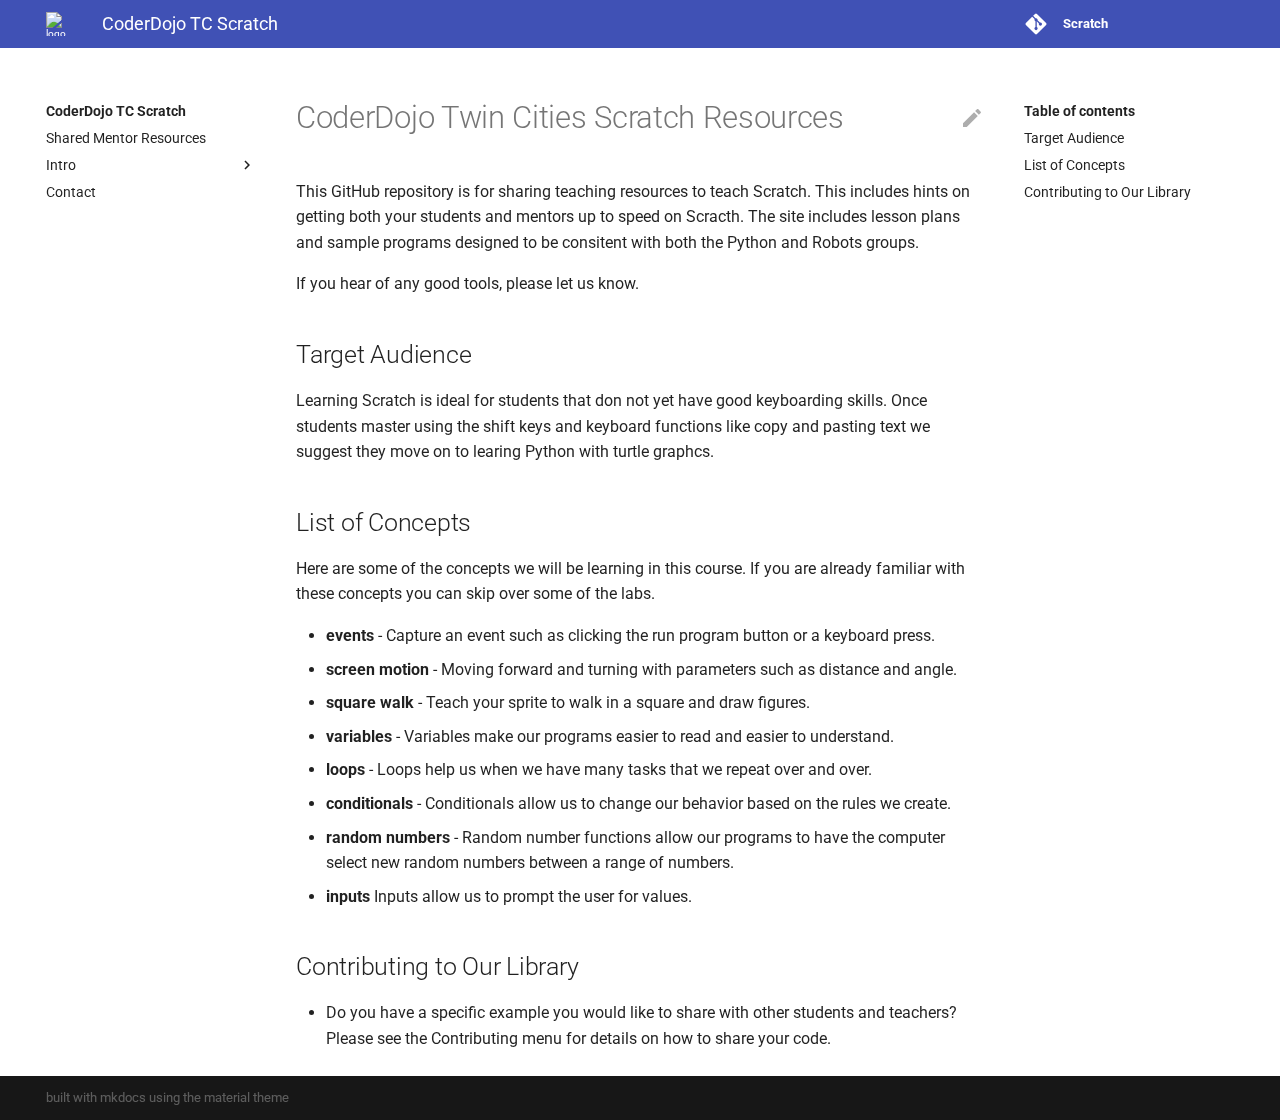
==== index.html @ 01ddb93c "Deployed 937eea7 with MkDocs version: 1.1.2" ====
<!doctype html>
<html lang="en" class="no-js">
  <head>
    
      <meta charset="utf-8">
      <meta name="viewport" content="width=device-width,initial-scale=1">
      
        <meta name="description" content="Resources for teaching Scratch to CoderDojo Twin Cities students.">
      
      
      
        <meta name="author" content="Dan McCreary">
      
      <link rel="shortcut icon" href="img/favicon.png">
      <meta name="generator" content="mkdocs-1.1.2, mkdocs-material-5.4.0">
    
    
      
        <title>CoderDojo TC Scratch</title>
      
    
    
      <link rel="stylesheet" href="assets/stylesheets/main.fe0cca5b.min.css">
      
        <link rel="stylesheet" href="assets/stylesheets/palette.a46bcfb3.min.css">
      
      
        
        
        <meta name="theme-color" content="">
      
    
    
    
      
        <link href="https://fonts.gstatic.com" rel="preconnect" crossorigin>
        <link rel="stylesheet" href="https://fonts.googleapis.com/css?family=Roboto:300,400,400i,700%7CRoboto+Mono&display=fallback">
        <style>body,input{font-family:"Roboto",-apple-system,BlinkMacSystemFont,Helvetica,Arial,sans-serif}code,kbd,pre{font-family:"Roboto Mono",SFMono-Regular,Consolas,Menlo,monospace}</style>
      
    
    
    
      <link rel="stylesheet" href="stylesheets/extra.css">
    
    
      
    
    
  </head>
  
  
    
    
    
    <body dir="ltr" data-md-color-scheme="" data-md-color-primary="#642580" data-md-color-accent="#41bac1">
  
    
    <input class="md-toggle" data-md-toggle="drawer" type="checkbox" id="__drawer" autocomplete="off">
    <input class="md-toggle" data-md-toggle="search" type="checkbox" id="__search" autocomplete="off">
    <label class="md-overlay" for="__drawer"></label>
    <div data-md-component="skip">
      
        
        <a href="#coderdojo-twin-cities-scratch-resources" class="md-skip">
          Skip to content
        </a>
      
    </div>
    <div data-md-component="announce">
      
    </div>
    
      <header class="md-header" data-md-component="header">
  <nav class="md-header-nav md-grid" aria-label="Header">
    <a href="." title="CoderDojo TC Scratch" class="md-header-nav__button md-logo" aria-label="CoderDojo TC Scratch">
      
  <img src="img/coderdojo-logo.png" alt="logo">

    </a>
    <label class="md-header-nav__button md-icon" for="__drawer">
      <svg xmlns="http://www.w3.org/2000/svg" viewBox="0 0 24 24"><path d="M3 6h18v2H3V6m0 5h18v2H3v-2m0 5h18v2H3v-2z"/></svg>
    </label>
    <div class="md-header-nav__title" data-md-component="header-title">
      
        <div class="md-header-nav__ellipsis">
          <span class="md-header-nav__topic md-ellipsis">
            CoderDojo TC Scratch
          </span>
          <span class="md-header-nav__topic md-ellipsis">
            
              CoderDojo Twin Cities Scratch Resources
            
          </span>
        </div>
      
    </div>
    
      <label class="md-header-nav__button md-icon" for="__search">
        <svg xmlns="http://www.w3.org/2000/svg" viewBox="0 0 24 24"><path d="M9.5 3A6.5 6.5 0 0116 9.5c0 1.61-.59 3.09-1.56 4.23l.27.27h.79l5 5-1.5 1.5-5-5v-.79l-.27-.27A6.516 6.516 0 019.5 16 6.5 6.5 0 013 9.5 6.5 6.5 0 019.5 3m0 2C7 5 5 7 5 9.5S7 14 9.5 14 14 12 14 9.5 12 5 9.5 5z"/></svg>
      </label>
      
<div class="md-search" data-md-component="search" role="dialog">
  <label class="md-search__overlay" for="__search"></label>
  <div class="md-search__inner" role="search">
    <form class="md-search__form" name="search">
      <input type="text" class="md-search__input" name="query" aria-label="Search" placeholder="Search" autocapitalize="off" autocorrect="off" autocomplete="off" spellcheck="false" data-md-component="search-query" data-md-state="active">
      <label class="md-search__icon md-icon" for="__search">
        <svg xmlns="http://www.w3.org/2000/svg" viewBox="0 0 24 24"><path d="M9.5 3A6.5 6.5 0 0116 9.5c0 1.61-.59 3.09-1.56 4.23l.27.27h.79l5 5-1.5 1.5-5-5v-.79l-.27-.27A6.516 6.516 0 019.5 16 6.5 6.5 0 013 9.5 6.5 6.5 0 019.5 3m0 2C7 5 5 7 5 9.5S7 14 9.5 14 14 12 14 9.5 12 5 9.5 5z"/></svg>
        <svg xmlns="http://www.w3.org/2000/svg" viewBox="0 0 24 24"><path d="M20 11v2H8l5.5 5.5-1.42 1.42L4.16 12l7.92-7.92L13.5 5.5 8 11h12z"/></svg>
      </label>
      <button type="reset" class="md-search__icon md-icon" aria-label="Clear" data-md-component="search-reset" tabindex="-1">
        <svg xmlns="http://www.w3.org/2000/svg" viewBox="0 0 24 24"><path d="M19 6.41L17.59 5 12 10.59 6.41 5 5 6.41 10.59 12 5 17.59 6.41 19 12 13.41 17.59 19 19 17.59 13.41 12 19 6.41z"/></svg>
      </button>
    </form>
    <div class="md-search__output">
      <div class="md-search__scrollwrap" data-md-scrollfix>
        <div class="md-search-result" data-md-component="search-result">
          <div class="md-search-result__meta">
            Initializing search
          </div>
          <ol class="md-search-result__list"></ol>
        </div>
      </div>
    </div>
  </div>
</div>
    
    
      <div class="md-header-nav__source">
        
<a href="https://github.com/CoderDojoTC/scratch/" title="Go to repository" class="md-source">
  <div class="md-source__icon md-icon">
    
    <svg xmlns="http://www.w3.org/2000/svg" viewBox="0 0 448 512"><path d="M439.55 236.05L244 40.45a28.87 28.87 0 00-40.81 0l-40.66 40.63 51.52 51.52c27.06-9.14 52.68 16.77 43.39 43.68l49.66 49.66c34.23-11.8 61.18 31 35.47 56.69-26.49 26.49-70.21-2.87-56-37.34L240.22 199v121.85c25.3 12.54 22.26 41.85 9.08 55a34.34 34.34 0 01-48.55 0c-17.57-17.6-11.07-46.91 11.25-56v-123c-20.8-8.51-24.6-30.74-18.64-45L142.57 101 8.45 235.14a28.86 28.86 0 000 40.81l195.61 195.6a28.86 28.86 0 0040.8 0l194.69-194.69a28.86 28.86 0 000-40.81z"/></svg>
  </div>
  <div class="md-source__repository">
    Scratch
  </div>
</a>
      </div>
    
  </nav>
</header>
    
    <div class="md-container" data-md-component="container">
      
        
      
      
        
      
      <main class="md-main" data-md-component="main">
        <div class="md-main__inner md-grid">
          
            
              <div class="md-sidebar md-sidebar--primary" data-md-component="navigation">
                <div class="md-sidebar__scrollwrap">
                  <div class="md-sidebar__inner">
                    <nav class="md-nav md-nav--primary" aria-label="Navigation" data-md-level="0">
  <label class="md-nav__title" for="__drawer">
    <a href="." title="CoderDojo TC Scratch" class="md-nav__button md-logo" aria-label="CoderDojo TC Scratch">
      
  <img src="img/coderdojo-logo.png" alt="logo">

    </a>
    CoderDojo TC Scratch
  </label>
  
    <div class="md-nav__source">
      
<a href="https://github.com/CoderDojoTC/scratch/" title="Go to repository" class="md-source">
  <div class="md-source__icon md-icon">
    
    <svg xmlns="http://www.w3.org/2000/svg" viewBox="0 0 448 512"><path d="M439.55 236.05L244 40.45a28.87 28.87 0 00-40.81 0l-40.66 40.63 51.52 51.52c27.06-9.14 52.68 16.77 43.39 43.68l49.66 49.66c34.23-11.8 61.18 31 35.47 56.69-26.49 26.49-70.21-2.87-56-37.34L240.22 199v121.85c25.3 12.54 22.26 41.85 9.08 55a34.34 34.34 0 01-48.55 0c-17.57-17.6-11.07-46.91 11.25-56v-123c-20.8-8.51-24.6-30.74-18.64-45L142.57 101 8.45 235.14a28.86 28.86 0 000 40.81l195.61 195.6a28.86 28.86 0 0040.8 0l194.69-194.69a28.86 28.86 0 000-40.81z"/></svg>
  </div>
  <div class="md-source__repository">
    Scratch
  </div>
</a>
    </div>
  
  <ul class="md-nav__list" data-md-scrollfix>
    
      
      
      


  <li class="md-nav__item">
    <a href="https://coderdojotc.github.io/CoderDojoTC/" title="Shared Mentor Resources" class="md-nav__link">
      Shared Mentor Resources
    </a>
  </li>

    
      
      
      


  <li class="md-nav__item md-nav__item--nested">
    
      <input class="md-nav__toggle md-toggle" data-md-toggle="nav-2" type="checkbox" id="nav-2">
    
    <label class="md-nav__link" for="nav-2">
      Intro
      <span class="md-nav__icon md-icon">
        <svg xmlns="http://www.w3.org/2000/svg" viewBox="0 0 24 24"><path d="M8.59 16.58L13.17 12 8.59 7.41 10 6l6 6-6 6-1.41-1.42z"/></svg>
      </span>
    </label>
    <nav class="md-nav" aria-label="Intro" data-md-level="1">
      <label class="md-nav__title" for="nav-2">
        <span class="md-nav__icon md-icon">
          <svg xmlns="http://www.w3.org/2000/svg" viewBox="0 0 24 24"><path d="M20 11v2H8l5.5 5.5-1.42 1.42L4.16 12l7.92-7.92L13.5 5.5 8 11h12z"/></svg>
        </span>
        Intro
      </label>
      <ul class="md-nav__list" data-md-scrollfix>
        
        
          
          
          


  <li class="md-nav__item">
    <a href="intro/01-getting-started/" title="Getting Started" class="md-nav__link">
      Getting Started
    </a>
  </li>

        
          
          
          


  <li class="md-nav__item">
    <a href="labs/" title="Summary of Labs" class="md-nav__link">
      Summary of Labs
    </a>
  </li>

        
          
          
          


  <li class="md-nav__item">
    <a href="intro/02-list-of-blocks-used-in-intro/" title="Intro Blocks" class="md-nav__link">
      Intro Blocks
    </a>
  </li>

        
          
          
          


  <li class="md-nav__item">
    <a href="intro/03-first-square/" title="Drawing A Square" class="md-nav__link">
      Drawing A Square
    </a>
  </li>

        
          
          
          


  <li class="md-nav__item">
    <a href="intro/04-variables-square/" title="Variables" class="md-nav__link">
      Variables
    </a>
  </li>

        
      </ul>
    </nav>
  </li>

    
      
      
      


  <li class="md-nav__item">
    <a href="contact/" title="Contact" class="md-nav__link">
      Contact
    </a>
  </li>

    
  </ul>
</nav>
                  </div>
                </div>
              </div>
            
            
              <div class="md-sidebar md-sidebar--secondary" data-md-component="toc">
                <div class="md-sidebar__scrollwrap">
                  <div class="md-sidebar__inner">
                    
<nav class="md-nav md-nav--secondary" aria-label="Table of contents">
  
  
    
  
  
    <label class="md-nav__title" for="__toc">
      <span class="md-nav__icon md-icon">
        <svg xmlns="http://www.w3.org/2000/svg" viewBox="0 0 24 24"><path d="M20 11v2H8l5.5 5.5-1.42 1.42L4.16 12l7.92-7.92L13.5 5.5 8 11h12z"/></svg>
      </span>
      Table of contents
    </label>
    <ul class="md-nav__list" data-md-scrollfix>
      
        <li class="md-nav__item">
  <a href="#target-audience" class="md-nav__link">
    Target Audience
  </a>
  
</li>
      
        <li class="md-nav__item">
  <a href="#list-of-concepts" class="md-nav__link">
    List of Concepts
  </a>
  
</li>
      
        <li class="md-nav__item">
  <a href="#contributing-to-our-library" class="md-nav__link">
    Contributing to Our Library
  </a>
  
</li>
      
    </ul>
  
</nav>
                  </div>
                </div>
              </div>
            
          
          <div class="md-content">
            <article class="md-content__inner md-typeset">
              
                
                  <a href="https://github.com/CoderDojoTC/scratch/blob/master/docs/index.md" title="Edit this page" class="md-content__button md-icon">
                    <svg xmlns="http://www.w3.org/2000/svg" viewBox="0 0 24 24"><path d="M20.71 7.04c.39-.39.39-1.04 0-1.41l-2.34-2.34c-.37-.39-1.02-.39-1.41 0l-1.84 1.83 3.75 3.75M3 17.25V21h3.75L17.81 9.93l-3.75-3.75L3 17.25z"/></svg>
                  </a>
                
                
                  
                
                
                <h1 id="coderdojo-twin-cities-scratch-resources">CoderDojo Twin Cities Scratch Resources</h1>
<p>This GitHub repository is for sharing teaching resources to teach Scratch. This includes hints on getting both your students and mentors up to speed on Scracth. The site includes lesson plans and sample programs designed to be consitent with both the Python and Robots groups.</p>
<p>If you hear of any good tools, please let us know.</p>
<h2 id="target-audience">Target Audience</h2>
<p>Learning Scratch is ideal for students that don not yet have good keyboarding skills.  Once students master using the shift keys and keyboard functions like copy and pasting text we suggest they move on to learing Python with turtle graphcs.</p>
<h2 id="list-of-concepts">List of Concepts</h2>
<p>Here are some of the concepts we will be learning in this course.  If you are already familiar with these concepts you can skip over some of the labs.</p>
<ul>
<li><strong>events</strong> - Capture an event such as clicking the run program button or a keyboard press.</li>
<li><strong>screen motion</strong> - Moving forward and turning with parameters such as distance and angle.</li>
<li><strong>square walk</strong> - Teach your sprite to walk in a square and draw figures.</li>
<li><strong>variables</strong> - Variables make our programs easier to read and easier to understand.</li>
<li><strong>loops</strong> - Loops help us when we have many tasks that we repeat over and over.</li>
<li><strong>conditionals</strong> - Conditionals allow us to change our behavior based on the rules we create.</li>
<li><strong>random numbers</strong>  - Random number functions allow our programs to have the computer select new random numbers between a range of numbers.</li>
<li><strong>inputs</strong>  Inputs allow us to prompt the user for values.</li>
</ul>
<h2 id="contributing-to-our-library">Contributing to Our Library</h2>
<ul>
<li>Do you have a specific example you would like to share with other students and teachers?  Please see the Contributing menu for details on how to share your code.</li>
</ul>
                
              
              
                


              
            </article>
          </div>
        </div>
      </main>
      
        
  <footer class="md-footer">
    
    <div class="md-footer-meta md-typeset">
      <div class="md-footer-meta__inner md-grid">
        <div class="md-footer-copyright">
          
            built with mkdocs using the material theme</a>
        </div>
        
      </div>
    </div>
  </footer>
      
    </div>
    
      <script src="assets/javascripts/vendor.d710d30a.min.js"></script>
      <script src="assets/javascripts/bundle.b39636ac.min.js"></script><script id="__lang" type="application/json">{"clipboard.copy": "Copy to clipboard", "clipboard.copied": "Copied to clipboard", "search.config.lang": "en", "search.config.pipeline": "trimmer, stopWordFilter", "search.config.separator": "[\\s\\-]+", "search.result.placeholder": "Type to start searching", "search.result.none": "No matching documents", "search.result.one": "1 matching document", "search.result.other": "# matching documents"}</script>
      
      <script>
        app = initialize({
          base: ".",
          features: [],
          search: Object.assign({
            worker: "assets/javascripts/worker/search.a68abb33.min.js"
          }, typeof search !== "undefined" && search)
        })
      </script>
      
    
  </body>
</html>
---- assets/stylesheets/main.fe0cca5b.min.css ----
html{box-sizing:border-box}*,*::before,*::after{box-sizing:inherit}html{-webkit-text-size-adjust:none;-moz-text-size-adjust:none;-ms-text-size-adjust:none;text-size-adjust:none}body{margin:0}hr{box-sizing:content-box;overflow:visible}a,button,label,input{-webkit-tap-highlight-color:transparent}a{color:inherit;text-decoration:none}small{font-size:80%}sub,sup{position:relative;font-size:80%;line-height:0;vertical-align:baseline}sub{bottom:-0.25em}sup{top:-0.5em}img{border-style:none}table{border-collapse:separate;border-spacing:0}td,th{font-weight:normal;vertical-align:top}button{margin:0;padding:0;font-size:inherit;background:transparent;border:0}input{border:0;outline:0}:root{--md-default-fg-color: hsla(0, 0%, 0%, 0.87);--md-default-fg-color--light: hsla(0, 0%, 0%, 0.54);--md-default-fg-color--lighter: hsla(0, 0%, 0%, 0.32);--md-default-fg-color--lightest: hsla(0, 0%, 0%, 0.07);--md-default-bg-color: hsla(0, 0%, 100%, 1);--md-default-bg-color--light: hsla(0, 0%, 100%, 0.7);--md-default-bg-color--lighter: hsla(0, 0%, 100%, 0.3);--md-default-bg-color--lightest: hsla(0, 0%, 100%, 0.12);--md-primary-fg-color: hsla(231, 48%, 48%, 1);--md-primary-fg-color--light: hsla(230, 44%, 64%, 1);--md-primary-fg-color--dark: hsla(232, 54%, 41%, 1);--md-primary-bg-color: hsla(0, 0%, 100%, 1);--md-primary-bg-color--light: hsla(0, 0%, 100%, 0.7);--md-accent-fg-color: hsla(231, 99%, 66%, 1);--md-accent-fg-color--transparent: hsla(231, 99%, 66%, 0.1);--md-accent-bg-color: hsla(0, 0%, 100%, 1);--md-accent-bg-color--light: hsla(0, 0%, 100%, 0.7)}:root>*{--md-code-bg-color: hsla(0, 0%, 96%, 1);--md-code-fg-color: hsla(200, 18%, 26%, 1);--md-text-color: var(--md-default-fg-color);--md-text-link-color: var(--md-primary-fg-color);--md-admonition-bg-color: var(--md-default-bg-color);--md-admonition-fg-color: var(--md-default-fg-color);--md-footer-bg-color: hsla(0, 0%, 0%, 0.87);--md-footer-bg-color--dark: hsla(0, 0%, 0%, 0.32);--md-footer-fg-color: hsla(0, 0%, 100%, 1);--md-footer-fg-color--light: hsla(0, 0%, 100%, 0.7);--md-footer-fg-color--lighter: hsla(0, 0%, 100%, 0.3)}.md-icon svg{display:block;width:1.2rem;height:1.2rem;margin:0 auto;fill:currentColor}body{-webkit-font-smoothing:antialiased;-moz-osx-font-smoothing:grayscale}body,input{color:var(--md-text-color);font-feature-settings:"kern","liga";font-family:-apple-system,BlinkMacSystemFont,Helvetica,Arial,sans-serif}code,pre,kbd{color:var(--md-text-color);font-feature-settings:"kern";font-family:SFMono-Regular,Consolas,Menlo,monospace}.md-typeset{font-size:.8rem;line-height:1.6;-webkit-print-color-adjust:exact;color-adjust:exact}.md-typeset p,.md-typeset ul,.md-typeset ol,.md-typeset blockquote{margin:1em 0}.md-typeset h1{margin:0 0 2rem;color:var(--md-default-fg-color--light);font-weight:300;font-size:1.5625rem;line-height:1.3;letter-spacing:-0.01em}.md-typeset h2{margin:2rem 0 .8rem;font-weight:300;font-size:1.25rem;line-height:1.4;letter-spacing:-0.01em}.md-typeset h3{margin:1.6rem 0 .8rem;font-weight:400;font-size:1rem;line-height:1.5;letter-spacing:-0.01em}.md-typeset h2+h3{margin-top:.8rem}.md-typeset h4{margin:.8rem 0;font-weight:700;font-size:.8rem;letter-spacing:-0.01em}.md-typeset h5,.md-typeset h6{margin:.8rem 0;color:var(--md-default-fg-color--light);font-weight:700;font-size:.64rem;letter-spacing:-0.01em}.md-typeset h5{text-transform:uppercase}.md-typeset hr{margin:1.5em 0;border-bottom:.05rem dotted var(--md-default-fg-color--lighter)}.md-typeset a{color:var(--md-text-link-color);word-break:break-word}.md-typeset a,.md-typeset a::before{transition:color 125ms}.md-typeset a:focus,.md-typeset a:hover{color:var(--md-accent-fg-color)}.md-typeset code,.md-typeset pre,.md-typeset kbd{color:var(--md-code-fg-color);direction:ltr}@media print{.md-typeset code,.md-typeset pre,.md-typeset kbd{white-space:pre-wrap}}.md-typeset code{padding:0 .2941176471em;font-size:.85em;word-break:break-word;background-color:var(--md-code-bg-color);border-radius:.1rem;-webkit-box-decoration-break:clone;box-decoration-break:clone}.md-typeset h1 code,.md-typeset h2 code,.md-typeset h3 code,.md-typeset h4 code,.md-typeset h5 code,.md-typeset h6 code{margin:initial;padding:initial;background-color:transparent;box-shadow:none}.md-typeset a>code{color:currentColor}.md-typeset pre{position:relative;margin:1em 0;line-height:1.4}.md-typeset pre>code{display:block;margin:0;padding:.525rem 1.1764705882em;overflow:auto;word-break:normal;box-shadow:none;-webkit-box-decoration-break:slice;box-decoration-break:slice;touch-action:auto;scrollbar-width:thin;scrollbar-color:var(--md-default-fg-color--lighter) transparent}.md-typeset pre>code:hover{scrollbar-color:var(--md-accent-fg-color) transparent}.md-typeset pre>code::-webkit-scrollbar{width:.2rem;height:.2rem}.md-typeset pre>code::-webkit-scrollbar-thumb{background-color:var(--md-default-fg-color--lighter)}.md-typeset pre>code::-webkit-scrollbar-thumb:hover{background-color:var(--md-accent-fg-color)}@media screen and (max-width: 44.9375em){.md-typeset>pre{margin:1em -0.8rem}.md-typeset>pre code{border-radius:0}}.md-typeset kbd{display:inline-block;padding:0 .6666666667em;font-size:.75em;line-height:1.5;vertical-align:text-top;word-break:break-word;border-radius:.1rem;box-shadow:0 .1rem 0 .05rem var(--md-default-fg-color--lighter),0 .1rem 0 var(--md-default-fg-color--lighter),inset 0 -0.1rem .2rem var(--md-default-bg-color)}.md-typeset mark{padding:0 .25em;word-break:break-word;background-color:rgba(255,235,59,.5);border-radius:.1rem;-webkit-box-decoration-break:clone;box-decoration-break:clone}.md-typeset abbr{text-decoration:none;border-bottom:.05rem dotted var(--md-default-fg-color--light);cursor:help}.md-typeset small{opacity:.75}.md-typeset sup,.md-typeset sub{margin-left:.078125em}[dir=rtl] .md-typeset sup,[dir=rtl] .md-typeset sub{margin-right:.078125em;margin-left:initial}.md-typeset blockquote{padding-left:.6rem;color:var(--md-default-fg-color--light);border-left:.2rem solid var(--md-default-fg-color--lighter)}[dir=rtl] .md-typeset blockquote{padding-right:.6rem;padding-left:initial;border-right:.2rem solid var(--md-default-fg-color--lighter);border-left:initial}.md-typeset ul{list-style-type:disc}.md-typeset ul,.md-typeset ol{margin-left:.625em;padding:0}[dir=rtl] .md-typeset ul,[dir=rtl] .md-typeset ol{margin-right:.625em;margin-left:initial}.md-typeset ul ol,.md-typeset ol ol{list-style-type:lower-alpha}.md-typeset ul ol ol,.md-typeset ol ol ol{list-style-type:lower-roman}.md-typeset ul li,.md-typeset ol li{margin-bottom:.5em;margin-left:1.25em}[dir=rtl] .md-typeset ul li,[dir=rtl] .md-typeset ol li{margin-right:1.25em;margin-left:initial}.md-typeset ul li p,.md-typeset ul li blockquote,.md-typeset ol li p,.md-typeset ol li blockquote{margin:.5em 0}.md-typeset ul li:last-child,.md-typeset ol li:last-child{margin-bottom:0}.md-typeset ul li ul,.md-typeset ul li ol,.md-typeset ol li ul,.md-typeset ol li ol{margin:.5em 0 .5em .625em}[dir=rtl] .md-typeset ul li ul,[dir=rtl] .md-typeset ul li ol,[dir=rtl] .md-typeset ol li ul,[dir=rtl] .md-typeset ol li ol{margin-right:.625em;margin-left:initial}.md-typeset dd{margin:1em 0 1em 1.875em}[dir=rtl] .md-typeset dd{margin-right:1.875em;margin-left:initial}.md-typeset img,.md-typeset svg{max-width:100%;height:auto}.md-typeset iframe{max-width:100%}.md-typeset table:not([class]){display:inline-block;max-width:100%;overflow:auto;font-size:.64rem;background:var(--md-default-bg-color);border-radius:.1rem;box-shadow:0 .2rem .5rem rgba(0,0,0,.05),0 0 .05rem rgba(0,0,0,.1);touch-action:auto}.md-typeset table:not([class])+*{margin-top:1.5em}.md-typeset table:not([class]) th:not([align]),.md-typeset table:not([class]) td:not([align]){text-align:left}[dir=rtl] .md-typeset table:not([class]) th:not([align]),[dir=rtl] .md-typeset table:not([class]) td:not([align]){text-align:right}.md-typeset table:not([class]) th{min-width:5rem;padding:.6rem .8rem;color:var(--md-default-bg-color);vertical-align:top;background-color:var(--md-default-fg-color--light)}.md-typeset table:not([class]) th a{color:inherit}.md-typeset table:not([class]) td{padding:.6rem .8rem;vertical-align:top;border-top:.05rem solid var(--md-default-fg-color--lightest)}.md-typeset table:not([class]) tr{transition:background-color 125ms}.md-typeset table:not([class]) tr:hover{background-color:rgba(0,0,0,.035);box-shadow:0 .05rem 0 var(--md-default-bg-color) inset}.md-typeset table:not([class]) tr:first-child td{border-top:0}.md-typeset table:not([class]) a{word-break:normal}.md-typeset__scrollwrap{margin:1em -0.8rem;overflow-x:auto;touch-action:auto}.md-typeset__table{display:inline-block;margin-bottom:.5em;padding:0 .8rem}.md-typeset__table table{display:table;width:100%;margin:0;overflow:hidden}html{height:100%;overflow-x:hidden;font-size:125%}@media screen and (min-width: 100em){html{font-size:137.5%}}@media screen and (min-width: 125em){html{font-size:150%}}body{position:relative;display:flex;flex-direction:column;width:100%;min-height:100%;font-size:.5rem;background-color:var(--md-default-bg-color)}@media screen and (max-width: 59.9375em){body[data-md-state=lock]{position:fixed}}@media print{body{display:block}}hr{display:block;height:.05rem;padding:0;border:0}.md-grid{max-width:61rem;margin-right:auto;margin-left:auto}.md-container{display:flex;flex-direction:column;flex-grow:1}@media print{.md-container{display:block}}.md-main{flex-grow:1}.md-main__inner{display:flex;height:100%;margin-top:1.5rem}.md-ellipsis{display:block;overflow:hidden;white-space:nowrap;text-overflow:ellipsis}.md-toggle{display:none}.md-overlay{position:fixed;top:0;z-index:3;width:0;height:0;background-color:rgba(0,0,0,.54);opacity:0;transition:width 0ms 250ms,height 0ms 250ms,opacity 250ms}@media screen and (max-width: 76.1875em){[data-md-toggle=drawer]:checked~.md-overlay{width:100%;height:100%;opacity:1;transition:width 0ms,height 0ms,opacity 250ms}}.md-skip{position:fixed;z-index:-1;margin:.5rem;padding:.3rem .5rem;color:var(--md-default-bg-color);font-size:.64rem;background-color:var(--md-default-fg-color);border-radius:.1rem;transform:translateY(0.4rem);opacity:0}.md-skip:focus{z-index:10;transform:translateY(0);opacity:1;transition:transform 250ms cubic-bezier(0.4, 0, 0.2, 1),opacity 175ms 75ms}@page{margin:25mm}.md-announce{overflow:auto;background-color:var(--md-default-fg-color)}.md-announce__inner{margin:.6rem auto;padding:0 .8rem;color:var(--md-default-bg-color);font-size:.7rem}@media print{.md-announce{display:none}}.md-typeset .md-button{display:inline-block;padding:.625em 2em;color:var(--md-primary-fg-color);font-weight:700;border:.1rem solid currentColor;border-radius:.1rem;transition:color 125ms,background-color 125ms,border-color 125ms}.md-typeset .md-button--primary{color:var(--md-primary-bg-color);background-color:var(--md-primary-fg-color);border-color:var(--md-primary-fg-color)}.md-typeset .md-button:focus,.md-typeset .md-button:hover{color:var(--md-accent-bg-color);background-color:var(--md-accent-fg-color);border-color:var(--md-accent-fg-color)}.md-clipboard{position:absolute;top:.4rem;right:.5em;z-index:1;width:1.5em;height:1.5em;color:var(--md-default-fg-color--lightest);border-radius:.1rem;cursor:pointer;transition:color 125ms}@media print{.md-clipboard{display:none}}.md-clipboard svg{width:1.125em;height:1.125em}pre:hover .md-clipboard{color:var(--md-default-fg-color--light)}pre .md-clipboard:focus,pre .md-clipboard:hover{color:var(--md-accent-fg-color)}.md-content{flex:1;max-width:100%}@media screen and (min-width: 60em)and (max-width: 76.1875em){.md-content{max-width:calc(100% - 12.1rem)}}@media screen and (min-width: 76.25em){.md-content{max-width:calc(100% - 12.1rem * 2)}}.md-content__inner{margin:0 .8rem 1.2rem;padding-top:.6rem}@media screen and (min-width: 76.25em){.md-content__inner{margin-right:1.2rem;margin-left:1.2rem}}.md-content__inner::before{display:block;height:.4rem;content:""}.md-content__inner>:last-child{margin-bottom:0}.md-content__button{float:right;margin:.4rem 0;margin-left:.4rem;padding:0}[dir=rtl] .md-content__button{float:left;margin-right:.4rem;margin-left:initial}[dir=rtl] .md-content__button svg{transform:scaleX(-1)}.md-typeset .md-content__button{color:var(--md-default-fg-color--lighter)}.md-content__button svg{display:inline;vertical-align:top}@media print{.md-content__button{display:none}}.md-dialog{box-shadow:0 2px 2px 0 rgba(0,0,0,.14),0 1px 5px 0 rgba(0,0,0,.12),0 3px 1px -2px rgba(0,0,0,.2);position:fixed;right:.8rem;bottom:.8rem;left:initial;z-index:2;display:block;min-width:11.1rem;padding:.4rem .6rem;color:var(--md-default-bg-color);font-size:.7rem;background:var(--md-default-fg-color);border:none;border-radius:.1rem;transform:translateY(100%);opacity:0;transition:transform 0ms 400ms,opacity 400ms}[dir=rtl] .md-dialog{right:initial;left:.8rem}.md-dialog[data-md-state=open]{transform:translateY(0);opacity:1;transition:transform 400ms cubic-bezier(0.075, 0.85, 0.175, 1),opacity 400ms}@media print{.md-dialog{display:none}}.md-header{position:-webkit-sticky;position:sticky;top:0;right:0;left:0;z-index:2;height:2.4rem;color:var(--md-primary-bg-color);background-color:var(--md-primary-fg-color);box-shadow:0 0 .2rem rgba(0,0,0,0),0 .2rem .4rem rgba(0,0,0,0);transition:color 250ms,background-color 250ms}.no-js .md-header{box-shadow:none;transition:none}.md-header[data-md-state=shadow]{box-shadow:0 0 .2rem rgba(0,0,0,.1),0 .2rem .4rem rgba(0,0,0,.2);transition:color 250ms,background-color 250ms,box-shadow 250ms}@media print{.md-header{display:none}}.md-header-nav{display:flex;padding:0 .2rem}.md-header-nav__button{position:relative;z-index:1;display:block;margin:.2rem;padding:.4rem;cursor:pointer;transition:opacity 250ms}[dir=rtl] .md-header-nav__button svg{transform:scaleX(-1)}.md-header-nav__button:focus,.md-header-nav__button:hover{opacity:.7}.md-header-nav__button.md-logo{margin:.2rem;padding:.4rem}.md-header-nav__button.md-logo img,.md-header-nav__button.md-logo svg{display:block;width:1.2rem;height:1.2rem;fill:currentColor}.no-js .md-header-nav__button[for=__search]{display:none}@media screen and (min-width: 60em){.md-header-nav__button[for=__search]{display:none}}@media screen and (max-width: 76.1875em){.md-header-nav__button.md-logo{display:none}}@media screen and (min-width: 76.25em){.md-header-nav__button[for=__drawer]{display:none}}.md-header-nav__topic{position:absolute;width:100%;transition:transform 400ms cubic-bezier(0.1, 0.7, 0.1, 1),opacity 150ms}.md-header-nav__topic+.md-header-nav__topic{z-index:-1;transform:translateX(1.25rem);opacity:0;transition:transform 400ms cubic-bezier(1, 0.7, 0.1, 0.1),opacity 150ms;pointer-events:none}[dir=rtl] .md-header-nav__topic+.md-header-nav__topic{transform:translateX(-1.25rem)}.no-js .md-header-nav__topic{position:initial}.no-js .md-header-nav__topic+.md-header-nav__topic{display:none}.md-header-nav__title{flex-grow:1;padding:0 1rem;font-size:.9rem;line-height:2.4rem}.md-header-nav__title[data-md-state=active] .md-header-nav__topic{z-index:-1;transform:translateX(-1.25rem);opacity:0;transition:transform 400ms cubic-bezier(1, 0.7, 0.1, 0.1),opacity 150ms;pointer-events:none}[dir=rtl] .md-header-nav__title[data-md-state=active] .md-header-nav__topic{transform:translateX(1.25rem)}.md-header-nav__title[data-md-state=active] .md-header-nav__topic+.md-header-nav__topic{z-index:0;transform:translateX(0);opacity:1;transition:transform 400ms cubic-bezier(0.1, 0.7, 0.1, 1),opacity 150ms;pointer-events:initial}.md-header-nav__title>.md-header-nav__ellipsis{position:relative;width:100%;height:100%}.md-header-nav__source{display:none}@media screen and (min-width: 60em){.md-header-nav__source{display:block;width:11.7rem;max-width:11.7rem;margin-left:1rem}[dir=rtl] .md-header-nav__source{margin-right:1rem;margin-left:initial}}@media screen and (min-width: 76.25em){.md-header-nav__source{margin-left:1.4rem}[dir=rtl] .md-header-nav__source{margin-right:1.4rem}}.md-hero{overflow:hidden;color:var(--md-primary-bg-color);font-size:1rem;background-color:var(--md-primary-fg-color);transition:background 250ms}.md-hero__inner{margin-top:1rem;padding:.8rem .8rem .4rem;transition:transform 400ms cubic-bezier(0.1, 0.7, 0.1, 1),opacity 250ms;transition-delay:100ms}@media screen and (max-width: 76.1875em){.md-hero__inner{margin-top:2.4rem;margin-bottom:1.2rem}}[data-md-state=hidden] .md-hero__inner{transform:translateY(0.625rem);opacity:0;transition:transform 0ms 400ms,opacity 100ms 0ms;pointer-events:none}.md-hero--expand .md-hero__inner{margin-bottom:1.2rem}.md-footer{color:var(--md-footer-fg-color);background-color:var(--md-footer-bg-color)}@media print{.md-footer{display:none}}.md-footer-nav__inner{padding:.2rem;overflow:auto}.md-footer-nav__link{display:flex;padding-top:1.4rem;padding-bottom:.4rem;transition:opacity 250ms}@media screen and (min-width: 45em){.md-footer-nav__link{width:50%}}.md-footer-nav__link:focus,.md-footer-nav__link:hover{opacity:.7}.md-footer-nav__link--prev{float:left;width:25%}[dir=rtl] .md-footer-nav__link--prev{float:right}[dir=rtl] .md-footer-nav__link--prev svg{transform:scaleX(-1)}@media screen and (max-width: 44.9375em){.md-footer-nav__link--prev .md-footer-nav__title{display:none}}.md-footer-nav__link--next{float:right;width:75%;text-align:right}[dir=rtl] .md-footer-nav__link--next{float:left;text-align:left}[dir=rtl] .md-footer-nav__link--next svg{transform:scaleX(-1)}.md-footer-nav__title{position:relative;flex-grow:1;max-width:calc(100% - 2.4rem);padding:0 1rem;font-size:.9rem;line-height:2.4rem}.md-footer-nav__button{margin:.2rem;padding:.4rem}.md-footer-nav__direction{position:absolute;right:0;left:0;margin-top:-1rem;padding:0 1rem;font-size:.64rem;opacity:.7}.md-footer-meta{background-color:var(--md-footer-bg-color--dark)}.md-footer-meta__inner{display:flex;flex-wrap:wrap;justify-content:space-between;padding:.2rem}html .md-footer-meta.md-typeset a{color:var(--md-footer-fg-color--light)}html .md-footer-meta.md-typeset a:focus,html .md-footer-meta.md-typeset a:hover{color:var(--md-footer-fg-color)}.md-footer-copyright{width:100%;margin:auto .6rem;padding:.4rem 0;color:var(--md-footer-fg-color--lighter);font-size:.64rem}@media screen and (min-width: 45em){.md-footer-copyright{width:auto}}.md-footer-copyright__highlight{color:var(--md-footer-fg-color--light)}.md-footer-social{margin:0 .4rem;padding:.2rem 0 .6rem}@media screen and (min-width: 45em){.md-footer-social{padding:.6rem 0}}.md-footer-social__link{display:inline-block;width:1.6rem;height:1.6rem;text-align:center}.md-footer-social__link::before{line-height:1.9}.md-footer-social__link svg{max-height:.8rem;vertical-align:-25%;fill:currentColor}.md-nav{font-size:.7rem;line-height:1.3}.md-nav__title{display:block;padding:0 .6rem;overflow:hidden;font-weight:700;text-overflow:ellipsis}.md-nav__title .md-nav__button{display:none}.md-nav__title .md-nav__button img{width:100%;height:auto}.md-nav__title .md-nav__button.md-logo img,.md-nav__title .md-nav__button.md-logo svg{display:block;width:2.4rem;height:2.4rem}.md-nav__title .md-nav__button.md-logo svg{fill:currentColor}.md-nav__list{margin:0;padding:0;list-style:none}.md-nav__item{padding:0 .6rem}.md-nav__item:last-child{padding-bottom:.6rem}.md-nav__item .md-nav__item{padding-right:0}[dir=rtl] .md-nav__item .md-nav__item{padding-right:.6rem;padding-left:0}.md-nav__item .md-nav__item:last-child{padding-bottom:0}.md-nav__link{display:block;margin-top:.625em;overflow:hidden;text-overflow:ellipsis;cursor:pointer;transition:color 125ms;scroll-snap-align:start}html .md-nav__link[for=__toc]{display:none}html .md-nav__link[for=__toc]~.md-nav{display:none}.md-nav__link[data-md-state=blur]{color:var(--md-default-fg-color--lighter)}.md-nav__item .md-nav__link--active{color:var(--md-text-link-color)}.md-nav__item--nested>.md-nav__link{color:inherit}.md-nav__link:focus,.md-nav__link:hover{color:var(--md-accent-fg-color)}.md-nav__source{display:none}@media screen and (max-width: 76.1875em){.md-nav{background-color:var(--md-default-bg-color)}.md-nav--primary,.md-nav--primary .md-nav{position:absolute;top:0;right:0;left:0;z-index:1;display:flex;flex-direction:column;height:100%}.md-nav--primary .md-nav__title,.md-nav--primary .md-nav__item{font-size:.8rem;line-height:1.5}.md-nav--primary .md-nav__title{position:relative;height:5.6rem;padding:3rem .8rem .2rem;color:var(--md-default-fg-color--light);font-weight:400;line-height:2.4rem;white-space:nowrap;background-color:var(--md-default-fg-color--lightest);cursor:pointer}.md-nav--primary .md-nav__title .md-nav__icon{position:absolute;top:.4rem;left:.4rem;display:block;width:1.2rem;height:1.2rem;margin:.2rem}[dir=rtl] .md-nav--primary .md-nav__title .md-nav__icon{right:.4rem;left:initial}.md-nav--primary .md-nav__title~.md-nav__list{overflow-y:auto;background-color:var(--md-default-bg-color);box-shadow:inset 0 .05rem 0 var(--md-default-fg-color--lightest);-webkit-scroll-snap-type:y mandatory;-ms-scroll-snap-type:y mandatory;scroll-snap-type:y mandatory;touch-action:pan-y}.md-nav--primary .md-nav__title~.md-nav__list>.md-nav__item:first-child{border-top:0}.md-nav--primary .md-nav__title[for=__drawer]{position:relative;color:var(--md-primary-bg-color);background-color:var(--md-primary-fg-color)}.md-nav--primary .md-nav__title[for=__drawer] .md-nav__button{position:absolute;top:.2rem;left:.2rem;display:block;margin:.2rem;padding:.4rem;font-size:2.4rem}html [dir=rtl] .md-nav--primary .md-nav__title[for=__drawer] .md-nav__button{right:.2rem;left:initial}.md-nav--primary .md-nav__list{flex:1}.md-nav--primary .md-nav__item{padding:0;border-top:.05rem solid var(--md-default-fg-color--lightest)}[dir=rtl] .md-nav--primary .md-nav__item{padding:0}.md-nav--primary .md-nav__item--nested>.md-nav__link{padding-right:2.4rem}[dir=rtl] .md-nav--primary .md-nav__item--nested>.md-nav__link{padding-right:.8rem;padding-left:2.4rem}.md-nav--primary .md-nav__item--active>.md-nav__link{color:var(--md-text-link-color)}.md-nav--primary .md-nav__item--active>.md-nav__link:focus,.md-nav--primary .md-nav__item--active>.md-nav__link:hover{color:var(--md-accent-fg-color)}.md-nav--primary .md-nav__link{position:relative;margin-top:0;padding:.6rem .8rem}.md-nav--primary .md-nav__link .md-nav__icon{position:absolute;top:50%;right:.6rem;margin-top:-0.6rem;color:inherit;font-size:1.2rem}[dir=rtl] .md-nav--primary .md-nav__link .md-nav__icon{right:initial;left:.6rem}[dir=rtl] .md-nav--primary .md-nav__icon svg{transform:scale(-1)}.md-nav--primary .md-nav--secondary .md-nav__link{position:static}.md-nav--primary .md-nav--secondary .md-nav{position:static;background-color:transparent}.md-nav--primary .md-nav--secondary .md-nav .md-nav__link{padding-left:1.4rem}[dir=rtl] .md-nav--primary .md-nav--secondary .md-nav .md-nav__link{padding-right:1.4rem;padding-left:initial}.md-nav--primary .md-nav--secondary .md-nav .md-nav .md-nav__link{padding-left:2rem}[dir=rtl] .md-nav--primary .md-nav--secondary .md-nav .md-nav .md-nav__link{padding-right:2rem;padding-left:initial}.md-nav--primary .md-nav--secondary .md-nav .md-nav .md-nav .md-nav__link{padding-left:2.6rem}[dir=rtl] .md-nav--primary .md-nav--secondary .md-nav .md-nav .md-nav .md-nav__link{padding-right:2.6rem;padding-left:initial}.md-nav--primary .md-nav--secondary .md-nav .md-nav .md-nav .md-nav .md-nav__link{padding-left:3.2rem}[dir=rtl] .md-nav--primary .md-nav--secondary .md-nav .md-nav .md-nav .md-nav .md-nav__link{padding-right:3.2rem;padding-left:initial}.md-nav__toggle~.md-nav{display:flex;transform:translateX(100%);opacity:0;transition:transform 250ms cubic-bezier(0.8, 0, 0.6, 1),opacity 125ms 50ms}[dir=rtl] .md-nav__toggle~.md-nav{transform:translateX(-100%)}.md-nav__toggle:checked~.md-nav{transform:translateX(0);opacity:1;transition:transform 250ms cubic-bezier(0.4, 0, 0.2, 1),opacity 125ms 125ms}.md-nav__toggle:checked~.md-nav>.md-nav__list{-webkit-backface-visibility:hidden;backface-visibility:hidden}}@media screen and (max-width: 59.9375em){html .md-nav__link[for=__toc]{display:block;padding-right:2.4rem}html .md-nav__link[for=__toc]+.md-nav__link{display:none}html .md-nav__link[for=__toc]~.md-nav{display:flex}html [dir=rtl] .md-nav__link{padding-right:.8rem;padding-left:2.4rem}.md-nav__source{display:block;padding:0 .2rem;color:var(--md-primary-bg-color);background-color:var(--md-primary-fg-color--dark)}}@media screen and (min-width: 60em){.md-nav--secondary .md-nav__title[for=__toc]{scroll-snap-align:start}.md-nav--secondary .md-nav__title .md-nav__icon{display:none}}@media screen and (min-width: 76.25em){.md-nav{transition:max-height 250ms cubic-bezier(0.86, 0, 0.07, 1)}.md-nav--primary .md-nav__title[for=__drawer]{scroll-snap-align:start}.md-nav--primary .md-nav__title .md-nav__icon{display:none}.md-nav__toggle~.md-nav{display:none}.md-nav__toggle:checked~.md-nav{display:block}.md-nav__item--nested>.md-nav>.md-nav__title{display:none}.md-nav__icon{float:right;height:.9rem;transition:transform 250ms}[dir=rtl] .md-nav__icon{float:left;transform:rotate(180deg)}.md-nav__icon svg{display:inline-block;width:.9rem;height:.9rem;vertical-align:-0.1rem}.md-nav__item--nested .md-nav__toggle:checked~.md-nav__link .md-nav__icon{transform:rotate(90deg)}}.md-search{position:relative}.no-js .md-search{display:none}@media screen and (min-width: 60em){.md-search{padding:.2rem 0}}.md-search__overlay{z-index:1;opacity:0}@media screen and (max-width: 59.9375em){.md-search__overlay{position:absolute;top:.2rem;left:-2.2rem;width:2rem;height:2rem;overflow:hidden;background-color:var(--md-default-bg-color);border-radius:1rem;transform-origin:center;transition:transform 300ms 100ms,opacity 200ms 200ms;pointer-events:none}[dir=rtl] .md-search__overlay{right:-2.2rem;left:initial}[data-md-toggle=search]:checked~.md-header .md-search__overlay{opacity:1;transition:transform 400ms,opacity 100ms}}@media screen and (max-width: 29.9375em){[data-md-toggle=search]:checked~.md-header .md-search__overlay{transform:scale(45)}}@media screen and (min-width: 30em)and (max-width: 44.9375em){[data-md-toggle=search]:checked~.md-header .md-search__overlay{transform:scale(60)}}@media screen and (min-width: 45em)and (max-width: 59.9375em){[data-md-toggle=search]:checked~.md-header .md-search__overlay{transform:scale(75)}}@media screen and (min-width: 60em){.md-search__overlay{position:fixed;top:0;left:0;width:0;height:0;background-color:rgba(0,0,0,.54);cursor:pointer;transition:width 0ms 250ms,height 0ms 250ms,opacity 250ms}[dir=rtl] .md-search__overlay{right:0;left:initial}[data-md-toggle=search]:checked~.md-header .md-search__overlay{width:100%;height:100%;opacity:1;transition:width 0ms,height 0ms,opacity 250ms}}.md-search__inner{-webkit-backface-visibility:hidden;backface-visibility:hidden}@media screen and (max-width: 59.9375em){.md-search__inner{position:fixed;top:0;left:100%;z-index:2;width:100%;height:100%;transform:translateX(5%);opacity:0;transition:right 0ms 300ms,left 0ms 300ms,transform 150ms 150ms cubic-bezier(0.4, 0, 0.2, 1),opacity 150ms 150ms}[data-md-toggle=search]:checked~.md-header .md-search__inner{left:0;transform:translateX(0);opacity:1;transition:right 0ms 0ms,left 0ms 0ms,transform 150ms 150ms cubic-bezier(0.1, 0.7, 0.1, 1),opacity 150ms 150ms}[dir=rtl] [data-md-toggle=search]:checked~.md-header .md-search__inner{right:0;left:initial}html [dir=rtl] .md-search__inner{right:100%;left:initial;transform:translateX(-5%)}}@media screen and (min-width: 60em){.md-search__inner{position:relative;float:right;width:11.7rem;padding:.1rem 0;transition:width 250ms cubic-bezier(0.1, 0.7, 0.1, 1)}[dir=rtl] .md-search__inner{float:left}}@media screen and (min-width: 60em)and (max-width: 76.1875em){[data-md-toggle=search]:checked~.md-header .md-search__inner{width:23.4rem}}@media screen and (min-width: 76.25em){[data-md-toggle=search]:checked~.md-header .md-search__inner{width:34.4rem}}.md-search__form{position:relative}@media screen and (min-width: 60em){.md-search__form{border-radius:.1rem}}.md-search__input{position:relative;z-index:2;padding:0 2.2rem 0 3.6rem;text-overflow:ellipsis;background-color:var(--md-default-bg-color);transition:color 250ms,background-color 250ms}[dir=rtl] .md-search__input{padding:0 3.6rem 0 2.2rem}.md-search__input::-webkit-input-placeholder{-webkit-transition:color 250ms;transition:color 250ms}.md-search__input::-moz-placeholder{-moz-transition:color 250ms;transition:color 250ms}.md-search__input::-ms-input-placeholder{-ms-transition:color 250ms;transition:color 250ms}.md-search__input::placeholder{transition:color 250ms}.md-search__input::-webkit-input-placeholder{color:var(--md-default-fg-color--light)}.md-search__input::-moz-placeholder{color:var(--md-default-fg-color--light)}.md-search__input::-ms-input-placeholder{color:var(--md-default-fg-color--light)}.md-search__input~.md-search__icon,.md-search__input::placeholder{color:var(--md-default-fg-color--light)}.md-search__input::-ms-clear{display:none}@media screen and (max-width: 59.9375em){.md-search__input{width:100%;height:2.4rem;font-size:.9rem}}@media screen and (min-width: 60em){.md-search__input{width:100%;height:1.8rem;padding-left:2.2rem;color:inherit;font-size:.8rem;background-color:rgba(0,0,0,.26);border-radius:.1rem}[dir=rtl] .md-search__input{padding-right:2.2rem}.md-search__input+.md-search__icon{color:var(--md-primary-bg-color)}.md-search__input::-webkit-input-placeholder{color:var(--md-primary-bg-color--light)}.md-search__input::-moz-placeholder{color:var(--md-primary-bg-color--light)}.md-search__input::-ms-input-placeholder{color:var(--md-primary-bg-color--light)}.md-search__input::placeholder{color:var(--md-primary-bg-color--light)}.md-search__input:hover{background-color:rgba(255,255,255,.12)}[data-md-toggle=search]:checked~.md-header .md-search__input{color:var(--md-default-fg-color);text-overflow:clip;background-color:var(--md-default-bg-color);border-radius:.1rem .1rem 0 0}[data-md-toggle=search]:checked~.md-header .md-search__input::-webkit-input-placeholder{color:var(--md-default-fg-color--light)}[data-md-toggle=search]:checked~.md-header .md-search__input::-moz-placeholder{color:var(--md-default-fg-color--light)}[data-md-toggle=search]:checked~.md-header .md-search__input::-ms-input-placeholder{color:var(--md-default-fg-color--light)}[data-md-toggle=search]:checked~.md-header .md-search__input+.md-search__icon,[data-md-toggle=search]:checked~.md-header .md-search__input::placeholder{color:var(--md-default-fg-color--light)}}.md-search__icon{position:absolute;z-index:2;width:1.2rem;height:1.2rem;cursor:pointer;transition:color 250ms,opacity 250ms}.md-search__icon:hover{opacity:.7}.md-search__icon[for=__search]{top:.3rem;left:.5rem}[dir=rtl] .md-search__icon[for=__search]{right:.5rem;left:initial}[dir=rtl] .md-search__icon[for=__search] svg{transform:scaleX(-1)}@media screen and (max-width: 59.9375em){.md-search__icon[for=__search]{top:.6rem;left:.8rem}[dir=rtl] .md-search__icon[for=__search]{right:.8rem;left:initial}.md-search__icon[for=__search] svg:first-child{display:none}}@media screen and (min-width: 60em){.md-search__icon[for=__search]{pointer-events:none}.md-search__icon[for=__search] svg:last-child{display:none}}.md-search__icon[type=reset]{top:.3rem;right:.5rem;transform:scale(0.75);opacity:0;transition:transform 150ms cubic-bezier(0.1, 0.7, 0.1, 1),opacity 150ms;pointer-events:none}[dir=rtl] .md-search__icon[type=reset]{right:initial;left:.5rem}@media screen and (max-width: 59.9375em){.md-search__icon[type=reset]{top:.6rem;right:.8rem}[dir=rtl] .md-search__icon[type=reset]{right:initial;left:.8rem}}[data-md-toggle=search]:checked~.md-header .md-search__input:not(:-moz-placeholder-shown)~.md-search__icon[type=reset]{transform:scale(1);opacity:1;pointer-events:initial}[data-md-toggle=search]:checked~.md-header .md-search__input:not(:placeholder-shown)~.md-search__icon[type=reset]{transform:scale(1);opacity:1;pointer-events:initial}[data-md-toggle=search]:checked~.md-header .md-search__input:not(:-moz-placeholder-shown)~.md-search__icon[type=reset]:hover{opacity:.7}[data-md-toggle=search]:checked~.md-header .md-search__input:not(:placeholder-shown)~.md-search__icon[type=reset]:hover{opacity:.7}.md-search__output{position:absolute;z-index:1;width:100%;overflow:hidden;border-radius:0 0 .1rem .1rem}@media screen and (max-width: 59.9375em){.md-search__output{top:2.4rem;bottom:0}}@media screen and (min-width: 60em){.md-search__output{top:1.9rem;opacity:0;transition:opacity 400ms}[data-md-toggle=search]:checked~.md-header .md-search__output{box-shadow:0 6px 10px 0 rgba(0,0,0,.14),0 1px 18px 0 rgba(0,0,0,.12),0 3px 5px -1px rgba(0,0,0,.4);opacity:1}}.md-search__scrollwrap{height:100%;overflow-y:auto;background-color:var(--md-default-bg-color);-webkit-backface-visibility:hidden;backface-visibility:hidden;-webkit-scroll-snap-type:y mandatory;-ms-scroll-snap-type:y mandatory;scroll-snap-type:y mandatory;touch-action:pan-y}@media(-webkit-max-device-pixel-ratio: 1), (max-resolution: 1dppx){.md-search__scrollwrap{transform:translateZ(0)}}@media screen and (min-width: 60em)and (max-width: 76.1875em){.md-search__scrollwrap{width:23.4rem}}@media screen and (min-width: 76.25em){.md-search__scrollwrap{width:34.4rem}}@media screen and (min-width: 60em){.md-search__scrollwrap{max-height:0;scrollbar-width:thin;scrollbar-color:var(--md-default-fg-color--lighter) transparent}[data-md-toggle=search]:checked~.md-header .md-search__scrollwrap{max-height:75vh}.md-search__scrollwrap:hover{scrollbar-color:var(--md-accent-fg-color) transparent}.md-search__scrollwrap::-webkit-scrollbar{width:.2rem;height:.2rem}.md-search__scrollwrap::-webkit-scrollbar-thumb{background-color:var(--md-default-fg-color--lighter)}.md-search__scrollwrap::-webkit-scrollbar-thumb:hover{background-color:var(--md-accent-fg-color)}}.md-search-result{color:var(--md-default-fg-color);word-break:break-word}.md-search-result__meta{padding:0 .8rem;color:var(--md-default-fg-color--light);font-size:.64rem;line-height:1.8rem;background-color:var(--md-default-fg-color--lightest);scroll-snap-align:start}@media screen and (min-width: 60em){.md-search-result__meta{padding-left:2.2rem}[dir=rtl] .md-search-result__meta{padding-right:2.2rem;padding-left:initial}}.md-search-result__list{margin:0;padding:0;list-style:none}.md-search-result__item{box-shadow:0 -0.05rem 0 var(--md-default-fg-color--lightest)}.md-search-result__item:first-child{box-shadow:none}.md-search-result__link{display:block;outline:0;transition:background 250ms;scroll-snap-align:start}.md-search-result__link:focus,.md-search-result__link:hover{background-color:var(--md-accent-fg-color--transparent)}.md-search-result__link:focus .md-search-result__article::before,.md-search-result__link:hover .md-search-result__article::before{opacity:.7}.md-search-result__link:last-child .md-search-result__teaser{margin-bottom:.6rem}.md-search-result__article{position:relative;padding:0 .8rem;overflow:hidden}@media screen and (min-width: 60em){.md-search-result__article{padding-left:2.2rem}[dir=rtl] .md-search-result__article{padding-right:2.2rem;padding-left:.8rem}}.md-search-result__article--document .md-search-result__title{margin:.55rem 0;font-weight:400;font-size:.8rem;line-height:1.4}.md-search-result__icon{position:absolute;left:0;margin:.1rem;padding:.4rem;color:var(--md-default-fg-color--light)}[dir=rtl] .md-search-result__icon{right:0;left:initial}[dir=rtl] .md-search-result__icon svg{transform:scaleX(-1)}@media screen and (max-width: 59.9375em){.md-search-result__icon{display:none}}.md-search-result__title{margin:.5em 0;font-weight:700;font-size:.64rem;line-height:1.4}.md-search-result__teaser{display:-webkit-box;max-height:1.65rem;margin:.5em 0;overflow:hidden;color:var(--md-default-fg-color--light);font-size:.64rem;line-height:1.4;text-overflow:ellipsis;-webkit-box-orient:vertical;-webkit-line-clamp:2}@media screen and (max-width: 44.9375em){.md-search-result__teaser{max-height:2.5rem;-webkit-line-clamp:3}}@media screen and (min-width: 60em)and (max-width: 76.1875em){.md-search-result__teaser{max-height:2.5rem;-webkit-line-clamp:3}}.md-search-result em{font-weight:700;font-style:normal;text-decoration:underline}@-webkit-keyframes md-sidebar__scrollwrap--hack{0%,99%{-webkit-scroll-snap-type:none;scroll-snap-type:none}100%{-webkit-scroll-snap-type:y mandatory;scroll-snap-type:y mandatory}}@keyframes md-sidebar__scrollwrap--hack{0%,99%{-webkit-scroll-snap-type:none;-ms-scroll-snap-type:none;scroll-snap-type:none}100%{-webkit-scroll-snap-type:y mandatory;-ms-scroll-snap-type:y mandatory;scroll-snap-type:y mandatory}}.md-sidebar{position:-webkit-sticky;position:sticky;top:2.4rem;align-self:flex-start;width:12.1rem;padding:1.2rem 0;overflow:hidden}@media print{.md-sidebar{display:none}}@media screen and (max-width: 76.1875em){.md-sidebar--primary{position:fixed;top:0;left:-12.1rem;z-index:3;width:12.1rem;height:100%;background-color:var(--md-default-bg-color);transform:translateX(0);transition:transform 250ms cubic-bezier(0.4, 0, 0.2, 1),box-shadow 250ms}[dir=rtl] .md-sidebar--primary{right:-12.1rem;left:initial}[data-md-toggle=drawer]:checked~.md-container .md-sidebar--primary{box-shadow:0 8px 10px 1px rgba(0,0,0,.14),0 3px 14px 2px rgba(0,0,0,.12),0 5px 5px -3px rgba(0,0,0,.4);transform:translateX(12.1rem)}[dir=rtl] [data-md-toggle=drawer]:checked~.md-container .md-sidebar--primary{transform:translateX(-12.1rem)}.md-sidebar--primary .md-sidebar__scrollwrap{overflow:hidden}}.md-sidebar--secondary{display:none;order:2}@media screen and (min-width: 60em){.md-sidebar--secondary{display:block}.md-sidebar--secondary .md-sidebar__scrollwrap{touch-action:pan-y}}.md-sidebar__scrollwrap{max-height:100%;margin:0 .2rem;overflow-y:auto;-webkit-backface-visibility:hidden;backface-visibility:hidden;scrollbar-width:thin;scrollbar-color:var(--md-default-fg-color--lighter) transparent}.js .md-sidebar__scrollwrap{-webkit-animation:md-sidebar__scrollwrap--hack 400ms forwards;animation:md-sidebar__scrollwrap--hack 400ms forwards}@media screen and (max-width: 76.1875em){.md-sidebar--primary .md-sidebar__scrollwrap{position:absolute;top:0;right:0;bottom:0;left:0;margin:0;-webkit-scroll-snap-type:none;-ms-scroll-snap-type:none;scroll-snap-type:none}}.md-sidebar__scrollwrap:hover{scrollbar-color:var(--md-accent-fg-color) transparent}.md-sidebar__scrollwrap::-webkit-scrollbar{width:.2rem;height:.2rem}.md-sidebar__scrollwrap::-webkit-scrollbar-thumb{background-color:var(--md-default-fg-color--lighter)}.md-sidebar__scrollwrap::-webkit-scrollbar-thumb:hover{background-color:var(--md-accent-fg-color)}@-webkit-keyframes md-source__facts--done{0%{height:0}100%{height:.65rem}}@keyframes md-source__facts--done{0%{height:0}100%{height:.65rem}}@-webkit-keyframes md-source__fact--done{0%{transform:translateY(100%);opacity:0}50%{opacity:0}100%{transform:translateY(0%);opacity:1}}@keyframes md-source__fact--done{0%{transform:translateY(100%);opacity:0}50%{opacity:0}100%{transform:translateY(0%);opacity:1}}.md-source{display:block;font-size:.65rem;line-height:1.2;white-space:nowrap;-webkit-backface-visibility:hidden;backface-visibility:hidden;transition:opacity 250ms}.md-source:hover{opacity:.7}.md-source__icon{display:inline-block;width:2.4rem;height:2.4rem;vertical-align:middle}.md-source__icon svg{margin-top:.6rem;margin-left:.6rem}[dir=rtl] .md-source__icon svg{margin-right:.6rem;margin-left:initial}.md-source__icon+.md-source__repository{margin-left:-2rem;padding-left:2rem}[dir=rtl] .md-source__icon+.md-source__repository{margin-right:-2rem;margin-left:initial;padding-right:2rem;padding-left:initial}.md-source__repository{display:inline-block;max-width:calc(100% - 1.2rem);margin-left:.6rem;overflow:hidden;font-weight:700;text-overflow:ellipsis;vertical-align:middle}.md-source__facts{margin:0;padding:0;overflow:hidden;font-weight:700;font-size:.55rem;list-style-type:none;opacity:.75}[data-md-state=done] .md-source__facts{-webkit-animation:md-source__facts--done 250ms ease-in;animation:md-source__facts--done 250ms ease-in}.md-source__fact{float:left}[dir=rtl] .md-source__fact{float:right}[data-md-state=done] .md-source__fact{-webkit-animation:md-source__fact--done 400ms ease-out;animation:md-source__fact--done 400ms ease-out}.md-source__fact::before{margin:0 .1rem;content:"·"}.md-source__fact:first-child::before{display:none}.md-tabs{width:100%;overflow:auto;color:var(--md-primary-bg-color);background-color:var(--md-primary-fg-color);transition:background 250ms}.no-js .md-tabs{transition:none}@media screen and (max-width: 76.1875em){.md-tabs{display:none}}@media print{.md-tabs{display:none}}.md-tabs__list{margin:0;margin-left:.2rem;padding:0;white-space:nowrap;list-style:none;contain:content}[dir=rtl] .md-tabs__list{margin-right:.2rem;margin-left:initial}.md-tabs__item{display:inline-block;height:2.4rem;padding-right:.6rem;padding-left:.6rem}.md-tabs__link{display:block;margin-top:.8rem;font-size:.7rem;opacity:.7;transition:transform 400ms cubic-bezier(0.1, 0.7, 0.1, 1),opacity 250ms}.no-js .md-tabs__link{transition:none}.md-tabs__link--active,.md-tabs__link:hover{color:inherit;opacity:1}.md-tabs__item:nth-child(2) .md-tabs__link{transition-delay:20ms}.md-tabs__item:nth-child(3) .md-tabs__link{transition-delay:40ms}.md-tabs__item:nth-child(4) .md-tabs__link{transition-delay:60ms}.md-tabs__item:nth-child(5) .md-tabs__link{transition-delay:80ms}.md-tabs__item:nth-child(6) .md-tabs__link{transition-delay:100ms}.md-tabs__item:nth-child(7) .md-tabs__link{transition-delay:120ms}.md-tabs__item:nth-child(8) .md-tabs__link{transition-delay:140ms}.md-tabs__item:nth-child(9) .md-tabs__link{transition-delay:160ms}.md-tabs__item:nth-child(10) .md-tabs__link{transition-delay:180ms}.md-tabs__item:nth-child(11) .md-tabs__link{transition-delay:200ms}.md-tabs__item:nth-child(12) .md-tabs__link{transition-delay:220ms}.md-tabs__item:nth-child(13) .md-tabs__link{transition-delay:240ms}.md-tabs__item:nth-child(14) .md-tabs__link{transition-delay:260ms}.md-tabs__item:nth-child(15) .md-tabs__link{transition-delay:280ms}.md-tabs__item:nth-child(16) .md-tabs__link{transition-delay:300ms}.md-tabs[data-md-state=hidden]{pointer-events:none}.md-tabs[data-md-state=hidden] .md-tabs__link{transform:translateY(50%);opacity:0;transition:color 250ms,transform 0ms 400ms,opacity 100ms}@media screen and (min-width: 76.25em){.md-tabs~.md-main .md-nav--primary>.md-nav__list>.md-nav__item--nested{display:none}.md-tabs--active~.md-main .md-nav--primary .md-nav__title{display:block;padding:0 .6rem;pointer-events:none;scroll-snap-align:start}.md-tabs--active~.md-main .md-nav--primary .md-nav__title[for=__drawer]{display:none}.md-tabs--active~.md-main .md-nav--primary>.md-nav__list>.md-nav__item{display:none}.md-tabs--active~.md-main .md-nav--primary>.md-nav__list>.md-nav__item--active{display:block;padding:0}.md-tabs--active~.md-main .md-nav--primary>.md-nav__list>.md-nav__item--active>.md-nav__link{display:none}.md-tabs--active~.md-main .md-nav[data-md-level="1"]{display:block}.md-tabs--active~.md-main .md-nav[data-md-level="1"]>.md-nav__list>.md-nav__item{padding:0 .6rem}.md-tabs--active~.md-main .md-nav[data-md-level="1"] .md-nav .md-nav__title{display:none}}:root{--md-admonition-icon--note: url('data:image/svg+xml;charset=utf-8,<svg xmlns="http://www.w3.org/2000/svg" viewBox="0 0 24 24"><path d="M20.71 7.04c.39-.39.39-1.04 0-1.41l-2.34-2.34c-.37-.39-1.02-.39-1.41 0l-1.84 1.83 3.75 3.75M3 17.25V21h3.75L17.81 9.93l-3.75-3.75L3 17.25z"/></svg>');--md-admonition-icon--abstract: url('data:image/svg+xml;charset=utf-8,<svg xmlns="http://www.w3.org/2000/svg" viewBox="0 0 24 24"><path d="M4 5h16v2H4V5m0 4h16v2H4V9m0 4h16v2H4v-2m0 4h10v2H4v-2z"/></svg>');--md-admonition-icon--info: url('data:image/svg+xml;charset=utf-8,<svg xmlns="http://www.w3.org/2000/svg" viewBox="0 0 24 24"><path d="M13 9h-2V7h2m0 10h-2v-6h2m-1-9A10 10 0 002 12a10 10 0 0010 10 10 10 0 0010-10A10 10 0 0012 2z"/></svg>');--md-admonition-icon--tip: url('data:image/svg+xml;charset=utf-8,<svg xmlns="http://www.w3.org/2000/svg" viewBox="0 0 24 24"><path d="M17.55 11.2c-.23-.3-.5-.56-.76-.82-.65-.6-1.4-1.03-2.03-1.66C13.3 7.26 13 4.85 13.91 3c-.91.23-1.75.75-2.45 1.32-2.54 2.08-3.54 5.75-2.34 8.9.04.1.08.2.08.33 0 .22-.15.42-.35.5-.22.1-.46.04-.64-.12a.83.83 0 01-.15-.17c-1.1-1.43-1.28-3.48-.53-5.12C5.89 10 5 12.3 5.14 14.47c.04.5.1 1 .27 1.5.14.6.4 1.2.72 1.73 1.04 1.73 2.87 2.97 4.84 3.22 2.1.27 4.35-.12 5.96-1.6 1.8-1.66 2.45-4.32 1.5-6.6l-.13-.26c-.2-.46-.47-.87-.8-1.25l.05-.01m-3.1 6.3c-.28.24-.73.5-1.08.6-1.1.4-2.2-.16-2.87-.82 1.19-.28 1.89-1.16 2.09-2.05.17-.8-.14-1.46-.27-2.23-.12-.74-.1-1.37.18-2.06.17.38.37.76.6 1.06.76 1 1.95 1.44 2.2 2.8.04.14.06.28.06.43.03.82-.32 1.72-.92 2.27h.01z"/></svg>');--md-admonition-icon--success: url('data:image/svg+xml;charset=utf-8,<svg xmlns="http://www.w3.org/2000/svg" viewBox="0 0 24 24"><path d="M12 2C6.5 2 2 6.5 2 12s4.5 10 10 10 10-4.5 10-10S17.5 2 12 2m-2 15l-5-5 1.41-1.41L10 14.17l7.59-7.59L19 8l-9 9z"/></svg>');--md-admonition-icon--question: url('data:image/svg+xml;charset=utf-8,<svg xmlns="http://www.w3.org/2000/svg" viewBox="0 0 24 24"><path d="M15.07 11.25l-.9.92C13.45 12.89 13 13.5 13 15h-2v-.5c0-1.11.45-2.11 1.17-2.83l1.24-1.26c.37-.36.59-.86.59-1.41a2 2 0 00-2-2 2 2 0 00-2 2H8a4 4 0 014-4 4 4 0 014 4 3.2 3.2 0 01-.93 2.25M13 19h-2v-2h2M12 2A10 10 0 002 12a10 10 0 0010 10 10 10 0 0010-10c0-5.53-4.5-10-10-10z"/></svg>');--md-admonition-icon--warning: url('data:image/svg+xml;charset=utf-8,<svg xmlns="http://www.w3.org/2000/svg" viewBox="0 0 24 24"><path d="M13 14h-2v-4h2m0 8h-2v-2h2M1 21h22L12 2 1 21z"/></svg>');--md-admonition-icon--failure: url('data:image/svg+xml;charset=utf-8,<svg xmlns="http://www.w3.org/2000/svg" viewBox="0 0 24 24"><path d="M12 2c5.53 0 10 4.47 10 10s-4.47 10-10 10S2 17.53 2 12 6.47 2 12 2m3.59 5L12 10.59 8.41 7 7 8.41 10.59 12 7 15.59 8.41 17 12 13.41 15.59 17 17 15.59 13.41 12 17 8.41 15.59 7z"/></svg>');--md-admonition-icon--danger: url('data:image/svg+xml;charset=utf-8,<svg xmlns="http://www.w3.org/2000/svg" viewBox="0 0 24 24"><path d="M11.5 20l4.86-9.73H13V4l-5 9.73h3.5V20M12 2c2.75 0 5.1 1 7.05 2.95C21 6.9 22 9.25 22 12s-1 5.1-2.95 7.05C17.1 21 14.75 22 12 22s-5.1-1-7.05-2.95C3 17.1 2 14.75 2 12s1-5.1 2.95-7.05C6.9 3 9.25 2 12 2z"/></svg>');--md-admonition-icon--bug: url('data:image/svg+xml;charset=utf-8,<svg xmlns="http://www.w3.org/2000/svg" viewBox="0 0 24 24"><path d="M14 12h-4v-2h4m0 6h-4v-2h4m6-6h-2.81a5.985 5.985 0 00-1.82-1.96L17 4.41 15.59 3l-2.17 2.17a6.002 6.002 0 00-2.83 0L8.41 3 7 4.41l1.62 1.63C7.88 6.55 7.26 7.22 6.81 8H4v2h2.09c-.05.33-.09.66-.09 1v1H4v2h2v1c0 .34.04.67.09 1H4v2h2.81c1.04 1.79 2.97 3 5.19 3s4.15-1.21 5.19-3H20v-2h-2.09c.05-.33.09-.66.09-1v-1h2v-2h-2v-1c0-.34-.04-.67-.09-1H20V8z"/></svg>');--md-admonition-icon--example: url('data:image/svg+xml;charset=utf-8,<svg xmlns="http://www.w3.org/2000/svg" viewBox="0 0 24 24"><path d="M7 13v-2h14v2H7m0 6v-2h14v2H7M7 7V5h14v2H7M3 8V5H2V4h2v4H3m-1 9v-1h3v4H2v-1h2v-.5H3v-1h1V17H2m2.25-7a.75.75 0 01.75.75c0 .2-.08.39-.21.52L3.12 13H5v1H2v-.92L4 11H2v-1h2.25z"/></svg>');--md-admonition-icon--quote: url('data:image/svg+xml;charset=utf-8,<svg xmlns="http://www.w3.org/2000/svg" viewBox="0 0 24 24"><path d="M14 17h3l2-4V7h-6v6h3M6 17h3l2-4V7H5v6h3l-2 4z"/></svg>')}.md-typeset .admonition,.md-typeset details{margin:1.5625em 0;padding:0 .6rem;overflow:hidden;color:var(--md-admonition-fg-color);font-size:.64rem;page-break-inside:avoid;background-color:var(--md-admonition-bg-color);border-left:.2rem solid #448aff;border-radius:.1rem;box-shadow:0 .2rem .5rem rgba(0,0,0,.05),0 0 .05rem rgba(0,0,0,.1)}[dir=rtl] .md-typeset .admonition,[dir=rtl] .md-typeset details{border-right:.2rem solid #448aff;border-left:none}@media print{.md-typeset .admonition,.md-typeset details{box-shadow:none}}html .md-typeset .admonition>:last-child,html .md-typeset details>:last-child{margin-bottom:.6rem}.md-typeset .admonition .admonition,.md-typeset details .admonition,.md-typeset .admonition details,.md-typeset details details{margin:1em 0}.md-typeset .admonition .md-typeset__scrollwrap,.md-typeset details .md-typeset__scrollwrap{margin:1em -0.6rem}.md-typeset .admonition .md-typeset__table,.md-typeset details .md-typeset__table{padding:0 .6rem}.md-typeset .admonition-title,.md-typeset summary{position:relative;margin:0 -0.6rem;padding:.4rem .6rem .4rem 2rem;font-weight:700;background-color:rgba(68,138,255,.1)}[dir=rtl] .md-typeset .admonition-title,[dir=rtl] .md-typeset summary{padding:.4rem 2rem .4rem .6rem}html .md-typeset .admonition-title:last-child,html .md-typeset summary:last-child{margin-bottom:0}.md-typeset .admonition-title::before,.md-typeset summary::before{position:absolute;left:.6rem;width:1rem;height:1rem;background-color:#448aff;-webkit-mask-image:var(--md-admonition-icon--note);mask-image:var(--md-admonition-icon--note);content:""}[dir=rtl] .md-typeset .admonition-title::before,[dir=rtl] .md-typeset summary::before{right:.6rem;left:initial}.md-typeset .admonition-title code,.md-typeset summary code{margin:initial;padding:initial;color:currentColor;background-color:transparent;border-radius:initial;box-shadow:none}.md-typeset .admonition.note,.md-typeset details.note{border-color:#448aff}.md-typeset .note>.admonition-title,.md-typeset .note>summary{background-color:rgba(68,138,255,.1)}.md-typeset .note>.admonition-title::before,.md-typeset .note>summary::before{background-color:#448aff;-webkit-mask-image:var(--md-admonition-icon--note);mask-image:var(--md-admonition-icon--note)}.md-typeset .admonition.abstract,.md-typeset details.abstract,.md-typeset .admonition.tldr,.md-typeset details.tldr,.md-typeset .admonition.summary,.md-typeset details.summary{border-color:#00b0ff}.md-typeset .abstract>.admonition-title,.md-typeset .abstract>summary,.md-typeset .tldr>.admonition-title,.md-typeset .tldr>summary,.md-typeset .summary>.admonition-title,.md-typeset .summary>summary{background-color:rgba(0,176,255,.1)}.md-typeset .abstract>.admonition-title::before,.md-typeset .abstract>summary::before,.md-typeset .tldr>.admonition-title::before,.md-typeset .tldr>summary::before,.md-typeset .summary>.admonition-title::before,.md-typeset .summary>summary::before{background-color:#00b0ff;-webkit-mask-image:var(--md-admonition-icon--abstract);mask-image:var(--md-admonition-icon--abstract)}.md-typeset .admonition.info,.md-typeset details.info,.md-typeset .admonition.todo,.md-typeset details.todo{border-color:#00b8d4}.md-typeset .info>.admonition-title,.md-typeset .info>summary,.md-typeset .todo>.admonition-title,.md-typeset .todo>summary{background-color:rgba(0,184,212,.1)}.md-typeset .info>.admonition-title::before,.md-typeset .info>summary::before,.md-typeset .todo>.admonition-title::before,.md-typeset .todo>summary::before{background-color:#00b8d4;-webkit-mask-image:var(--md-admonition-icon--info);mask-image:var(--md-admonition-icon--info)}.md-typeset .admonition.tip,.md-typeset details.tip,.md-typeset .admonition.important,.md-typeset details.important,.md-typeset .admonition.hint,.md-typeset details.hint{border-color:#00bfa5}.md-typeset .tip>.admonition-title,.md-typeset .tip>summary,.md-typeset .important>.admonition-title,.md-typeset .important>summary,.md-typeset .hint>.admonition-title,.md-typeset .hint>summary{background-color:rgba(0,191,165,.1)}.md-typeset .tip>.admonition-title::before,.md-typeset .tip>summary::before,.md-typeset .important>.admonition-title::before,.md-typeset .important>summary::before,.md-typeset .hint>.admonition-title::before,.md-typeset .hint>summary::before{background-color:#00bfa5;-webkit-mask-image:var(--md-admonition-icon--tip);mask-image:var(--md-admonition-icon--tip)}.md-typeset .admonition.success,.md-typeset details.success,.md-typeset .admonition.done,.md-typeset details.done,.md-typeset .admonition.check,.md-typeset details.check{border-color:#00c853}.md-typeset .success>.admonition-title,.md-typeset .success>summary,.md-typeset .done>.admonition-title,.md-typeset .done>summary,.md-typeset .check>.admonition-title,.md-typeset .check>summary{background-color:rgba(0,200,83,.1)}.md-typeset .success>.admonition-title::before,.md-typeset .success>summary::before,.md-typeset .done>.admonition-title::before,.md-typeset .done>summary::before,.md-typeset .check>.admonition-title::before,.md-typeset .check>summary::before{background-color:#00c853;-webkit-mask-image:var(--md-admonition-icon--success);mask-image:var(--md-admonition-icon--success)}.md-typeset .admonition.question,.md-typeset details.question,.md-typeset .admonition.faq,.md-typeset details.faq,.md-typeset .admonition.help,.md-typeset details.help{border-color:#64dd17}.md-typeset .question>.admonition-title,.md-typeset .question>summary,.md-typeset .faq>.admonition-title,.md-typeset .faq>summary,.md-typeset .help>.admonition-title,.md-typeset .help>summary{background-color:rgba(100,221,23,.1)}.md-typeset .question>.admonition-title::before,.md-typeset .question>summary::before,.md-typeset .faq>.admonition-title::before,.md-typeset .faq>summary::before,.md-typeset .help>.admonition-title::before,.md-typeset .help>summary::before{background-color:#64dd17;-webkit-mask-image:var(--md-admonition-icon--question);mask-image:var(--md-admonition-icon--question)}.md-typeset .admonition.warning,.md-typeset details.warning,.md-typeset .admonition.attention,.md-typeset details.attention,.md-typeset .admonition.caution,.md-typeset details.caution{border-color:#ff9100}.md-typeset .warning>.admonition-title,.md-typeset .warning>summary,.md-typeset .attention>.admonition-title,.md-typeset .attention>summary,.md-typeset .caution>.admonition-title,.md-typeset .caution>summary{background-color:rgba(255,145,0,.1)}.md-typeset .warning>.admonition-title::before,.md-typeset .warning>summary::before,.md-typeset .attention>.admonition-title::before,.md-typeset .attention>summary::before,.md-typeset .caution>.admonition-title::before,.md-typeset .caution>summary::before{background-color:#ff9100;-webkit-mask-image:var(--md-admonition-icon--warning);mask-image:var(--md-admonition-icon--warning)}.md-typeset .admonition.failure,.md-typeset details.failure,.md-typeset .admonition.missing,.md-typeset details.missing,.md-typeset .admonition.fail,.md-typeset details.fail{border-color:#ff5252}.md-typeset .failure>.admonition-title,.md-typeset .failure>summary,.md-typeset .missing>.admonition-title,.md-typeset .missing>summary,.md-typeset .fail>.admonition-title,.md-typeset .fail>summary{background-color:rgba(255,82,82,.1)}.md-typeset .failure>.admonition-title::before,.md-typeset .failure>summary::before,.md-typeset .missing>.admonition-title::before,.md-typeset .missing>summary::before,.md-typeset .fail>.admonition-title::before,.md-typeset .fail>summary::before{background-color:#ff5252;-webkit-mask-image:var(--md-admonition-icon--failure);mask-image:var(--md-admonition-icon--failure)}.md-typeset .admonition.danger,.md-typeset details.danger,.md-typeset .admonition.error,.md-typeset details.error{border-color:#ff1744}.md-typeset .danger>.admonition-title,.md-typeset .danger>summary,.md-typeset .error>.admonition-title,.md-typeset .error>summary{background-color:rgba(255,23,68,.1)}.md-typeset .danger>.admonition-title::before,.md-typeset .danger>summary::before,.md-typeset .error>.admonition-title::before,.md-typeset .error>summary::before{background-color:#ff1744;-webkit-mask-image:var(--md-admonition-icon--danger);mask-image:var(--md-admonition-icon--danger)}.md-typeset .admonition.bug,.md-typeset details.bug{border-color:#f50057}.md-typeset .bug>.admonition-title,.md-typeset .bug>summary{background-color:rgba(245,0,87,.1)}.md-typeset .bug>.admonition-title::before,.md-typeset .bug>summary::before{background-color:#f50057;-webkit-mask-image:var(--md-admonition-icon--bug);mask-image:var(--md-admonition-icon--bug)}.md-typeset .admonition.example,.md-typeset details.example{border-color:#651fff}.md-typeset .example>.admonition-title,.md-typeset .example>summary{background-color:rgba(101,31,255,.1)}.md-typeset .example>.admonition-title::before,.md-typeset .example>summary::before{background-color:#651fff;-webkit-mask-image:var(--md-admonition-icon--example);mask-image:var(--md-admonition-icon--example)}.md-typeset .admonition.quote,.md-typeset details.quote,.md-typeset .admonition.cite,.md-typeset details.cite{border-color:#9e9e9e}.md-typeset .quote>.admonition-title,.md-typeset .quote>summary,.md-typeset .cite>.admonition-title,.md-typeset .cite>summary{background-color:rgba(158,158,158,.1)}.md-typeset .quote>.admonition-title::before,.md-typeset .quote>summary::before,.md-typeset .cite>.admonition-title::before,.md-typeset .cite>summary::before{background-color:#9e9e9e;-webkit-mask-image:var(--md-admonition-icon--quote);mask-image:var(--md-admonition-icon--quote)}.codehilite .o,.highlight .o{color:inherit}.codehilite .ow,.highlight .ow{color:inherit}.codehilite .ge,.highlight .ge{color:#000}.codehilite .gr,.highlight .gr{color:#a00}.codehilite .gh,.highlight .gh{color:#999}.codehilite .go,.highlight .go{color:#888}.codehilite .gp,.highlight .gp{color:#555}.codehilite .gs,.highlight .gs{color:inherit}.codehilite .gu,.highlight .gu{color:#aaa}.codehilite .gt,.highlight .gt{color:#a00}.codehilite .gd,.highlight .gd{background-color:#fdd}.codehilite .gi,.highlight .gi{background-color:#dfd}.codehilite .k,.highlight .k{color:#3b78e7}.codehilite .kc,.highlight .kc{color:#a71d5d}.codehilite .kd,.highlight .kd{color:#3b78e7}.codehilite .kn,.highlight .kn{color:#3b78e7}.codehilite .kp,.highlight .kp{color:#a71d5d}.codehilite .kr,.highlight .kr{color:#3e61a2}.codehilite .kt,.highlight .kt{color:#3e61a2}.codehilite .c,.highlight .c{color:#999}.codehilite .cm,.highlight .cm{color:#999}.codehilite .cp,.highlight .cp{color:#666}.codehilite .c1,.highlight .c1{color:#999}.codehilite .ch,.highlight .ch{color:#999}.codehilite .cs,.highlight .cs{color:#999}.codehilite .na,.highlight .na{color:#c2185b}.codehilite .nb,.highlight .nb{color:#c2185b}.codehilite .bp,.highlight .bp{color:#3e61a2}.codehilite .nc,.highlight .nc{color:#c2185b}.codehilite .no,.highlight .no{color:#3e61a2}.codehilite .nd,.highlight .nd{color:#666}.codehilite .ni,.highlight .ni{color:#666}.codehilite .ne,.highlight .ne{color:#c2185b}.codehilite .nf,.highlight .nf{color:#c2185b}.codehilite .nl,.highlight .nl{color:#3b5179}.codehilite .nn,.highlight .nn{color:#ec407a}.codehilite .nt,.highlight .nt{color:#3b78e7}.codehilite .nv,.highlight .nv{color:#3e61a2}.codehilite .vc,.highlight .vc{color:#3e61a2}.codehilite .vg,.highlight .vg{color:#3e61a2}.codehilite .vi,.highlight .vi{color:#3e61a2}.codehilite .nx,.highlight .nx{color:#ec407a}.codehilite .m,.highlight .m{color:#e74c3c}.codehilite .mf,.highlight .mf{color:#e74c3c}.codehilite .mh,.highlight .mh{color:#e74c3c}.codehilite .mi,.highlight .mi{color:#e74c3c}.codehilite .il,.highlight .il{color:#e74c3c}.codehilite .mo,.highlight .mo{color:#e74c3c}.codehilite .s,.highlight .s{color:#0d904f}.codehilite .sb,.highlight .sb{color:#0d904f}.codehilite .sc,.highlight .sc{color:#0d904f}.codehilite .sd,.highlight .sd{color:#999}.codehilite .s2,.highlight .s2{color:#0d904f}.codehilite .se,.highlight .se{color:#183691}.codehilite .sh,.highlight .sh{color:#183691}.codehilite .si,.highlight .si{color:#183691}.codehilite .sx,.highlight .sx{color:#183691}.codehilite .sr,.highlight .sr{color:#009926}.codehilite .s1,.highlight .s1{color:#0d904f}.codehilite .ss,.highlight .ss{color:#0d904f}.codehilite .err,.highlight .err{color:#a61717}.codehilite .w,.highlight .w{color:transparent}.codehilite .hll,.highlight .hll{display:block;margin:0 -1.1764705882em;padding:0 1.1764705882em;background-color:rgba(255,235,59,.5)}.codehilitetable,.highlighttable{display:block;overflow:hidden}.codehilitetable tbody,.highlighttable tbody,.codehilitetable td,.highlighttable td{display:block;padding:0}.codehilitetable tr,.highlighttable tr{display:flex}.codehilitetable pre,.highlighttable pre{margin:0}.codehilitetable .linenos,.highlighttable .linenos{padding:.525rem 1.1764705882em;padding-right:0;font-size:.85em;background-color:var(--md-code-bg-color);-webkit-user-select:none;-moz-user-select:none;-ms-user-select:none;user-select:none}.codehilitetable .linenodiv,.highlighttable .linenodiv{padding-right:.5882352941em;box-shadow:inset -0.05rem 0 var(--md-default-fg-color--lightest)}.codehilitetable .linenodiv pre,.highlighttable .linenodiv pre{color:var(--md-default-fg-color--lighter);text-align:right}.codehilitetable .code,.highlighttable .code{flex:1;overflow:hidden}.md-typeset .codehilitetable,.md-typeset .highlighttable{margin:1em 0;direction:ltr;border-radius:.1rem}.md-typeset .codehilitetable code,.md-typeset .highlighttable code{border-radius:0}@media screen and (max-width: 44.9375em){.md-typeset>.codehilite,.md-typeset>.highlight{margin:1em -0.8rem}.md-typeset>.codehilite .hll,.md-typeset>.highlight .hll{margin:0 -0.8rem;padding:0 .8rem}.md-typeset>.codehilite code,.md-typeset>.highlight code{border-radius:0}.md-typeset>.codehilitetable,.md-typeset>.highlighttable{margin:1em -0.8rem;border-radius:0}.md-typeset>.codehilitetable .hll,.md-typeset>.highlighttable .hll{margin:0 -0.8rem;padding:0 .8rem}}:root{--md-footnotes-icon: url('data:image/svg+xml;charset=utf-8,<svg xmlns="http://www.w3.org/2000/svg" viewBox="0 0 24 24"><path d="M19 7v4H5.83l3.58-3.59L8 6l-6 6 6 6 1.41-1.42L5.83 13H21V7h-2z"/></svg>')}.md-typeset [id^="fnref:"]{display:inline-block}.md-typeset [id^="fnref:"]:target{margin-top:-3.8rem;padding-top:3.8rem;pointer-events:none}.md-typeset [id^="fn:"]::before{display:none;height:0;content:""}.md-typeset [id^="fn:"]:target::before{display:block;margin-top:-3.5rem;padding-top:3.5rem;pointer-events:none}.md-typeset .footnote{color:var(--md-default-fg-color--light);font-size:.64rem}.md-typeset .footnote ol{margin-left:0}.md-typeset .footnote li{transition:color 125ms}.md-typeset .footnote li:target{color:var(--md-default-fg-color)}.md-typeset .footnote li :first-child{margin-top:0}.md-typeset .footnote li:hover .footnote-backref,.md-typeset .footnote li:target .footnote-backref{transform:translateX(0);opacity:1}.md-typeset .footnote li:hover .footnote-backref:hover{color:var(--md-accent-fg-color)}.md-typeset .footnote-ref{display:inline-block;pointer-events:initial}.md-typeset .footnote-backref{display:inline-block;color:var(--md-text-link-color);font-size:0;vertical-align:text-bottom;transform:translateX(0.25rem);opacity:0;transition:color 250ms,transform 250ms 250ms,opacity 125ms 250ms}[dir=rtl] .md-typeset .footnote-backref{transform:translateX(-0.25rem)}.md-typeset .footnote-backref::before{display:inline-block;width:.8rem;height:.8rem;background-color:currentColor;-webkit-mask-image:var(--md-footnotes-icon);mask-image:var(--md-footnotes-icon);content:""}[dir=rtl] .md-typeset .footnote-backref::before svg{transform:scaleX(-1)}@media print{.md-typeset .footnote-backref{color:var(--md-text-link-color);transform:translateX(0);opacity:1}}.md-typeset .headerlink{display:inline-block;margin-left:.5rem;visibility:hidden;opacity:0;transition:color 250ms,visibility 0ms 500ms,opacity 125ms}[dir=rtl] .md-typeset .headerlink{margin-right:.5rem;margin-left:initial}html body .md-typeset .headerlink{color:var(--md-default-fg-color--lighter)}@media print{.md-typeset .headerlink{display:none}}.md-typeset :hover>.headerlink,.md-typeset :target>.headerlink,.md-typeset .headerlink:focus{visibility:visible;opacity:1;transition:color 250ms,visibility 0ms,opacity 125ms}.md-typeset :target>.headerlink,.md-typeset .headerlink:focus,.md-typeset .headerlink:hover{color:var(--md-accent-fg-color)}.md-typeset :target{scroll-margin-top:3.6rem}.md-typeset h3[id]:target,.md-typeset h2[id]:target,.md-typeset h1[id]:target{scroll-margin-top:initial}.md-typeset h3[id]::before,.md-typeset h2[id]::before,.md-typeset h1[id]::before{display:block;margin-top:-0.4rem;padding-top:.4rem;content:""}.md-typeset h3[id]:target::before,.md-typeset h2[id]:target::before,.md-typeset h1[id]:target::before{margin-top:-3.4rem;padding-top:3.4rem}.md-typeset h4[id]:target{scroll-margin-top:initial}.md-typeset h4[id]::before{display:block;margin-top:-0.45rem;padding-top:.45rem;content:""}.md-typeset h4[id]:target::before{margin-top:-3.45rem;padding-top:3.45rem}.md-typeset h6[id]:target,.md-typeset h5[id]:target{scroll-margin-top:initial}.md-typeset h6[id]::before,.md-typeset h5[id]::before{display:block;margin-top:-0.6rem;padding-top:.6rem;content:""}.md-typeset h6[id]:target::before,.md-typeset h5[id]:target::before{margin-top:-3.6rem;padding-top:3.6rem}.md-typeset .MJXc-display{margin:.75em 0;padding:.75em 0;overflow:auto;touch-action:auto}@media screen and (max-width: 44.9375em){.md-typeset>p>.MJXc-display{margin:.75em -0.8rem;padding:.25em .8rem}}.md-typeset .MathJax_CHTML{outline:0}.md-typeset del.critic,.md-typeset ins.critic,.md-typeset .critic.comment{padding:0 .25em;border-radius:.1rem;-webkit-box-decoration-break:clone;box-decoration-break:clone}.md-typeset del.critic{background-color:#fdd}.md-typeset ins.critic{background-color:#dfd}.md-typeset .critic.comment{color:#999}.md-typeset .critic.comment::before{content:"/* "}.md-typeset .critic.comment::after{content:" */"}.md-typeset .critic.block{display:block;margin:1em 0;padding-right:.8rem;padding-left:.8rem;overflow:auto;box-shadow:none}.md-typeset .critic.block :first-child{margin-top:.5em}.md-typeset .critic.block :last-child{margin-bottom:.5em}:root{--md-details-icon: url('data:image/svg+xml;charset=utf-8,<svg xmlns="http://www.w3.org/2000/svg" viewBox="0 0 24 24"><path d="M8.59 16.58L13.17 12 8.59 7.41 10 6l6 6-6 6-1.41-1.42z"/></svg>')}.md-typeset details{display:block;padding-top:0;overflow:visible}.md-typeset details[open]>summary::after{transform:rotate(90deg)}.md-typeset details:not([open]){padding-bottom:0}.md-typeset details:not([open])>summary{border-bottom-right-radius:.1rem}.md-typeset details::after{display:table;content:""}.md-typeset summary{display:block;min-height:1rem;padding:.4rem 1.8rem .4rem 2rem;border-top-right-radius:.1rem;cursor:pointer}[dir=rtl] .md-typeset summary{padding:.4rem 2rem .4rem 1.8rem}.md-typeset summary::-webkit-details-marker{display:none}.md-typeset summary::after{position:absolute;top:.4rem;right:.4rem;width:1rem;height:1rem;background-color:currentColor;-webkit-mask-image:var(--md-details-icon);mask-image:var(--md-details-icon);transform:rotate(0deg);transition:transform 250ms;content:""}[dir=rtl] .md-typeset summary::after{right:initial;left:.4rem;transform:rotate(180deg)}.md-typeset img.emojione,.md-typeset img.twemoji,.md-typeset img.gemoji{width:1.125em;vertical-align:-15%}.md-typeset span.twemoji{display:inline-block;height:1.125em;vertical-align:text-top}.md-typeset span.twemoji svg{width:1.125em;fill:currentColor}.highlight [data-linenos]::before{position:-webkit-sticky;position:sticky;left:-1.1764705882em;float:left;margin-right:1.1764705882em;margin-left:-1.1764705882em;padding-left:1.1764705882em;color:var(--md-default-fg-color--lighter);background-color:var(--md-code-bg-color);box-shadow:inset -0.05rem 0 var(--md-default-fg-color--lightest);content:attr(data-linenos);-webkit-user-select:none;-moz-user-select:none;-ms-user-select:none;user-select:none}.md-typeset .tabbed-content{display:none;order:99;width:100%;box-shadow:0 -0.05rem var(--md-default-fg-color--lightest)}.md-typeset .tabbed-content>.codehilite:only-child pre,.md-typeset .tabbed-content>.codehilitetable:only-child,.md-typeset .tabbed-content>.highlight:only-child pre,.md-typeset .tabbed-content>.highlighttable:only-child{margin:0}.md-typeset .tabbed-content>.codehilite:only-child pre>code,.md-typeset .tabbed-content>.codehilitetable:only-child>code,.md-typeset .tabbed-content>.highlight:only-child pre>code,.md-typeset .tabbed-content>.highlighttable:only-child>code{border-top-left-radius:0;border-top-right-radius:0}.md-typeset .tabbed-content>.tabbed-set{margin:0}.md-typeset .tabbed-set{position:relative;display:flex;flex-wrap:wrap;margin:1em 0;border-radius:.1rem}.md-typeset .tabbed-set>input{display:none}.md-typeset .tabbed-set>input:checked+label{color:var(--md-accent-fg-color);border-color:var(--md-accent-fg-color)}.md-typeset .tabbed-set>input:checked+label+.tabbed-content{display:block}.md-typeset .tabbed-set>label{z-index:1;width:auto;padding:.6rem 1.25em .5rem;color:var(--md-default-fg-color--light);font-weight:700;font-size:.64rem;border-bottom:.1rem solid transparent;cursor:pointer;transition:color 250ms}html .md-typeset .tabbed-set>label:hover{color:var(--md-accent-fg-color)}:root{--md-tasklist-icon: url('data:image/svg+xml;charset=utf-8,<svg xmlns="http://www.w3.org/2000/svg" viewBox="0 0 24 24"><path d="M12 2A10 10 0 002 12a10 10 0 0010 10 10 10 0 0010-10A10 10 0 0012 2z"/></svg>');--md-tasklist-icon--checked: url('data:image/svg+xml;charset=utf-8,<svg xmlns="http://www.w3.org/2000/svg" viewBox="0 0 24 24"><path d="M12 2C6.5 2 2 6.5 2 12s4.5 10 10 10 10-4.5 10-10S17.5 2 12 2m-2 15l-5-5 1.41-1.41L10 14.17l7.59-7.59L19 8l-9 9z"/></svg>')}.md-typeset .task-list-item{position:relative;list-style-type:none}.md-typeset .task-list-item [type=checkbox]{position:absolute;top:.45em;left:-2em}[dir=rtl] .md-typeset .task-list-item [type=checkbox]{right:-2em;left:initial}.md-typeset .task-list-control .task-list-indicator::before{position:absolute;top:.15em;left:-1.5em;width:1.25em;height:1.25em;background-color:var(--md-default-fg-color--lightest);-webkit-mask-image:var(--md-tasklist-icon);mask-image:var(--md-tasklist-icon);content:""}[dir=rtl] .md-typeset .task-list-control .task-list-indicator::before{right:-1.5em;left:initial}.md-typeset .task-list-control [type=checkbox]:checked+.task-list-indicator::before{background-color:#00e676;-webkit-mask-image:var(--md-tasklist-icon--checked);mask-image:var(--md-tasklist-icon--checked)}.md-typeset .task-list-control [type=checkbox]{z-index:-1;opacity:0}

/*# sourceMappingURL=main.fe0cca5b.min.css.map*/
---- assets/stylesheets/palette.a46bcfb3.min.css ----
[data-md-color-accent=red]{--md-accent-fg-color: hsla(348, 100%, 55%, 1);--md-accent-fg-color--transparent: hsla(348, 100%, 55%, 0.1);--md-accent-bg-color: hsla(0, 0%, 100%, 1);--md-accent-bg-color--light: hsla(0, 0%, 100%, 0.7)}[data-md-color-accent=pink]{--md-accent-fg-color: hsla(339, 100%, 48%, 1);--md-accent-fg-color--transparent: hsla(339, 100%, 48%, 0.1);--md-accent-bg-color: hsla(0, 0%, 100%, 1);--md-accent-bg-color--light: hsla(0, 0%, 100%, 0.7)}[data-md-color-accent=purple]{--md-accent-fg-color: hsla(291, 96%, 62%, 1);--md-accent-fg-color--transparent: hsla(291, 96%, 62%, 0.1);--md-accent-bg-color: hsla(0, 0%, 100%, 1);--md-accent-bg-color--light: hsla(0, 0%, 100%, 0.7)}[data-md-color-accent=deep-purple]{--md-accent-fg-color: hsla(256, 100%, 65%, 1);--md-accent-fg-color--transparent: hsla(256, 100%, 65%, 0.1);--md-accent-bg-color: hsla(0, 0%, 100%, 1);--md-accent-bg-color--light: hsla(0, 0%, 100%, 0.7)}[data-md-color-accent=indigo]{--md-accent-fg-color: hsla(231, 99%, 66%, 1);--md-accent-fg-color--transparent: hsla(231, 99%, 66%, 0.1);--md-accent-bg-color: hsla(0, 0%, 100%, 1);--md-accent-bg-color--light: hsla(0, 0%, 100%, 0.7)}[data-md-color-accent=blue]{--md-accent-fg-color: hsla(218, 100%, 63%, 1);--md-accent-fg-color--transparent: hsla(218, 100%, 63%, 0.1);--md-accent-bg-color: hsla(0, 0%, 100%, 1);--md-accent-bg-color--light: hsla(0, 0%, 100%, 0.7)}[data-md-color-accent=light-blue]{--md-accent-fg-color: hsla(203, 100%, 46%, 1);--md-accent-fg-color--transparent: hsla(203, 100%, 46%, 0.1);--md-accent-bg-color: hsla(0, 0%, 100%, 1);--md-accent-bg-color--light: hsla(0, 0%, 100%, 0.7)}[data-md-color-accent=cyan]{--md-accent-fg-color: hsla(188, 100%, 42%, 1);--md-accent-fg-color--transparent: hsla(188, 100%, 42%, 0.1);--md-accent-bg-color: hsla(0, 0%, 100%, 1);--md-accent-bg-color--light: hsla(0, 0%, 100%, 0.7)}[data-md-color-accent=teal]{--md-accent-fg-color: hsla(172, 100%, 37%, 1);--md-accent-fg-color--transparent: hsla(172, 100%, 37%, 0.1);--md-accent-bg-color: hsla(0, 0%, 100%, 1);--md-accent-bg-color--light: hsla(0, 0%, 100%, 0.7)}[data-md-color-accent=green]{--md-accent-fg-color: hsla(145, 100%, 39%, 1);--md-accent-fg-color--transparent: hsla(145, 100%, 39%, 0.1);--md-accent-bg-color: hsla(0, 0%, 100%, 1);--md-accent-bg-color--light: hsla(0, 0%, 100%, 0.7)}[data-md-color-accent=light-green]{--md-accent-fg-color: hsla(97, 81%, 48%, 1);--md-accent-fg-color--transparent: hsla(97, 81%, 48%, 0.1);--md-accent-bg-color: hsla(0, 0%, 100%, 1);--md-accent-bg-color--light: hsla(0, 0%, 100%, 0.7)}[data-md-color-accent=lime]{--md-accent-fg-color: hsla(75, 100%, 46%, 1);--md-accent-fg-color--transparent: hsla(75, 100%, 46%, 0.1);--md-accent-bg-color: hsla(0, 0%, 0%, 0.87);--md-accent-bg-color--light: hsla(0, 0%, 0%, 0.54)}[data-md-color-accent=yellow]{--md-accent-fg-color: hsla(50, 100%, 50%, 1);--md-accent-fg-color--transparent: hsla(50, 100%, 50%, 0.1);--md-accent-bg-color: hsla(0, 0%, 0%, 0.87);--md-accent-bg-color--light: hsla(0, 0%, 0%, 0.54)}[data-md-color-accent=amber]{--md-accent-fg-color: hsla(40, 100%, 50%, 1);--md-accent-fg-color--transparent: hsla(40, 100%, 50%, 0.1);--md-accent-bg-color: hsla(0, 0%, 0%, 0.87);--md-accent-bg-color--light: hsla(0, 0%, 0%, 0.54)}[data-md-color-accent=orange]{--md-accent-fg-color: hsla(34, 100%, 50%, 1);--md-accent-fg-color--transparent: hsla(34, 100%, 50%, 0.1);--md-accent-bg-color: hsla(0, 0%, 0%, 0.87);--md-accent-bg-color--light: hsla(0, 0%, 0%, 0.54)}[data-md-color-accent=deep-orange]{--md-accent-fg-color: hsla(14, 100%, 63%, 1);--md-accent-fg-color--transparent: hsla(14, 100%, 63%, 0.1);--md-accent-bg-color: hsla(0, 0%, 100%, 1);--md-accent-bg-color--light: hsla(0, 0%, 100%, 0.7)}[data-md-color-primary=red]{--md-primary-fg-color: hsla(1, 83%, 63%, 1);--md-primary-fg-color--light: hsla(0, 69%, 67%, 1);--md-primary-fg-color--dark: hsla(1, 77%, 55%, 1);--md-primary-bg-color: hsla(0, 0%, 100%, 1);--md-primary-bg-color--light: hsla(0, 0%, 100%, 0.7)}[data-md-color-primary=pink]{--md-primary-fg-color: hsla(340, 82%, 52%, 1);--md-primary-fg-color--light: hsla(340, 82%, 59%, 1);--md-primary-fg-color--dark: hsla(336, 78%, 43%, 1);--md-primary-bg-color: hsla(0, 0%, 100%, 1);--md-primary-bg-color--light: hsla(0, 0%, 100%, 0.7)}[data-md-color-primary=purple]{--md-primary-fg-color: hsla(291, 47%, 51%, 1);--md-primary-fg-color--light: hsla(291, 47%, 60%, 1);--md-primary-fg-color--dark: hsla(287, 65%, 40%, 1);--md-primary-bg-color: hsla(0, 0%, 100%, 1);--md-primary-bg-color--light: hsla(0, 0%, 100%, 0.7)}[data-md-color-primary=deep-purple]{--md-primary-fg-color: hsla(262, 47%, 55%, 1);--md-primary-fg-color--light: hsla(262, 47%, 63%, 1);--md-primary-fg-color--dark: hsla(262, 52%, 47%, 1);--md-primary-bg-color: hsla(0, 0%, 100%, 1);--md-primary-bg-color--light: hsla(0, 0%, 100%, 0.7)}[data-md-color-primary=indigo]{--md-primary-fg-color: hsla(231, 48%, 48%, 1);--md-primary-fg-color--light: hsla(231, 44%, 56%, 1);--md-primary-fg-color--dark: hsla(232, 54%, 41%, 1);--md-primary-bg-color: hsla(0, 0%, 100%, 1);--md-primary-bg-color--light: hsla(0, 0%, 100%, 0.7)}[data-md-color-primary=blue]{--md-primary-fg-color: hsla(207, 90%, 54%, 1);--md-primary-fg-color--light: hsla(207, 90%, 61%, 1);--md-primary-fg-color--dark: hsla(210, 79%, 46%, 1);--md-primary-bg-color: hsla(0, 0%, 100%, 1);--md-primary-bg-color--light: hsla(0, 0%, 100%, 0.7)}[data-md-color-primary=light-blue]{--md-primary-fg-color: hsla(199, 98%, 48%, 1);--md-primary-fg-color--light: hsla(199, 92%, 56%, 1);--md-primary-fg-color--dark: hsla(201, 98%, 41%, 1);--md-primary-bg-color: hsla(0, 0%, 100%, 1);--md-primary-bg-color--light: hsla(0, 0%, 100%, 0.7)}[data-md-color-primary=cyan]{--md-primary-fg-color: hsla(187, 100%, 42%, 1);--md-primary-fg-color--light: hsla(187, 71%, 50%, 1);--md-primary-fg-color--dark: hsla(186, 100%, 33%, 1);--md-primary-bg-color: hsla(0, 0%, 100%, 1);--md-primary-bg-color--light: hsla(0, 0%, 100%, 0.7)}[data-md-color-primary=teal]{--md-primary-fg-color: hsla(174, 100%, 29%, 1);--md-primary-fg-color--light: hsla(174, 63%, 40%, 1);--md-primary-fg-color--dark: hsla(173, 100%, 24%, 1);--md-primary-bg-color: hsla(0, 0%, 100%, 1);--md-primary-bg-color--light: hsla(0, 0%, 100%, 0.7)}[data-md-color-primary=green]{--md-primary-fg-color: hsla(122, 39%, 49%, 1);--md-primary-fg-color--light: hsla(123, 38%, 57%, 1);--md-primary-fg-color--dark: hsla(123, 43%, 39%, 1);--md-primary-bg-color: hsla(0, 0%, 100%, 1);--md-primary-bg-color--light: hsla(0, 0%, 100%, 0.7)}[data-md-color-primary=light-green]{--md-primary-fg-color: hsla(88, 50%, 53%, 1);--md-primary-fg-color--light: hsla(88, 50%, 60%, 1);--md-primary-fg-color--dark: hsla(92, 48%, 42%, 1);--md-primary-bg-color: hsla(0, 0%, 100%, 1);--md-primary-bg-color--light: hsla(0, 0%, 100%, 0.7)}[data-md-color-primary=lime]{--md-primary-fg-color: hsla(66, 70%, 54%, 1);--md-primary-fg-color--light: hsla(66, 70%, 61%, 1);--md-primary-fg-color--dark: hsla(62, 61%, 44%, 1);--md-primary-bg-color: hsla(0, 0%, 0%, 0.87);--md-primary-bg-color--light: hsla(0, 0%, 0%, 0.54)}[data-md-color-primary=yellow]{--md-primary-fg-color: hsla(54, 100%, 62%, 1);--md-primary-fg-color--light: hsla(54, 100%, 67%, 1);--md-primary-fg-color--dark: hsla(43, 96%, 58%, 1);--md-primary-bg-color: hsla(0, 0%, 0%, 0.87);--md-primary-bg-color--light: hsla(0, 0%, 0%, 0.54)}[data-md-color-primary=amber]{--md-primary-fg-color: hsla(45, 100%, 51%, 1);--md-primary-fg-color--light: hsla(45, 100%, 58%, 1);--md-primary-fg-color--dark: hsla(38, 100%, 50%, 1);--md-primary-bg-color: hsla(0, 0%, 0%, 0.87);--md-primary-bg-color--light: hsla(0, 0%, 0%, 0.54)}[data-md-color-primary=orange]{--md-primary-fg-color: hsla(36, 100%, 57%, 1);--md-primary-fg-color--light: hsla(36, 100%, 57%, 1);--md-primary-fg-color--dark: hsla(33, 100%, 49%, 1);--md-primary-bg-color: hsla(0, 0%, 0%, 0.87);--md-primary-bg-color--light: hsla(0, 0%, 0%, 0.54)}[data-md-color-primary=deep-orange]{--md-primary-fg-color: hsla(14, 100%, 63%, 1);--md-primary-fg-color--light: hsla(14, 100%, 70%, 1);--md-primary-fg-color--dark: hsla(14, 91%, 54%, 1);--md-primary-bg-color: hsla(0, 0%, 100%, 1);--md-primary-bg-color--light: hsla(0, 0%, 100%, 0.7)}[data-md-color-primary=brown]{--md-primary-fg-color: hsla(16, 25%, 38%, 1);--md-primary-fg-color--light: hsla(16, 18%, 47%, 1);--md-primary-fg-color--dark: hsla(14, 26%, 29%, 1);--md-primary-bg-color: hsla(0, 0%, 100%, 1);--md-primary-bg-color--light: hsla(0, 0%, 100%, 0.7)}[data-md-color-primary=grey]{--md-primary-fg-color: hsla(0, 0%, 46%, 1);--md-primary-fg-color--light: hsla(0, 0%, 62%, 1);--md-primary-fg-color--dark: hsla(0, 0%, 38%, 1);--md-primary-bg-color: hsla(0, 0%, 100%, 1);--md-primary-bg-color--light: hsla(0, 0%, 100%, 0.7)}[data-md-color-primary=blue-grey]{--md-primary-fg-color: hsla(199, 18%, 40%, 1);--md-primary-fg-color--light: hsla(200, 18%, 46%, 1);--md-primary-fg-color--dark: hsla(199, 18%, 33%, 1);--md-primary-bg-color: hsla(0, 0%, 100%, 1);--md-primary-bg-color--light: hsla(0, 0%, 100%, 0.7)}[data-md-color-primary=white]{--md-primary-fg-color: hsla(0, 0%, 100%, 1);--md-primary-fg-color--light: hsla(0, 0%, 100%, 0.7);--md-primary-fg-color--dark: hsla(0, 0%, 0%, 0.07);--md-primary-bg-color: hsla(0, 0%, 0%, 0.87);--md-primary-bg-color--light: hsla(0, 0%, 0%, 0.54);--md-text-link-color: hsla(231, 48%, 48%, 1)}[data-md-color-primary=white] .md-hero--expand{border-bottom:.05rem solid rgba(0,0,0,.07)}@media screen and (max-width: 76.1875em){[data-md-color-primary=white] .md-hero{border-bottom:.05rem solid rgba(0,0,0,.07)}}@media screen and (min-width: 60em){[data-md-color-primary=white] .md-search__input{background-color:rgba(0,0,0,.07)}[data-md-color-primary=white] .md-search__input+.md-search__icon{color:rgba(0,0,0,.87)}[data-md-color-primary=white] .md-search__input::-webkit-input-placeholder{color:rgba(0,0,0,.54)}[data-md-color-primary=white] .md-search__input::-moz-placeholder{color:rgba(0,0,0,.54)}[data-md-color-primary=white] .md-search__input::-ms-input-placeholder{color:rgba(0,0,0,.54)}[data-md-color-primary=white] .md-search__input::placeholder{color:rgba(0,0,0,.54)}[data-md-color-primary=white] .md-search__input:hover{background-color:rgba(0,0,0,.32)}}@media screen and (min-width: 76.25em){[data-md-color-primary=white] .md-tabs{border-bottom:.05rem solid rgba(0,0,0,.07)}}[data-md-color-primary=black]{--md-primary-fg-color: hsla(0, 0%, 0%, 1);--md-primary-fg-color--light: hsla(0, 0%, 0%, 0.54);--md-primary-fg-color--dark: hsla(0, 0%, 0%, 1);--md-primary-bg-color: hsla(0, 0%, 100%, 1);--md-primary-bg-color--light: hsla(0, 0%, 100%, 0.7);--md-text-link-color: hsla(231, 48%, 48%, 1)}[data-md-color-primary=black] .md-header{background-color:#000}[data-md-color-primary=black] .md-hero{background-color:#000}@media screen and (max-width: 59.9375em){[data-md-color-primary=black] .md-nav__source{background-color:rgba(0,0,0,.87)}}@media screen and (min-width: 60em){[data-md-color-primary=black] .md-search__input{background-color:rgba(255,255,255,.12)}[data-md-color-primary=black] .md-search__input:hover{background-color:rgba(255,255,255,.3)}}@media screen and (max-width: 76.1875em){html [data-md-color-primary=black] .md-nav--primary .md-nav__title[for=__drawer]{background-color:#000}}@media screen and (min-width: 76.25em){[data-md-color-primary=black] .md-tabs{background-color:#000}}[data-md-color-scheme=slate]{--md-default-fg-color: hsla(0, 0%, 100%, 1);--md-default-fg-color--light: hsla(0, 0%, 100%, 0.87);--md-default-fg-color--lighter: hsla(0, 0%, 100%, 0.32);--md-default-fg-color--lightest: hsla(0, 0%, 100%, 0.12);--md-default-bg-color: hsla(232, 15%, 21%, 1);--md-default-bg-color--light: hsla(232, 15%, 21%, 0.54);--md-default-bg-color--lighter: hsla(232, 15%, 21%, 0.26);--md-default-bg-color--lightest: hsla(232, 15%, 21%, 0.07);--md-code-bg-color: hsla(232, 15%, 18%, 1);--md-code-fg-color: hsla(60, 30%, 96%, 1);--md-text-color: var(--md-default-fg-color--light);--md-text-link-color: var(--md-primary-fg-color);--md-admonition-bg-color: hsla(0, 0%, 100%, 0.025);--md-admonition-fg-color: var(--md-default-fg-color);--md-footer-bg-color: hsla(232, 15%, 12%, 0.87);--md-footer-bg-color--dark: hsla(232, 15%, 10%, 1)}

/*# sourceMappingURL=palette.a46bcfb3.min.css.map*/
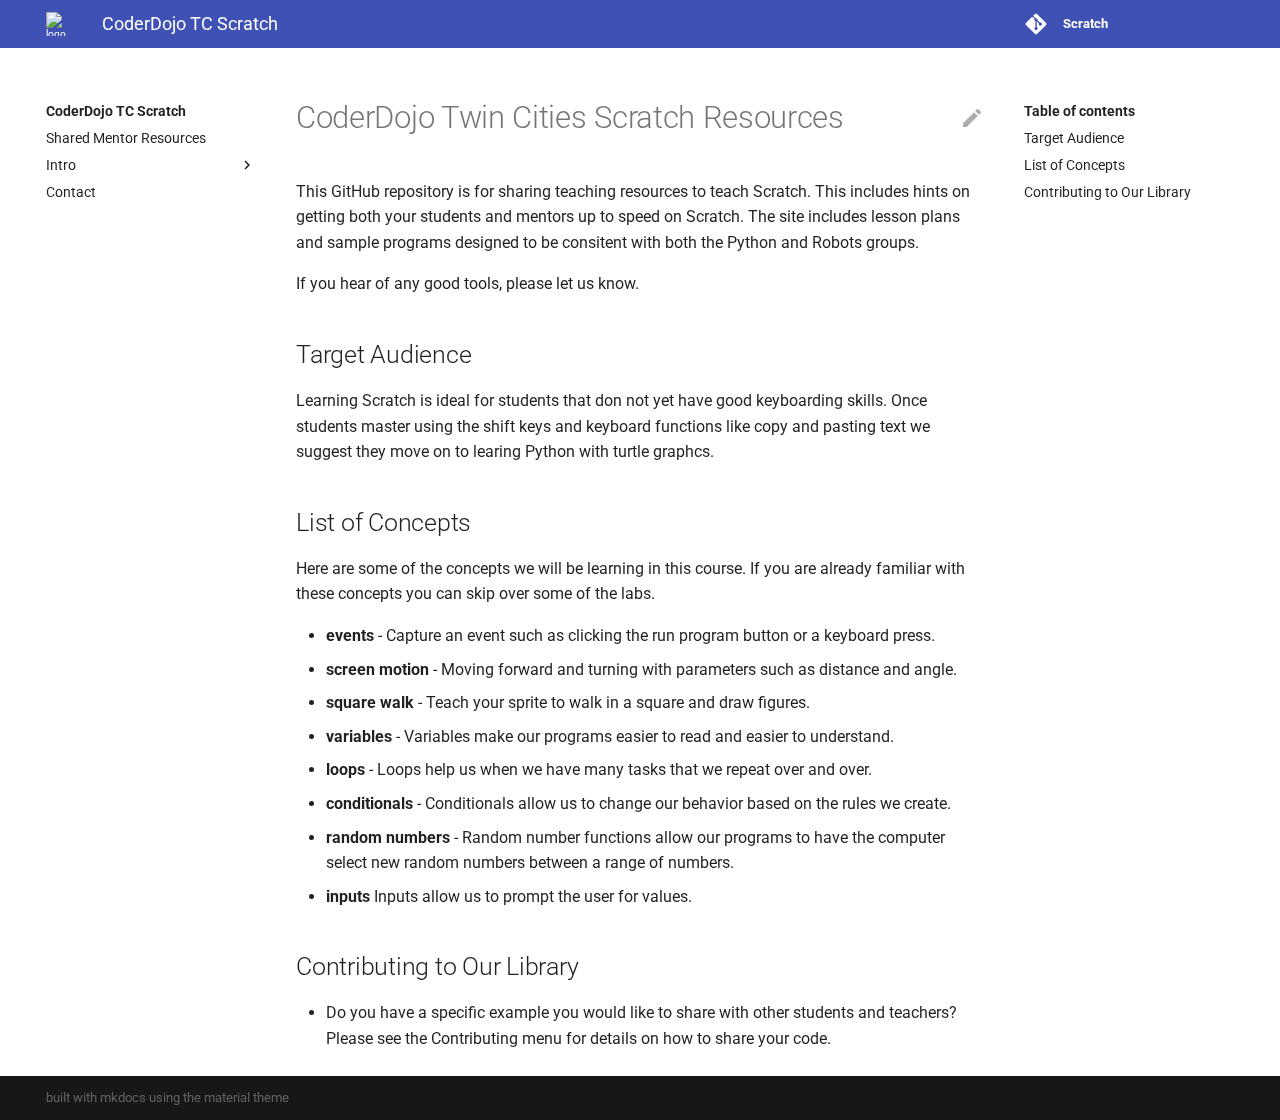
==== commit 7bc54da3: "Deployed f67ff14 with MkDocs version: 1.1.2" ====
--- a/index.html
+++ b/index.html
@@ -281,6 +281,42 @@
   </li>
 
         
+          
+          
+          
+
+
+  <li class="md-nav__item">
+    <a href="intro/05-loops/" title="Loops" class="md-nav__link">
+      Loops
+    </a>
+  </li>
+
+        
+          
+          
+          
+
+
+  <li class="md-nav__item">
+    <a href="intro/06-functions/" title="Functions" class="md-nav__link">
+      Functions
+    </a>
+  </li>
+
+        
+          
+          
+          
+
+
+  <li class="md-nav__item">
+    <a href="intro/07-functions-with-parameters/" title="Functions With Parameters" class="md-nav__link">
+      Functions With Parameters
+    </a>
+  </li>
+
+        
       </ul>
     </nav>
   </li>
@@ -365,7 +401,7 @@
                 
                 
                 <h1 id="coderdojo-twin-cities-scratch-resources">CoderDojo Twin Cities Scratch Resources</h1>
-<p>This GitHub repository is for sharing teaching resources to teach Scratch. This includes hints on getting both your students and mentors up to speed on Scracth. The site includes lesson plans and sample programs designed to be consitent with both the Python and Robots groups.</p>
+<p>This GitHub repository is for sharing teaching resources to teach Scratch. This includes hints on getting both your students and mentors up to speed on Scratch. The site includes lesson plans and sample programs designed to be consitent with both the Python and Robots groups.</p>
 <p>If you hear of any good tools, please let us know.</p>
 <h2 id="target-audience">Target Audience</h2>
 <p>Learning Scratch is ideal for students that don not yet have good keyboarding skills.  Once students master using the shift keys and keyboard functions like copy and pasting text we suggest they move on to learing Python with turtle graphcs.</p>
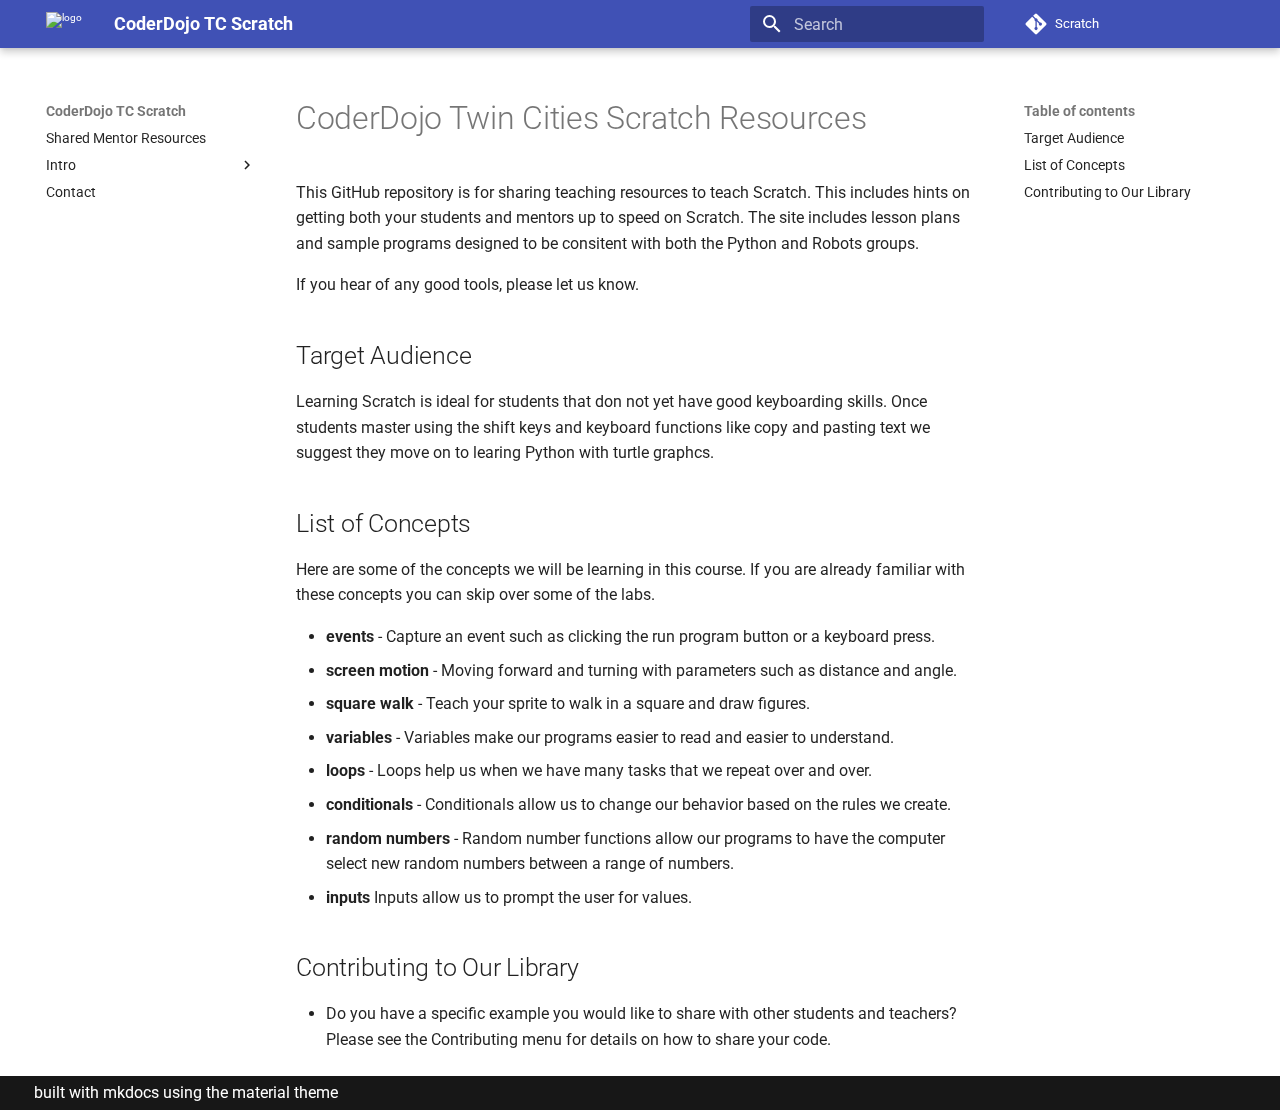
==== commit 486d0b72: "Deployed 76bc0ff with MkDocs version: 1.5.3" ====
--- a/index.html
+++ b/index.html
@@ -1,5 +1,3 @@
-
-
 
 <!doctype html>
 <html lang="en" class="no-js">
@@ -11,11 +9,14 @@
         <meta name="description" content="Resources for teaching Scratch to CoderDojo Twin Cities students.">
       
       
-      
         <meta name="author" content="Dan McCreary">
       
-      <link rel="shortcut icon" href="img/favicon.png">
-      <meta name="generator" content="mkdocs-1.1.2, mkdocs-material-5.4.0">
+      
+      
+      
+      
+      <link rel="icon" href="img/favicon.png">
+      <meta name="generator" content="mkdocs-1.5.3, mkdocs-material-9.5.2">
     
     
       
@@ -23,30 +24,35 @@
       
     
     
-      <link rel="stylesheet" href="assets/stylesheets/main.fe0cca5b.min.css">
-      
-        <link rel="stylesheet" href="assets/stylesheets/palette.a46bcfb3.min.css">
-      
-      
-        
-        
-        <meta name="theme-color" content="">
-      
-    
-    
-    
-      
-        <link href="https://fonts.gstatic.com" rel="preconnect" crossorigin>
-        <link rel="stylesheet" href="https://fonts.googleapis.com/css?family=Roboto:300,400,400i,700%7CRoboto+Mono&display=fallback">
-        <style>body,input{font-family:"Roboto",-apple-system,BlinkMacSystemFont,Helvetica,Arial,sans-serif}code,kbd,pre{font-family:"Roboto Mono",SFMono-Regular,Consolas,Menlo,monospace}</style>
-      
-    
+      <link rel="stylesheet" href="assets/stylesheets/main.50c56a3b.min.css">
+      
+        
+        <link rel="stylesheet" href="assets/stylesheets/palette.06af60db.min.css">
+      
+      
+
+
+    
+    
+      
+    
+    
+      
+        
+        
+        <link rel="preconnect" href="https://fonts.gstatic.com" crossorigin>
+        <link rel="stylesheet" href="https://fonts.googleapis.com/css?family=Roboto:300,300i,400,400i,700,700i%7CRoboto+Mono:400,400i,700,700i&display=fallback">
+        <style>:root{--md-text-font:"Roboto";--md-code-font:"Roboto Mono"}</style>
+      
     
     
       <link rel="stylesheet" href="stylesheets/extra.css">
     
-    
-      
+    <script>__md_scope=new URL(".",location),__md_hash=e=>[...e].reduce((e,_)=>(e<<5)-e+_.charCodeAt(0),0),__md_get=(e,_=localStorage,t=__md_scope)=>JSON.parse(_.getItem(t.pathname+"."+e)),__md_set=(e,_,t=localStorage,a=__md_scope)=>{try{t.setItem(a.pathname+"."+e,JSON.stringify(_))}catch(e){}}</script>
+    
+      
+
+    
     
     
   </head>
@@ -55,7 +61,9 @@
     
     
     
-    <body dir="ltr" data-md-color-scheme="" data-md-color-primary="#642580" data-md-color-accent="#41bac1">
+    
+    
+    <body dir="ltr" data-md-color-scheme="default" data-md-color-primary="#642580" data-md-color-accent="#41BAC1">
   
     
     <input class="md-toggle" data-md-toggle="drawer" type="checkbox" id="__drawer" autocomplete="off">
@@ -73,47 +81,67 @@
       
     </div>
     
-      <header class="md-header" data-md-component="header">
-  <nav class="md-header-nav md-grid" aria-label="Header">
-    <a href="." title="CoderDojo TC Scratch" class="md-header-nav__button md-logo" aria-label="CoderDojo TC Scratch">
+    
+      
+
+  
+
+<header class="md-header md-header--shadow" data-md-component="header">
+  <nav class="md-header__inner md-grid" aria-label="Header">
+    <a href="." title="CoderDojo TC Scratch" class="md-header__button md-logo" aria-label="CoderDojo TC Scratch" data-md-component="logo">
       
   <img src="img/coderdojo-logo.png" alt="logo">
 
     </a>
-    <label class="md-header-nav__button md-icon" for="__drawer">
-      <svg xmlns="http://www.w3.org/2000/svg" viewBox="0 0 24 24"><path d="M3 6h18v2H3V6m0 5h18v2H3v-2m0 5h18v2H3v-2z"/></svg>
+    <label class="md-header__button md-icon" for="__drawer">
+      
+      <svg xmlns="http://www.w3.org/2000/svg" viewBox="0 0 24 24"><path d="M3 6h18v2H3V6m0 5h18v2H3v-2m0 5h18v2H3v-2Z"/></svg>
     </label>
-    <div class="md-header-nav__title" data-md-component="header-title">
-      
-        <div class="md-header-nav__ellipsis">
-          <span class="md-header-nav__topic md-ellipsis">
+    <div class="md-header__title" data-md-component="header-title">
+      <div class="md-header__ellipsis">
+        <div class="md-header__topic">
+          <span class="md-ellipsis">
             CoderDojo TC Scratch
           </span>
-          <span class="md-header-nav__topic md-ellipsis">
+        </div>
+        <div class="md-header__topic" data-md-component="header-topic">
+          <span class="md-ellipsis">
             
               CoderDojo Twin Cities Scratch Resources
             
           </span>
         </div>
-      
-    </div>
-    
-      <label class="md-header-nav__button md-icon" for="__search">
-        <svg xmlns="http://www.w3.org/2000/svg" viewBox="0 0 24 24"><path d="M9.5 3A6.5 6.5 0 0116 9.5c0 1.61-.59 3.09-1.56 4.23l.27.27h.79l5 5-1.5 1.5-5-5v-.79l-.27-.27A6.516 6.516 0 019.5 16 6.5 6.5 0 013 9.5 6.5 6.5 0 019.5 3m0 2C7 5 5 7 5 9.5S7 14 9.5 14 14 12 14 9.5 12 5 9.5 5z"/></svg>
+      </div>
+    </div>
+    
+      
+    
+    
+    
+    
+      <label class="md-header__button md-icon" for="__search">
+        
+        <svg xmlns="http://www.w3.org/2000/svg" viewBox="0 0 24 24"><path d="M9.5 3A6.5 6.5 0 0 1 16 9.5c0 1.61-.59 3.09-1.56 4.23l.27.27h.79l5 5-1.5 1.5-5-5v-.79l-.27-.27A6.516 6.516 0 0 1 9.5 16 6.5 6.5 0 0 1 3 9.5 6.5 6.5 0 0 1 9.5 3m0 2C7 5 5 7 5 9.5S7 14 9.5 14 14 12 14 9.5 12 5 9.5 5Z"/></svg>
       </label>
-      
-<div class="md-search" data-md-component="search" role="dialog">
+      <div class="md-search" data-md-component="search" role="dialog">
   <label class="md-search__overlay" for="__search"></label>
   <div class="md-search__inner" role="search">
     <form class="md-search__form" name="search">
-      <input type="text" class="md-search__input" name="query" aria-label="Search" placeholder="Search" autocapitalize="off" autocorrect="off" autocomplete="off" spellcheck="false" data-md-component="search-query" data-md-state="active">
+      <input type="text" class="md-search__input" name="query" aria-label="Search" placeholder="Search" autocapitalize="off" autocorrect="off" autocomplete="off" spellcheck="false" data-md-component="search-query" required>
       <label class="md-search__icon md-icon" for="__search">
-        <svg xmlns="http://www.w3.org/2000/svg" viewBox="0 0 24 24"><path d="M9.5 3A6.5 6.5 0 0116 9.5c0 1.61-.59 3.09-1.56 4.23l.27.27h.79l5 5-1.5 1.5-5-5v-.79l-.27-.27A6.516 6.516 0 019.5 16 6.5 6.5 0 013 9.5 6.5 6.5 0 019.5 3m0 2C7 5 5 7 5 9.5S7 14 9.5 14 14 12 14 9.5 12 5 9.5 5z"/></svg>
-        <svg xmlns="http://www.w3.org/2000/svg" viewBox="0 0 24 24"><path d="M20 11v2H8l5.5 5.5-1.42 1.42L4.16 12l7.92-7.92L13.5 5.5 8 11h12z"/></svg>
+        
+        <svg xmlns="http://www.w3.org/2000/svg" viewBox="0 0 24 24"><path d="M9.5 3A6.5 6.5 0 0 1 16 9.5c0 1.61-.59 3.09-1.56 4.23l.27.27h.79l5 5-1.5 1.5-5-5v-.79l-.27-.27A6.516 6.516 0 0 1 9.5 16 6.5 6.5 0 0 1 3 9.5 6.5 6.5 0 0 1 9.5 3m0 2C7 5 5 7 5 9.5S7 14 9.5 14 14 12 14 9.5 12 5 9.5 5Z"/></svg>
+        
+        <svg xmlns="http://www.w3.org/2000/svg" viewBox="0 0 24 24"><path d="M20 11v2H8l5.5 5.5-1.42 1.42L4.16 12l7.92-7.92L13.5 5.5 8 11h12Z"/></svg>
       </label>
-      <button type="reset" class="md-search__icon md-icon" aria-label="Clear" data-md-component="search-reset" tabindex="-1">
-        <svg xmlns="http://www.w3.org/2000/svg" viewBox="0 0 24 24"><path d="M19 6.41L17.59 5 12 10.59 6.41 5 5 6.41 10.59 12 5 17.59 6.41 19 12 13.41 17.59 19 19 17.59 13.41 12 19 6.41z"/></svg>
-      </button>
+      <nav class="md-search__options" aria-label="Search">
+        
+        <button type="reset" class="md-search__icon md-icon" title="Clear" aria-label="Clear" tabindex="-1">
+          
+          <svg xmlns="http://www.w3.org/2000/svg" viewBox="0 0 24 24"><path d="M19 6.41 17.59 5 12 10.59 6.41 5 5 6.41 10.59 12 5 17.59 6.41 19 12 13.41 17.59 19 19 17.59 13.41 12 19 6.41Z"/></svg>
+        </button>
+      </nav>
+      
     </form>
     <div class="md-search__output">
       <div class="md-search__scrollwrap" data-md-scrollfix>
@@ -121,7 +149,7 @@
           <div class="md-search-result__meta">
             Initializing search
           </div>
-          <ol class="md-search-result__list"></ol>
+          <ol class="md-search-result__list" role="presentation"></ol>
         </div>
       </div>
     </div>
@@ -129,12 +157,11 @@
 </div>
     
     
-      <div class="md-header-nav__source">
-        
-<a href="https://github.com/CoderDojoTC/scratch/" title="Go to repository" class="md-source">
+      <div class="md-header__source">
+        <a href="https://github.com/CoderDojoTC/scratch" title="Go to repository" class="md-source" data-md-component="source">
   <div class="md-source__icon md-icon">
     
-    <svg xmlns="http://www.w3.org/2000/svg" viewBox="0 0 448 512"><path d="M439.55 236.05L244 40.45a28.87 28.87 0 00-40.81 0l-40.66 40.63 51.52 51.52c27.06-9.14 52.68 16.77 43.39 43.68l49.66 49.66c34.23-11.8 61.18 31 35.47 56.69-26.49 26.49-70.21-2.87-56-37.34L240.22 199v121.85c25.3 12.54 22.26 41.85 9.08 55a34.34 34.34 0 01-48.55 0c-17.57-17.6-11.07-46.91 11.25-56v-123c-20.8-8.51-24.6-30.74-18.64-45L142.57 101 8.45 235.14a28.86 28.86 0 000 40.81l195.61 195.6a28.86 28.86 0 0040.8 0l194.69-194.69a28.86 28.86 0 000-40.81z"/></svg>
+    <svg xmlns="http://www.w3.org/2000/svg" viewBox="0 0 448 512"><!--! Font Awesome Free 6.5.1 by @fontawesome - https://fontawesome.com License - https://fontawesome.com/license/free (Icons: CC BY 4.0, Fonts: SIL OFL 1.1, Code: MIT License) Copyright 2023 Fonticons, Inc.--><path d="M439.55 236.05 244 40.45a28.87 28.87 0 0 0-40.81 0l-40.66 40.63 51.52 51.52c27.06-9.14 52.68 16.77 43.39 43.68l49.66 49.66c34.23-11.8 61.18 31 35.47 56.69-26.49 26.49-70.21-2.87-56-37.34L240.22 199v121.85c25.3 12.54 22.26 41.85 9.08 55a34.34 34.34 0 0 1-48.55 0c-17.57-17.6-11.07-46.91 11.25-56v-123c-20.8-8.51-24.6-30.74-18.64-45L142.57 101 8.45 235.14a28.86 28.86 0 0 0 0 40.81l195.61 195.6a28.86 28.86 0 0 0 40.8 0l194.69-194.69a28.86 28.86 0 0 0 0-40.81z"/></svg>
   </div>
   <div class="md-source__repository">
     Scratch
@@ -143,25 +170,31 @@
       </div>
     
   </nav>
+  
 </header>
     
     <div class="md-container" data-md-component="container">
       
-        
-      
-      
+      
+        
+          
         
       
       <main class="md-main" data-md-component="main">
         <div class="md-main__inner md-grid">
           
             
-              <div class="md-sidebar md-sidebar--primary" data-md-component="navigation">
+              
+              <div class="md-sidebar md-sidebar--primary" data-md-component="sidebar" data-md-type="navigation" >
                 <div class="md-sidebar__scrollwrap">
                   <div class="md-sidebar__inner">
-                    <nav class="md-nav md-nav--primary" aria-label="Navigation" data-md-level="0">
+                    
+
+
+
+<nav class="md-nav md-nav--primary" aria-label="Navigation" data-md-level="0">
   <label class="md-nav__title" for="__drawer">
-    <a href="." title="CoderDojo TC Scratch" class="md-nav__button md-logo" aria-label="CoderDojo TC Scratch">
+    <a href="." title="CoderDojo TC Scratch" class="md-nav__button md-logo" aria-label="CoderDojo TC Scratch" data-md-component="logo">
       
   <img src="img/coderdojo-logo.png" alt="logo">
 
@@ -170,11 +203,10 @@
   </label>
   
     <div class="md-nav__source">
-      
-<a href="https://github.com/CoderDojoTC/scratch/" title="Go to repository" class="md-source">
+      <a href="https://github.com/CoderDojoTC/scratch" title="Go to repository" class="md-source" data-md-component="source">
   <div class="md-source__icon md-icon">
     
-    <svg xmlns="http://www.w3.org/2000/svg" viewBox="0 0 448 512"><path d="M439.55 236.05L244 40.45a28.87 28.87 0 00-40.81 0l-40.66 40.63 51.52 51.52c27.06-9.14 52.68 16.77 43.39 43.68l49.66 49.66c34.23-11.8 61.18 31 35.47 56.69-26.49 26.49-70.21-2.87-56-37.34L240.22 199v121.85c25.3 12.54 22.26 41.85 9.08 55a34.34 34.34 0 01-48.55 0c-17.57-17.6-11.07-46.91 11.25-56v-123c-20.8-8.51-24.6-30.74-18.64-45L142.57 101 8.45 235.14a28.86 28.86 0 000 40.81l195.61 195.6a28.86 28.86 0 0040.8 0l194.69-194.69a28.86 28.86 0 000-40.81z"/></svg>
+    <svg xmlns="http://www.w3.org/2000/svg" viewBox="0 0 448 512"><!--! Font Awesome Free 6.5.1 by @fontawesome - https://fontawesome.com License - https://fontawesome.com/license/free (Icons: CC BY 4.0, Fonts: SIL OFL 1.1, Code: MIT License) Copyright 2023 Fonticons, Inc.--><path d="M439.55 236.05 244 40.45a28.87 28.87 0 0 0-40.81 0l-40.66 40.63 51.52 51.52c27.06-9.14 52.68 16.77 43.39 43.68l49.66 49.66c34.23-11.8 61.18 31 35.47 56.69-26.49 26.49-70.21-2.87-56-37.34L240.22 199v121.85c25.3 12.54 22.26 41.85 9.08 55a34.34 34.34 0 0 1-48.55 0c-17.57-17.6-11.07-46.91 11.25-56v-123c-20.8-8.51-24.6-30.74-18.64-45L142.57 101 8.45 235.14a28.86 28.86 0 0 0 0 40.81l195.61 195.6a28.86 28.86 0 0 0 40.8 0l194.69-194.69a28.86 28.86 0 0 0 0-40.81z"/></svg>
   </div>
   <div class="md-source__repository">
     Scratch
@@ -186,152 +218,254 @@
     
       
       
-      
-
-
-  <li class="md-nav__item">
-    <a href="https://coderdojotc.github.io/CoderDojoTC/" title="Shared Mentor Resources" class="md-nav__link">
-      Shared Mentor Resources
-    </a>
-  </li>
-
-    
-      
-      
-      
-
-
-  <li class="md-nav__item md-nav__item--nested">
-    
-      <input class="md-nav__toggle md-toggle" data-md-toggle="nav-2" type="checkbox" id="nav-2">
-    
-    <label class="md-nav__link" for="nav-2">
-      Intro
-      <span class="md-nav__icon md-icon">
-        <svg xmlns="http://www.w3.org/2000/svg" viewBox="0 0 24 24"><path d="M8.59 16.58L13.17 12 8.59 7.41 10 6l6 6-6 6-1.41-1.42z"/></svg>
-      </span>
-    </label>
-    <nav class="md-nav" aria-label="Intro" data-md-level="1">
-      <label class="md-nav__title" for="nav-2">
-        <span class="md-nav__icon md-icon">
-          <svg xmlns="http://www.w3.org/2000/svg" viewBox="0 0 24 24"><path d="M20 11v2H8l5.5 5.5-1.42 1.42L4.16 12l7.92-7.92L13.5 5.5 8 11h12z"/></svg>
-        </span>
-        Intro
-      </label>
-      <ul class="md-nav__list" data-md-scrollfix>
-        
-        
-          
-          
-          
-
-
-  <li class="md-nav__item">
-    <a href="intro/01-getting-started/" title="Getting Started" class="md-nav__link">
-      Getting Started
-    </a>
-  </li>
-
-        
-          
-          
-          
-
-
-  <li class="md-nav__item">
-    <a href="labs/" title="Summary of Labs" class="md-nav__link">
-      Summary of Labs
-    </a>
-  </li>
-
-        
-          
-          
-          
-
-
-  <li class="md-nav__item">
-    <a href="intro/02-list-of-blocks-used-in-intro/" title="Intro Blocks" class="md-nav__link">
-      Intro Blocks
-    </a>
-  </li>
-
-        
-          
-          
-          
-
-
-  <li class="md-nav__item">
-    <a href="intro/03-first-square/" title="Drawing A Square" class="md-nav__link">
-      Drawing A Square
-    </a>
-  </li>
-
-        
-          
-          
-          
-
-
-  <li class="md-nav__item">
-    <a href="intro/04-variables-square/" title="Variables" class="md-nav__link">
-      Variables
-    </a>
-  </li>
-
-        
-          
-          
-          
-
-
-  <li class="md-nav__item">
-    <a href="intro/05-loops/" title="Loops" class="md-nav__link">
-      Loops
-    </a>
-  </li>
-
-        
-          
-          
-          
-
-
-  <li class="md-nav__item">
-    <a href="intro/06-functions/" title="Functions" class="md-nav__link">
-      Functions
-    </a>
-  </li>
-
-        
-          
-          
-          
-
-
-  <li class="md-nav__item">
-    <a href="intro/07-functions-with-parameters/" title="Functions With Parameters" class="md-nav__link">
-      Functions With Parameters
-    </a>
-  </li>
-
-        
-      </ul>
-    </nav>
-  </li>
-
-    
-      
-      
-      
-
-
-  <li class="md-nav__item">
-    <a href="contact/" title="Contact" class="md-nav__link">
-      Contact
-    </a>
-  </li>
+  
+  
+  
+  
+    <li class="md-nav__item">
+      <a href="https://coderdojotc.github.io/CoderDojoTC/" class="md-nav__link">
+        
+  
+  <span class="md-ellipsis">
+    Shared Mentor Resources
+  </span>
+  
+
+      </a>
+    </li>
+  
+
+    
+      
+      
+  
+  
+  
+  
+    
+    
+    
+    
+    
+    <li class="md-nav__item md-nav__item--nested">
+      
+        
+        
+        
+        <input class="md-nav__toggle md-toggle " type="checkbox" id="__nav_2" >
+        
+          
+          <label class="md-nav__link" for="__nav_2" id="__nav_2_label" tabindex="0">
+            
+  
+  <span class="md-ellipsis">
+    Intro
+  </span>
+  
+
+            <span class="md-nav__icon md-icon"></span>
+          </label>
+        
+        <nav class="md-nav" data-md-level="1" aria-labelledby="__nav_2_label" aria-expanded="false">
+          <label class="md-nav__title" for="__nav_2">
+            <span class="md-nav__icon md-icon"></span>
+            Intro
+          </label>
+          <ul class="md-nav__list" data-md-scrollfix>
+            
+              
+                
+  
+  
+  
+  
+    <li class="md-nav__item">
+      <a href="intro/01-getting-started/" class="md-nav__link">
+        
+  
+  <span class="md-ellipsis">
+    Getting Started
+  </span>
+  
+
+      </a>
+    </li>
+  
+
+              
+            
+              
+                
+  
+  
+  
+  
+    <li class="md-nav__item">
+      <a href="labs/" class="md-nav__link">
+        
+  
+  <span class="md-ellipsis">
+    Summary of Labs
+  </span>
+  
+
+      </a>
+    </li>
+  
+
+              
+            
+              
+                
+  
+  
+  
+  
+    <li class="md-nav__item">
+      <a href="intro/02-list-of-blocks-used-in-intro/" class="md-nav__link">
+        
+  
+  <span class="md-ellipsis">
+    Adding the Pen Extension
+  </span>
+  
+
+      </a>
+    </li>
+  
+
+              
+            
+              
+                
+  
+  
+  
+  
+    <li class="md-nav__item">
+      <a href="intro/03-first-square/" class="md-nav__link">
+        
+  
+  <span class="md-ellipsis">
+    Drawing A Square
+  </span>
+  
+
+      </a>
+    </li>
+  
+
+              
+            
+              
+                
+  
+  
+  
+  
+    <li class="md-nav__item">
+      <a href="intro/04-variables-square/" class="md-nav__link">
+        
+  
+  <span class="md-ellipsis">
+    Variables
+  </span>
+  
+
+      </a>
+    </li>
+  
+
+              
+            
+              
+                
+  
+  
+  
+  
+    <li class="md-nav__item">
+      <a href="intro/05-loops/" class="md-nav__link">
+        
+  
+  <span class="md-ellipsis">
+    Loops
+  </span>
+  
+
+      </a>
+    </li>
+  
+
+              
+            
+              
+                
+  
+  
+  
+  
+    <li class="md-nav__item">
+      <a href="intro/06-functions/" class="md-nav__link">
+        
+  
+  <span class="md-ellipsis">
+    Functions
+  </span>
+  
+
+      </a>
+    </li>
+  
+
+              
+            
+              
+                
+  
+  
+  
+  
+    <li class="md-nav__item">
+      <a href="intro/07-functions-with-parameters/" class="md-nav__link">
+        
+  
+  <span class="md-ellipsis">
+    Functions With Parameters
+  </span>
+  
+
+      </a>
+    </li>
+  
+
+              
+            
+          </ul>
+        </nav>
+      
+    </li>
+  
+
+    
+      
+      
+  
+  
+  
+  
+    <li class="md-nav__item">
+      <a href="contact/" class="md-nav__link">
+        
+  
+  <span class="md-ellipsis">
+    Contact
+  </span>
+  
+
+      </a>
+    </li>
+  
 
     
   </ul>
@@ -341,41 +475,48 @@
               </div>
             
             
-              <div class="md-sidebar md-sidebar--secondary" data-md-component="toc">
+              
+              <div class="md-sidebar md-sidebar--secondary" data-md-component="sidebar" data-md-type="toc" >
                 <div class="md-sidebar__scrollwrap">
                   <div class="md-sidebar__inner">
                     
+
 <nav class="md-nav md-nav--secondary" aria-label="Table of contents">
   
   
+  
     
   
   
     <label class="md-nav__title" for="__toc">
-      <span class="md-nav__icon md-icon">
-        <svg xmlns="http://www.w3.org/2000/svg" viewBox="0 0 24 24"><path d="M20 11v2H8l5.5 5.5-1.42 1.42L4.16 12l7.92-7.92L13.5 5.5 8 11h12z"/></svg>
-      </span>
+      <span class="md-nav__icon md-icon"></span>
       Table of contents
     </label>
-    <ul class="md-nav__list" data-md-scrollfix>
+    <ul class="md-nav__list" data-md-component="toc" data-md-scrollfix>
       
         <li class="md-nav__item">
   <a href="#target-audience" class="md-nav__link">
-    Target Audience
+    <span class="md-ellipsis">
+      Target Audience
+    </span>
   </a>
   
 </li>
       
         <li class="md-nav__item">
   <a href="#list-of-concepts" class="md-nav__link">
-    List of Concepts
+    <span class="md-ellipsis">
+      List of Concepts
+    </span>
   </a>
   
 </li>
       
         <li class="md-nav__item">
   <a href="#contributing-to-our-library" class="md-nav__link">
-    Contributing to Our Library
+    <span class="md-ellipsis">
+      Contributing to Our Library
+    </span>
   </a>
   
 </li>
@@ -388,19 +529,17 @@
               </div>
             
           
-          <div class="md-content">
-            <article class="md-content__inner md-typeset">
-              
-                
-                  <a href="https://github.com/CoderDojoTC/scratch/blob/master/docs/index.md" title="Edit this page" class="md-content__button md-icon">
-                    <svg xmlns="http://www.w3.org/2000/svg" viewBox="0 0 24 24"><path d="M20.71 7.04c.39-.39.39-1.04 0-1.41l-2.34-2.34c-.37-.39-1.02-.39-1.41 0l-1.84 1.83 3.75 3.75M3 17.25V21h3.75L17.81 9.93l-3.75-3.75L3 17.25z"/></svg>
-                  </a>
-                
+          
+            <div class="md-content" data-md-component="content">
+              <article class="md-content__inner md-typeset">
                 
                   
-                
-                
-                <h1 id="coderdojo-twin-cities-scratch-resources">CoderDojo Twin Cities Scratch Resources</h1>
+
+  
+  
+
+
+<h1 id="coderdojo-twin-cities-scratch-resources">CoderDojo Twin Cities Scratch Resources</h1>
 <p>This GitHub repository is for sharing teaching resources to teach Scratch. This includes hints on getting both your students and mentors up to speed on Scratch. The site includes lesson plans and sample programs designed to be consitent with both the Python and Robots groups.</p>
 <p>If you hear of any good tools, please let us know.</p>
 <h2 id="target-audience">Target Audience</h2>
@@ -421,16 +560,26 @@
 <ul>
 <li>Do you have a specific example you would like to share with other students and teachers?  Please see the Contributing menu for details on how to share your code.</li>
 </ul>
-                
-              
-              
-                
-
-
-              
-            </article>
-          </div>
+
+
+
+
+
+
+
+
+
+
+
+
+                
+              </article>
+            </div>
+          
+          
+<script>var target=document.getElementById(location.hash.slice(1));target&&target.name&&(target.checked=target.name.startsWith("__tabbed_"))</script>
         </div>
+        
       </main>
       
         
@@ -442,25 +591,23 @@
           
             built with mkdocs using the material theme</a>
         </div>
-        
+        <div class="md-social">
+  
+</div>
       </div>
     </div>
   </footer>
       
     </div>
-    
-      <script src="assets/javascripts/vendor.d710d30a.min.js"></script>
-      <script src="assets/javascripts/bundle.b39636ac.min.js"></script><script id="__lang" type="application/json">{"clipboard.copy": "Copy to clipboard", "clipboard.copied": "Copied to clipboard", "search.config.lang": "en", "search.config.pipeline": "trimmer, stopWordFilter", "search.config.separator": "[\\s\\-]+", "search.result.placeholder": "Type to start searching", "search.result.none": "No matching documents", "search.result.one": "1 matching document", "search.result.other": "# matching documents"}</script>
-      
-      <script>
-        app = initialize({
-          base: ".",
-          features: [],
-          search: Object.assign({
-            worker: "assets/javascripts/worker/search.a68abb33.min.js"
-          }, typeof search !== "undefined" && search)
-        })
-      </script>
+    <div class="md-dialog" data-md-component="dialog">
+      <div class="md-dialog__inner md-typeset"></div>
+    </div>
+    
+    
+    <script id="__config" type="application/json">{"base": ".", "features": [], "search": "assets/javascripts/workers/search.f886a092.min.js", "translations": {"clipboard.copied": "Copied to clipboard", "clipboard.copy": "Copy to clipboard", "search.result.more.one": "1 more on this page", "search.result.more.other": "# more on this page", "search.result.none": "No matching documents", "search.result.one": "1 matching document", "search.result.other": "# matching documents", "search.result.placeholder": "Type to start searching", "search.result.term.missing": "Missing", "select.version": "Select version"}}</script>
+    
+    
+      <script src="assets/javascripts/bundle.d7c377c4.min.js"></script>
       
     
   </body>
--- a/assets/stylesheets/main.50c56a3b.min.css
+++ b/assets/stylesheets/main.50c56a3b.min.css
@@ -0,0 +1 @@
+@charset "UTF-8";html{-webkit-text-size-adjust:none;-moz-text-size-adjust:none;text-size-adjust:none;box-sizing:border-box}*,:after,:before{box-sizing:inherit}@media (prefers-reduced-motion){*,:after,:before{transition:none!important}}body{margin:0}a,button,input,label{-webkit-tap-highlight-color:transparent}a{color:inherit;text-decoration:none}hr{border:0;box-sizing:initial;display:block;height:.05rem;overflow:visible;padding:0}small{font-size:80%}sub,sup{line-height:1em}img{border-style:none}table{border-collapse:initial;border-spacing:0}td,th{font-weight:400;vertical-align:top}button{background:#0000;border:0;font-family:inherit;font-size:inherit;margin:0;padding:0}input{border:0;outline:none}:root{--md-primary-fg-color:#4051b5;--md-primary-fg-color--light:#5d6cc0;--md-primary-fg-color--dark:#303fa1;--md-primary-bg-color:#fff;--md-primary-bg-color--light:#ffffffb3;--md-accent-fg-color:#526cfe;--md-accent-fg-color--transparent:#526cfe1a;--md-accent-bg-color:#fff;--md-accent-bg-color--light:#ffffffb3}[data-md-color-scheme=default]{color-scheme:light}[data-md-color-scheme=default] img[src$="#gh-dark-mode-only"],[data-md-color-scheme=default] img[src$="#only-dark"]{display:none}:root,[data-md-color-scheme=default]{--md-hue:225deg;--md-default-fg-color:#000000de;--md-default-fg-color--light:#0000008a;--md-default-fg-color--lighter:#00000052;--md-default-fg-color--lightest:#00000012;--md-default-bg-color:#fff;--md-default-bg-color--light:#ffffffb3;--md-default-bg-color--lighter:#ffffff4d;--md-default-bg-color--lightest:#ffffff1f;--md-code-fg-color:#36464e;--md-code-bg-color:#f5f5f5;--md-code-hl-color:#4287ff;--md-code-hl-color--light:#4287ff1a;--md-code-hl-number-color:#d52a2a;--md-code-hl-special-color:#db1457;--md-code-hl-function-color:#a846b9;--md-code-hl-constant-color:#6e59d9;--md-code-hl-keyword-color:#3f6ec6;--md-code-hl-string-color:#1c7d4d;--md-code-hl-name-color:var(--md-code-fg-color);--md-code-hl-operator-color:var(--md-default-fg-color--light);--md-code-hl-punctuation-color:var(--md-default-fg-color--light);--md-code-hl-comment-color:var(--md-default-fg-color--light);--md-code-hl-generic-color:var(--md-default-fg-color--light);--md-code-hl-variable-color:var(--md-default-fg-color--light);--md-typeset-color:var(--md-default-fg-color);--md-typeset-a-color:var(--md-primary-fg-color);--md-typeset-del-color:#f5503d26;--md-typeset-ins-color:#0bd57026;--md-typeset-kbd-color:#fafafa;--md-typeset-kbd-accent-color:#fff;--md-typeset-kbd-border-color:#b8b8b8;--md-typeset-mark-color:#ffff0080;--md-typeset-table-color:#0000001f;--md-typeset-table-color--light:rgba(0,0,0,.035);--md-admonition-fg-color:var(--md-default-fg-color);--md-admonition-bg-color:var(--md-default-bg-color);--md-warning-fg-color:#000000de;--md-warning-bg-color:#ff9;--md-footer-fg-color:#fff;--md-footer-fg-color--light:#ffffffb3;--md-footer-fg-color--lighter:#ffffff73;--md-footer-bg-color:#000000de;--md-footer-bg-color--dark:#00000052;--md-shadow-z1:0 0.2rem 0.5rem #0000000d,0 0 0.05rem #0000001a;--md-shadow-z2:0 0.2rem 0.5rem #0000001a,0 0 0.05rem #00000040;--md-shadow-z3:0 0.2rem 0.5rem #0003,0 0 0.05rem #00000059}.md-icon svg{fill:currentcolor;display:block;height:1.2rem;width:1.2rem}body{-webkit-font-smoothing:antialiased;-moz-osx-font-smoothing:grayscale;--md-text-font-family:var(--md-text-font,_),-apple-system,BlinkMacSystemFont,Helvetica,Arial,sans-serif;--md-code-font-family:var(--md-code-font,_),SFMono-Regular,Consolas,Menlo,monospace}aside,body,input{font-feature-settings:"kern","liga";color:var(--md-typeset-color);font-family:var(--md-text-font-family)}code,kbd,pre{font-feature-settings:"kern";font-family:var(--md-code-font-family)}:root{--md-typeset-table-sort-icon:url('data:image/svg+xml;charset=utf-8,<svg xmlns="http://www.w3.org/2000/svg" viewBox="0 0 24 24"><path d="m18 21-4-4h3V7h-3l4-4 4 4h-3v10h3M2 19v-2h10v2M2 13v-2h7v2M2 7V5h4v2H2Z"/></svg>');--md-typeset-table-sort-icon--asc:url('data:image/svg+xml;charset=utf-8,<svg xmlns="http://www.w3.org/2000/svg" viewBox="0 0 24 24"><path d="M19 17h3l-4 4-4-4h3V3h2M2 17h10v2H2M6 5v2H2V5m0 6h7v2H2v-2Z"/></svg>');--md-typeset-table-sort-icon--desc:url('data:image/svg+xml;charset=utf-8,<svg xmlns="http://www.w3.org/2000/svg" viewBox="0 0 24 24"><path d="M19 7h3l-4-4-4 4h3v14h2M2 17h10v2H2M6 5v2H2V5m0 6h7v2H2v-2Z"/></svg>')}.md-typeset{-webkit-print-color-adjust:exact;color-adjust:exact;font-size:.8rem;line-height:1.6}@media print{.md-typeset{font-size:.68rem}}.md-typeset blockquote,.md-typeset dl,.md-typeset figure,.md-typeset ol,.md-typeset pre,.md-typeset ul{margin-bottom:1em;margin-top:1em}.md-typeset h1{color:var(--md-default-fg-color--light);font-size:2em;line-height:1.3;margin:0 0 1.25em}.md-typeset h1,.md-typeset h2{font-weight:300;letter-spacing:-.01em}.md-typeset h2{font-size:1.5625em;line-height:1.4;margin:1.6em 0 .64em}.md-typeset h3{font-size:1.25em;font-weight:400;letter-spacing:-.01em;line-height:1.5;margin:1.6em 0 .8em}.md-typeset h2+h3{margin-top:.8em}.md-typeset h4{font-weight:700;letter-spacing:-.01em;margin:1em 0}.md-typeset h5,.md-typeset h6{color:var(--md-default-fg-color--light);font-size:.8em;font-weight:700;letter-spacing:-.01em;margin:1.25em 0}.md-typeset h5{text-transform:uppercase}.md-typeset hr{border-bottom:.05rem solid var(--md-default-fg-color--lightest);display:flow-root;margin:1.5em 0}.md-typeset a{color:var(--md-typeset-a-color);word-break:break-word}.md-typeset a,.md-typeset a:before{transition:color 125ms}.md-typeset a:focus,.md-typeset a:hover{color:var(--md-accent-fg-color)}.md-typeset a:focus code,.md-typeset a:hover code{background-color:var(--md-accent-fg-color--transparent)}.md-typeset a code{color:currentcolor;transition:background-color 125ms}.md-typeset a.focus-visible{outline-color:var(--md-accent-fg-color);outline-offset:.2rem}.md-typeset code,.md-typeset kbd,.md-typeset pre{color:var(--md-code-fg-color);direction:ltr;font-variant-ligatures:none}@media print{.md-typeset code,.md-typeset kbd,.md-typeset pre{white-space:pre-wrap}}.md-typeset code{background-color:var(--md-code-bg-color);border-radius:.1rem;-webkit-box-decoration-break:clone;box-decoration-break:clone;font-size:.85em;padding:0 .2941176471em;word-break:break-word}.md-typeset code:not(.focus-visible){-webkit-tap-highlight-color:transparent;outline:none}.md-typeset pre{display:flow-root;line-height:1.4;position:relative}.md-typeset pre>code{-webkit-box-decoration-break:slice;box-decoration-break:slice;box-shadow:none;display:block;margin:0;outline-color:var(--md-accent-fg-color);overflow:auto;padding:.7720588235em 1.1764705882em;scrollbar-color:var(--md-default-fg-color--lighter) #0000;scrollbar-width:thin;touch-action:auto;word-break:normal}.md-typeset pre>code:hover{scrollbar-color:var(--md-accent-fg-color) #0000}.md-typeset pre>code::-webkit-scrollbar{height:.2rem;width:.2rem}.md-typeset pre>code::-webkit-scrollbar-thumb{background-color:var(--md-default-fg-color--lighter)}.md-typeset pre>code::-webkit-scrollbar-thumb:hover{background-color:var(--md-accent-fg-color)}.md-typeset kbd{background-color:var(--md-typeset-kbd-color);border-radius:.1rem;box-shadow:0 .1rem 0 .05rem var(--md-typeset-kbd-border-color),0 .1rem 0 var(--md-typeset-kbd-border-color),0 -.1rem .2rem var(--md-typeset-kbd-accent-color) inset;color:var(--md-default-fg-color);display:inline-block;font-size:.75em;padding:0 .6666666667em;vertical-align:text-top;word-break:break-word}.md-typeset mark{background-color:var(--md-typeset-mark-color);-webkit-box-decoration-break:clone;box-decoration-break:clone;color:inherit;word-break:break-word}.md-typeset abbr{border-bottom:.05rem dotted var(--md-default-fg-color--light);cursor:help;text-decoration:none}.md-typeset small{opacity:.75}[dir=ltr] .md-typeset sub,[dir=ltr] .md-typeset sup{margin-left:.078125em}[dir=rtl] .md-typeset sub,[dir=rtl] .md-typeset sup{margin-right:.078125em}[dir=ltr] .md-typeset blockquote{padding-left:.6rem}[dir=rtl] .md-typeset blockquote{padding-right:.6rem}[dir=ltr] .md-typeset blockquote{border-left:.2rem solid var(--md-default-fg-color--lighter)}[dir=rtl] .md-typeset blockquote{border-right:.2rem solid var(--md-default-fg-color--lighter)}.md-typeset blockquote{color:var(--md-default-fg-color--light);margin-left:0;margin-right:0}.md-typeset ul{list-style-type:disc}[dir=ltr] .md-typeset ol,[dir=ltr] .md-typeset ul{margin-left:.625em}[dir=rtl] .md-typeset ol,[dir=rtl] .md-typeset ul{margin-right:.625em}.md-typeset ol,.md-typeset ul{padding:0}.md-typeset ol:not([hidden]),.md-typeset ul:not([hidden]){display:flow-root}.md-typeset ol ol,.md-typeset ul ol{list-style-type:lower-alpha}.md-typeset ol ol ol,.md-typeset ul ol ol{list-style-type:lower-roman}[dir=ltr] .md-typeset ol li,[dir=ltr] .md-typeset ul li{margin-left:1.25em}[dir=rtl] .md-typeset ol li,[dir=rtl] .md-typeset ul li{margin-right:1.25em}.md-typeset ol li,.md-typeset ul li{margin-bottom:.5em}.md-typeset ol li blockquote,.md-typeset ol li p,.md-typeset ul li blockquote,.md-typeset ul li p{margin:.5em 0}.md-typeset ol li:last-child,.md-typeset ul li:last-child{margin-bottom:0}[dir=ltr] .md-typeset ol li ol,[dir=ltr] .md-typeset ol li ul,[dir=ltr] .md-typeset ul li ol,[dir=ltr] .md-typeset ul li ul{margin-left:.625em}[dir=rtl] .md-typeset ol li ol,[dir=rtl] .md-typeset ol li ul,[dir=rtl] .md-typeset ul li ol,[dir=rtl] .md-typeset ul li ul{margin-right:.625em}.md-typeset ol li ol,.md-typeset ol li ul,.md-typeset ul li ol,.md-typeset ul li ul{margin-bottom:.5em;margin-top:.5em}[dir=ltr] .md-typeset dd{margin-left:1.875em}[dir=rtl] .md-typeset dd{margin-right:1.875em}.md-typeset dd{margin-bottom:1.5em;margin-top:1em}.md-typeset img,.md-typeset svg,.md-typeset video{height:auto;max-width:100%}.md-typeset img[align=left]{margin:1em 1em 1em 0}.md-typeset img[align=right]{margin:1em 0 1em 1em}.md-typeset img[align]:only-child{margin-top:0}.md-typeset figure{display:flow-root;margin:1em auto;max-width:100%;text-align:center;width:-webkit-fit-content;width:-moz-fit-content;width:fit-content}.md-typeset figure img{display:block}.md-typeset figcaption{font-style:italic;margin:1em auto;max-width:24rem}.md-typeset iframe{max-width:100%}.md-typeset table:not([class]){background-color:var(--md-default-bg-color);border:.05rem solid var(--md-typeset-table-color);border-radius:.1rem;display:inline-block;font-size:.64rem;max-width:100%;overflow:auto;touch-action:auto}@media print{.md-typeset table:not([class]){display:table}}.md-typeset table:not([class])+*{margin-top:1.5em}.md-typeset table:not([class]) td>:first-child,.md-typeset table:not([class]) th>:first-child{margin-top:0}.md-typeset table:not([class]) td>:last-child,.md-typeset table:not([class]) th>:last-child{margin-bottom:0}.md-typeset table:not([class]) td:not([align]),.md-typeset table:not([class]) th:not([align]){text-align:left}[dir=rtl] .md-typeset table:not([class]) td:not([align]),[dir=rtl] .md-typeset table:not([class]) th:not([align]){text-align:right}.md-typeset table:not([class]) th{font-weight:700;min-width:5rem;padding:.9375em 1.25em;vertical-align:top}.md-typeset table:not([class]) td{border-top:.05rem solid var(--md-typeset-table-color);padding:.9375em 1.25em;vertical-align:top}.md-typeset table:not([class]) tbody tr{transition:background-color 125ms}.md-typeset table:not([class]) tbody tr:hover{background-color:var(--md-typeset-table-color--light);box-shadow:0 .05rem 0 var(--md-default-bg-color) inset}.md-typeset table:not([class]) a{word-break:normal}.md-typeset table th[role=columnheader]{cursor:pointer}[dir=ltr] .md-typeset table th[role=columnheader]:after{margin-left:.5em}[dir=rtl] .md-typeset table th[role=columnheader]:after{margin-right:.5em}.md-typeset table th[role=columnheader]:after{content:"";display:inline-block;height:1.2em;-webkit-mask-image:var(--md-typeset-table-sort-icon);mask-image:var(--md-typeset-table-sort-icon);-webkit-mask-repeat:no-repeat;mask-repeat:no-repeat;-webkit-mask-size:contain;mask-size:contain;transition:background-color 125ms;vertical-align:text-bottom;width:1.2em}.md-typeset table th[role=columnheader]:hover:after{background-color:var(--md-default-fg-color--lighter)}.md-typeset table th[role=columnheader][aria-sort=ascending]:after{background-color:var(--md-default-fg-color--light);-webkit-mask-image:var(--md-typeset-table-sort-icon--asc);mask-image:var(--md-typeset-table-sort-icon--asc)}.md-typeset table th[role=columnheader][aria-sort=descending]:after{background-color:var(--md-default-fg-color--light);-webkit-mask-image:var(--md-typeset-table-sort-icon--desc);mask-image:var(--md-typeset-table-sort-icon--desc)}.md-typeset__scrollwrap{margin:1em -.8rem;overflow-x:auto;touch-action:auto}.md-typeset__table{display:inline-block;margin-bottom:.5em;padding:0 .8rem}@media print{.md-typeset__table{display:block}}html .md-typeset__table table{display:table;margin:0;overflow:hidden;width:100%}@media screen and (max-width:44.984375em){.md-content__inner>pre{margin:1em -.8rem}.md-content__inner>pre code{border-radius:0}}.md-typeset .md-author{border-radius:100%;display:block;flex-shrink:0;height:1.6rem;overflow:hidden;position:relative;transition:color 125ms,transform 125ms;width:1.6rem}.md-typeset .md-author img{display:block}.md-typeset .md-author--more{background:var(--md-default-fg-color--lightest);color:var(--md-default-fg-color--lighter);font-size:.6rem;font-weight:700;line-height:1.6rem;text-align:center}.md-typeset .md-author--long{height:2.4rem;width:2.4rem}.md-typeset a.md-author{transform:scale(1)}.md-typeset a.md-author img{filter:grayscale(100%) opacity(75%);transition:filter 125ms}.md-typeset a.md-author:focus,.md-typeset a.md-author:hover{transform:scale(1.1);z-index:1}.md-typeset a.md-author:focus img,.md-typeset a.md-author:hover img{filter:grayscale(0)}.md-banner{background-color:var(--md-footer-bg-color);color:var(--md-footer-fg-color);overflow:auto}@media print{.md-banner{display:none}}.md-banner--warning{background-color:var(--md-warning-bg-color);color:var(--md-warning-fg-color)}.md-banner__inner{font-size:.7rem;margin:.6rem auto;padding:0 .8rem}[dir=ltr] .md-banner__button{float:right}[dir=rtl] .md-banner__button{float:left}.md-banner__button{color:inherit;cursor:pointer;transition:opacity .25s}.no-js .md-banner__button{display:none}.md-banner__button:hover{opacity:.7}html{font-size:125%;height:100%;overflow-x:hidden}@media screen and (min-width:100em){html{font-size:137.5%}}@media screen and (min-width:125em){html{font-size:150%}}body{background-color:var(--md-default-bg-color);display:flex;flex-direction:column;font-size:.5rem;min-height:100%;position:relative;width:100%}@media print{body{display:block}}@media screen and (max-width:59.984375em){body[data-md-scrolllock]{position:fixed}}.md-grid{margin-left:auto;margin-right:auto;max-width:61rem}.md-container{display:flex;flex-direction:column;flex-grow:1}@media print{.md-container{display:block}}.md-main{flex-grow:1}.md-main__inner{display:flex;height:100%;margin-top:1.5rem}.md-ellipsis{overflow:hidden;text-overflow:ellipsis}.md-toggle{display:none}.md-option{height:0;opacity:0;position:absolute;width:0}.md-option:checked+label:not([hidden]){display:block}.md-option.focus-visible+label{outline-color:var(--md-accent-fg-color);outline-style:auto}.md-skip{background-color:var(--md-default-fg-color);border-radius:.1rem;color:var(--md-default-bg-color);font-size:.64rem;margin:.5rem;opacity:0;outline-color:var(--md-accent-fg-color);padding:.3rem .5rem;position:fixed;transform:translateY(.4rem);z-index:-1}.md-skip:focus{opacity:1;transform:translateY(0);transition:transform .25s cubic-bezier(.4,0,.2,1),opacity 175ms 75ms;z-index:10}@page{margin:25mm}:root{--md-clipboard-icon:url('data:image/svg+xml;charset=utf-8,<svg xmlns="http://www.w3.org/2000/svg" viewBox="0 0 24 24"><path d="M19 21H8V7h11m0-2H8a2 2 0 0 0-2 2v14a2 2 0 0 0 2 2h11a2 2 0 0 0 2-2V7a2 2 0 0 0-2-2m-3-4H4a2 2 0 0 0-2 2v14h2V3h12V1Z"/></svg>')}.md-clipboard{border-radius:.1rem;color:var(--md-default-fg-color--lightest);cursor:pointer;height:1.5em;outline-color:var(--md-accent-fg-color);outline-offset:.1rem;position:absolute;right:.5em;top:.5em;transition:color .25s;width:1.5em;z-index:1}@media print{.md-clipboard{display:none}}.md-clipboard:not(.focus-visible){-webkit-tap-highlight-color:transparent;outline:none}:hover>.md-clipboard{color:var(--md-default-fg-color--light)}.md-clipboard:focus,.md-clipboard:hover{color:var(--md-accent-fg-color)}.md-clipboard:after{background-color:currentcolor;content:"";display:block;height:1.125em;margin:0 auto;-webkit-mask-image:var(--md-clipboard-icon);mask-image:var(--md-clipboard-icon);-webkit-mask-position:center;mask-position:center;-webkit-mask-repeat:no-repeat;mask-repeat:no-repeat;-webkit-mask-size:contain;mask-size:contain;width:1.125em}.md-clipboard--inline{cursor:pointer}.md-clipboard--inline code{transition:color .25s,background-color .25s}.md-clipboard--inline:focus code,.md-clipboard--inline:hover code{background-color:var(--md-accent-fg-color--transparent);color:var(--md-accent-fg-color)}@keyframes consent{0%{opacity:0;transform:translateY(100%)}to{opacity:1;transform:translateY(0)}}@keyframes overlay{0%{opacity:0}to{opacity:1}}.md-consent__overlay{animation:overlay .25s both;-webkit-backdrop-filter:blur(.1rem);backdrop-filter:blur(.1rem);background-color:#0000008a;height:100%;opacity:1;position:fixed;top:0;width:100%;z-index:5}.md-consent__inner{animation:consent .5s cubic-bezier(.1,.7,.1,1) both;background-color:var(--md-default-bg-color);border:0;border-radius:.1rem;bottom:0;box-shadow:0 0 .2rem #0000001a,0 .2rem .4rem #0003;max-height:100%;overflow:auto;padding:0;position:fixed;width:100%;z-index:5}.md-consent__form{padding:.8rem}.md-consent__settings{display:none;margin:1em 0}input:checked+.md-consent__settings{display:block}.md-consent__controls{margin-bottom:.8rem}.md-typeset .md-consent__controls .md-button{display:inline}@media screen and (max-width:44.984375em){.md-typeset .md-consent__controls .md-button{display:block;margin-top:.4rem;text-align:center;width:100%}}.md-consent label{cursor:pointer}.md-content{flex-grow:1;min-width:0}.md-content__inner{margin:0 .8rem 1.2rem;padding-top:.6rem}@media screen and (min-width:76.25em){[dir=ltr] .md-sidebar--primary:not([hidden])~.md-content>.md-content__inner{margin-left:1.2rem}[dir=ltr] .md-sidebar--secondary:not([hidden])~.md-content>.md-content__inner,[dir=rtl] .md-sidebar--primary:not([hidden])~.md-content>.md-content__inner{margin-right:1.2rem}[dir=rtl] .md-sidebar--secondary:not([hidden])~.md-content>.md-content__inner{margin-left:1.2rem}}.md-content__inner:before{content:"";display:block;height:.4rem}.md-content__inner>:last-child{margin-bottom:0}[dir=ltr] .md-content__button{float:right}[dir=rtl] .md-content__button{float:left}[dir=ltr] .md-content__button{margin-left:.4rem}[dir=rtl] .md-content__button{margin-right:.4rem}.md-content__button{margin:.4rem 0;padding:0}@media print{.md-content__button{display:none}}.md-typeset .md-content__button{color:var(--md-default-fg-color--lighter)}.md-content__button svg{display:inline;vertical-align:top}[dir=rtl] .md-content__button svg{transform:scaleX(-1)}[dir=ltr] .md-dialog{right:.8rem}[dir=rtl] .md-dialog{left:.8rem}.md-dialog{background-color:var(--md-default-fg-color);border-radius:.1rem;bottom:.8rem;box-shadow:var(--md-shadow-z3);min-width:11.1rem;opacity:0;padding:.4rem .6rem;pointer-events:none;position:fixed;transform:translateY(100%);transition:transform 0ms .4s,opacity .4s;z-index:4}@media print{.md-dialog{display:none}}.md-dialog--active{opacity:1;pointer-events:auto;transform:translateY(0);transition:transform .4s cubic-bezier(.075,.85,.175,1),opacity .4s}.md-dialog__inner{color:var(--md-default-bg-color);font-size:.7rem}.md-feedback{margin:2em 0 1em;text-align:center}.md-feedback fieldset{border:none;margin:0;padding:0}.md-feedback__title{font-weight:700;margin:1em auto}.md-feedback__inner{position:relative}.md-feedback__list{display:flex;flex-wrap:wrap;place-content:baseline center;position:relative}.md-feedback__list:hover .md-icon:not(:disabled){color:var(--md-default-fg-color--lighter)}:disabled .md-feedback__list{min-height:1.8rem}.md-feedback__icon{color:var(--md-default-fg-color--light);cursor:pointer;flex-shrink:0;margin:0 .1rem;transition:color 125ms}.md-feedback__icon:not(:disabled).md-icon:hover{color:var(--md-accent-fg-color)}.md-feedback__icon:disabled{color:var(--md-default-fg-color--lightest);pointer-events:none}.md-feedback__note{opacity:0;position:relative;transform:translateY(.4rem);transition:transform .4s cubic-bezier(.1,.7,.1,1),opacity .15s}.md-feedback__note>*{margin:0 auto;max-width:16rem}:disabled .md-feedback__note{opacity:1;transform:translateY(0)}.md-footer{background-color:var(--md-footer-bg-color);color:var(--md-footer-fg-color)}@media print{.md-footer{display:none}}.md-footer__inner{justify-content:space-between;overflow:auto;padding:.2rem}.md-footer__inner:not([hidden]){display:flex}.md-footer__link{align-items:end;display:flex;flex-grow:0.01;margin-bottom:.4rem;margin-top:1rem;max-width:100%;outline-color:var(--md-accent-fg-color);overflow:hidden;transition:opacity .25s}.md-footer__link:focus,.md-footer__link:hover{opacity:.7}[dir=rtl] .md-footer__link svg{transform:scaleX(-1)}@media screen and (max-width:44.984375em){.md-footer__link--prev{flex-shrink:0}.md-footer__link--prev .md-footer__title{display:none}}[dir=ltr] .md-footer__link--next{margin-left:auto}[dir=rtl] .md-footer__link--next{margin-right:auto}.md-footer__link--next{text-align:right}[dir=rtl] .md-footer__link--next{text-align:left}.md-footer__title{flex-grow:1;font-size:.9rem;margin-bottom:.7rem;max-width:calc(100% - 2.4rem);padding:0 1rem;white-space:nowrap}.md-footer__button{margin:.2rem;padding:.4rem}.md-footer__direction{font-size:.64rem;opacity:.7}.md-footer-meta{background-color:var(--md-footer-bg-color--dark)}.md-footer-meta__inner{display:flex;flex-wrap:wrap;justify-content:space-between;padding:.2rem}html .md-footer-meta.md-typeset a{color:var(--md-footer-fg-color--light)}html .md-footer-meta.md-typeset a:focus,html .md-footer-meta.md-typeset a:hover{color:var(--md-footer-fg-color)}.md-copyright{color:var(--md-footer-fg-color--lighter);font-size:.64rem;margin:auto .6rem;padding:.4rem 0;width:100%}@media screen and (min-width:45em){.md-copyright{width:auto}}.md-copyright__highlight{color:var(--md-footer-fg-color--light)}.md-social{display:inline-flex;gap:.2rem;margin:0 .4rem;padding:.2rem 0 .6rem}@media screen and (min-width:45em){.md-social{padding:.6rem 0}}.md-social__link{display:inline-block;height:1.6rem;text-align:center;width:1.6rem}.md-social__link:before{line-height:1.9}.md-social__link svg{fill:currentcolor;max-height:.8rem;vertical-align:-25%}.md-typeset .md-button{border:.1rem solid;border-radius:.1rem;color:var(--md-primary-fg-color);cursor:pointer;display:inline-block;font-weight:700;padding:.625em 2em;transition:color 125ms,background-color 125ms,border-color 125ms}.md-typeset .md-button--primary{background-color:var(--md-primary-fg-color);border-color:var(--md-primary-fg-color);color:var(--md-primary-bg-color)}.md-typeset .md-button:focus,.md-typeset .md-button:hover{background-color:var(--md-accent-fg-color);border-color:var(--md-accent-fg-color);color:var(--md-accent-bg-color)}[dir=ltr] .md-typeset .md-input{border-top-left-radius:.1rem}[dir=ltr] .md-typeset .md-input,[dir=rtl] .md-typeset .md-input{border-top-right-radius:.1rem}[dir=rtl] .md-typeset .md-input{border-top-left-radius:.1rem}.md-typeset .md-input{border-bottom:.1rem solid var(--md-default-fg-color--lighter);box-shadow:var(--md-shadow-z1);font-size:.8rem;height:1.8rem;padding:0 .6rem;transition:border .25s,box-shadow .25s}.md-typeset .md-input:focus,.md-typeset .md-input:hover{border-bottom-color:var(--md-accent-fg-color);box-shadow:var(--md-shadow-z2)}.md-typeset .md-input--stretch{width:100%}.md-header{background-color:var(--md-primary-fg-color);box-shadow:0 0 .2rem #0000,0 .2rem .4rem #0000;color:var(--md-primary-bg-color);display:block;left:0;position:sticky;right:0;top:0;z-index:4}@media print{.md-header{display:none}}.md-header[hidden]{transform:translateY(-100%);transition:transform .25s cubic-bezier(.8,0,.6,1),box-shadow .25s}.md-header--shadow{box-shadow:0 0 .2rem #0000001a,0 .2rem .4rem #0003;transition:transform .25s cubic-bezier(.1,.7,.1,1),box-shadow .25s}.md-header__inner{align-items:center;display:flex;padding:0 .2rem}.md-header__button{color:currentcolor;cursor:pointer;margin:.2rem;outline-color:var(--md-accent-fg-color);padding:.4rem;position:relative;transition:opacity .25s;vertical-align:middle;z-index:1}.md-header__button:hover{opacity:.7}.md-header__button:not([hidden]){display:inline-block}.md-header__button:not(.focus-visible){-webkit-tap-highlight-color:transparent;outline:none}.md-header__button.md-logo{margin:.2rem;padding:.4rem}@media screen and (max-width:76.234375em){.md-header__button.md-logo{display:none}}.md-header__button.md-logo img,.md-header__button.md-logo svg{fill:currentcolor;display:block;height:1.2rem;width:auto}@media screen and (min-width:60em){.md-header__button[for=__search]{display:none}}.no-js .md-header__button[for=__search]{display:none}[dir=rtl] .md-header__button[for=__search] svg{transform:scaleX(-1)}@media screen and (min-width:76.25em){.md-header__button[for=__drawer]{display:none}}.md-header__topic{display:flex;max-width:100%;position:absolute;transition:transform .4s cubic-bezier(.1,.7,.1,1),opacity .15s;white-space:nowrap}.md-header__topic+.md-header__topic{opacity:0;pointer-events:none;transform:translateX(1.25rem);transition:transform .4s cubic-bezier(1,.7,.1,.1),opacity .15s;z-index:-1}[dir=rtl] .md-header__topic+.md-header__topic{transform:translateX(-1.25rem)}.md-header__topic:first-child{font-weight:700}[dir=ltr] .md-header__title{margin-left:1rem;margin-right:.4rem}[dir=rtl] .md-header__title{margin-left:.4rem;margin-right:1rem}.md-header__title{flex-grow:1;font-size:.9rem;height:2.4rem;line-height:2.4rem}.md-header__title--active .md-header__topic{opacity:0;pointer-events:none;transform:translateX(-1.25rem);transition:transform .4s cubic-bezier(1,.7,.1,.1),opacity .15s;z-index:-1}[dir=rtl] .md-header__title--active .md-header__topic{transform:translateX(1.25rem)}.md-header__title--active .md-header__topic+.md-header__topic{opacity:1;pointer-events:auto;transform:translateX(0);transition:transform .4s cubic-bezier(.1,.7,.1,1),opacity .15s;z-index:0}.md-header__title>.md-header__ellipsis{height:100%;position:relative;width:100%}.md-header__option{display:flex;flex-shrink:0;max-width:100%;transition:max-width 0ms .25s,opacity .25s .25s;white-space:nowrap}[data-md-toggle=search]:checked~.md-header .md-header__option{max-width:0;opacity:0;transition:max-width 0ms,opacity 0ms}.md-header__option>input{bottom:0}.md-header__source{display:none}@media screen and (min-width:60em){[dir=ltr] .md-header__source{margin-left:1rem}[dir=rtl] .md-header__source{margin-right:1rem}.md-header__source{display:block;max-width:11.7rem;width:11.7rem}}@media screen and (min-width:76.25em){[dir=ltr] .md-header__source{margin-left:1.4rem}[dir=rtl] .md-header__source{margin-right:1.4rem}}.md-meta{color:var(--md-default-fg-color--light);font-size:.7rem;line-height:1.3}.md-meta__list{display:inline-flex;flex-wrap:wrap;list-style:none;margin:0;padding:0}.md-meta__item:not(:last-child):after{content:"·";margin-left:.2rem;margin-right:.2rem}.md-meta__link{color:var(--md-typeset-a-color)}.md-meta__link:focus,.md-meta__link:hover{color:var(--md-accent-fg-color)}.md-draft{background-color:#ff1744;border-radius:.125em;color:#fff;display:inline-block;font-weight:700;padding-left:.5714285714em;padding-right:.5714285714em}:root{--md-nav-icon--prev:url('data:image/svg+xml;charset=utf-8,<svg xmlns="http://www.w3.org/2000/svg" viewBox="0 0 24 24"><path d="M20 11v2H8l5.5 5.5-1.42 1.42L4.16 12l7.92-7.92L13.5 5.5 8 11h12Z"/></svg>');--md-nav-icon--next:url('data:image/svg+xml;charset=utf-8,<svg xmlns="http://www.w3.org/2000/svg" viewBox="0 0 24 24"><path d="M8.59 16.58 13.17 12 8.59 7.41 10 6l6 6-6 6-1.41-1.42Z"/></svg>');--md-toc-icon:url('data:image/svg+xml;charset=utf-8,<svg xmlns="http://www.w3.org/2000/svg" viewBox="0 0 24 24"><path d="M3 9h14V7H3v2m0 4h14v-2H3v2m0 4h14v-2H3v2m16 0h2v-2h-2v2m0-10v2h2V7h-2m0 6h2v-2h-2v2Z"/></svg>')}.md-nav{font-size:.7rem;line-height:1.3}.md-nav__title{color:var(--md-default-fg-color--light);display:block;font-weight:700;overflow:hidden;padding:0 .6rem;text-overflow:ellipsis}.md-nav__title .md-nav__button{display:none}.md-nav__title .md-nav__button img{height:100%;width:auto}.md-nav__title .md-nav__button.md-logo img,.md-nav__title .md-nav__button.md-logo svg{fill:currentcolor;display:block;height:2.4rem;max-width:100%;object-fit:contain;width:auto}.md-nav__list{list-style:none;margin:0;padding:0}.md-nav__link{align-items:flex-start;display:flex;gap:.4rem;margin-top:.625em;scroll-snap-align:start;transition:color 125ms}.md-nav__link--passed{color:var(--md-default-fg-color--light)}.md-nav__item .md-nav__link--active,.md-nav__item .md-nav__link--active code{color:var(--md-typeset-a-color)}.md-nav__link .md-ellipsis{position:relative}[dir=ltr] .md-nav__link .md-icon:last-child{margin-left:auto}[dir=rtl] .md-nav__link .md-icon:last-child{margin-right:auto}.md-nav__link svg{fill:currentcolor;flex-shrink:0;height:1.3em}.md-nav__link[for]:focus,.md-nav__link[for]:hover,.md-nav__link[href]:focus,.md-nav__link[href]:hover{color:var(--md-accent-fg-color);cursor:pointer}.md-nav__link.focus-visible{outline-color:var(--md-accent-fg-color);outline-offset:.2rem}.md-nav--primary .md-nav__link[for=__toc]{display:none}.md-nav--primary .md-nav__link[for=__toc] .md-icon:after{background-color:currentcolor;display:block;height:100%;-webkit-mask-image:var(--md-toc-icon);mask-image:var(--md-toc-icon);width:100%}.md-nav--primary .md-nav__link[for=__toc]~.md-nav{display:none}.md-nav__container>.md-nav__link{margin-top:0}.md-nav__container>.md-nav__link:first-child{flex-grow:1;min-width:0}.md-nav__icon{flex-shrink:0}.md-nav__source{display:none}@media screen and (max-width:76.234375em){.md-nav--primary,.md-nav--primary .md-nav{background-color:var(--md-default-bg-color);display:flex;flex-direction:column;height:100%;left:0;position:absolute;right:0;top:0;z-index:1}.md-nav--primary .md-nav__item,.md-nav--primary .md-nav__title{font-size:.8rem;line-height:1.5}.md-nav--primary .md-nav__title{background-color:var(--md-default-fg-color--lightest);color:var(--md-default-fg-color--light);cursor:pointer;height:5.6rem;line-height:2.4rem;padding:3rem .8rem .2rem;position:relative;white-space:nowrap}[dir=ltr] .md-nav--primary .md-nav__title .md-nav__icon{left:.4rem}[dir=rtl] .md-nav--primary .md-nav__title .md-nav__icon{right:.4rem}.md-nav--primary .md-nav__title .md-nav__icon{display:block;height:1.2rem;margin:.2rem;position:absolute;top:.4rem;width:1.2rem}.md-nav--primary .md-nav__title .md-nav__icon:after{background-color:currentcolor;content:"";display:block;height:100%;-webkit-mask-image:var(--md-nav-icon--prev);mask-image:var(--md-nav-icon--prev);-webkit-mask-position:center;mask-position:center;-webkit-mask-repeat:no-repeat;mask-repeat:no-repeat;-webkit-mask-size:contain;mask-size:contain;width:100%}.md-nav--primary .md-nav__title~.md-nav__list{background-color:var(--md-default-bg-color);box-shadow:0 .05rem 0 var(--md-default-fg-color--lightest) inset;overflow-y:auto;scroll-snap-type:y mandatory;touch-action:pan-y}.md-nav--primary .md-nav__title~.md-nav__list>:first-child{border-top:0}.md-nav--primary .md-nav__title[for=__drawer]{background-color:var(--md-primary-fg-color);color:var(--md-primary-bg-color);font-weight:700}.md-nav--primary .md-nav__title .md-logo{display:block;left:.2rem;margin:.2rem;padding:.4rem;position:absolute;right:.2rem;top:.2rem}.md-nav--primary .md-nav__list{flex:1}.md-nav--primary .md-nav__item{border-top:.05rem solid var(--md-default-fg-color--lightest)}.md-nav--primary .md-nav__item--active>.md-nav__link{color:var(--md-typeset-a-color)}.md-nav--primary .md-nav__item--active>.md-nav__link:focus,.md-nav--primary .md-nav__item--active>.md-nav__link:hover{color:var(--md-accent-fg-color)}.md-nav--primary .md-nav__link{margin-top:0;padding:.6rem .8rem}.md-nav--primary .md-nav__link svg{margin-top:.1em}.md-nav--primary .md-nav__link>.md-nav__link{padding:0}[dir=ltr] .md-nav--primary .md-nav__link .md-nav__icon{margin-right:-.2rem}[dir=rtl] .md-nav--primary .md-nav__link .md-nav__icon{margin-left:-.2rem}.md-nav--primary .md-nav__link .md-nav__icon{font-size:1.2rem;height:1.2rem;width:1.2rem}.md-nav--primary .md-nav__link .md-nav__icon:after{background-color:currentcolor;content:"";display:block;height:100%;-webkit-mask-image:var(--md-nav-icon--next);mask-image:var(--md-nav-icon--next);-webkit-mask-position:center;mask-position:center;-webkit-mask-repeat:no-repeat;mask-repeat:no-repeat;-webkit-mask-size:contain;mask-size:contain;width:100%}[dir=rtl] .md-nav--primary .md-nav__icon:after{transform:scale(-1)}.md-nav--primary .md-nav--secondary .md-nav{background-color:initial;position:static}[dir=ltr] .md-nav--primary .md-nav--secondary .md-nav .md-nav__link{padding-left:1.4rem}[dir=rtl] .md-nav--primary .md-nav--secondary .md-nav .md-nav__link{padding-right:1.4rem}[dir=ltr] .md-nav--primary .md-nav--secondary .md-nav .md-nav .md-nav__link{padding-left:2rem}[dir=rtl] .md-nav--primary .md-nav--secondary .md-nav .md-nav .md-nav__link{padding-right:2rem}[dir=ltr] .md-nav--primary .md-nav--secondary .md-nav .md-nav .md-nav .md-nav__link{padding-left:2.6rem}[dir=rtl] .md-nav--primary .md-nav--secondary .md-nav .md-nav .md-nav .md-nav__link{padding-right:2.6rem}[dir=ltr] .md-nav--primary .md-nav--secondary .md-nav .md-nav .md-nav .md-nav .md-nav__link{padding-left:3.2rem}[dir=rtl] .md-nav--primary .md-nav--secondary .md-nav .md-nav .md-nav .md-nav .md-nav__link{padding-right:3.2rem}.md-nav--secondary{background-color:initial}.md-nav__toggle~.md-nav{display:flex;opacity:0;transform:translateX(100%);transition:transform .25s cubic-bezier(.8,0,.6,1),opacity 125ms 50ms}[dir=rtl] .md-nav__toggle~.md-nav{transform:translateX(-100%)}.md-nav__toggle:checked~.md-nav{opacity:1;transform:translateX(0);transition:transform .25s cubic-bezier(.4,0,.2,1),opacity 125ms 125ms}.md-nav__toggle:checked~.md-nav>.md-nav__list{-webkit-backface-visibility:hidden;backface-visibility:hidden}}@media screen and (max-width:59.984375em){.md-nav--primary .md-nav__link[for=__toc]{display:flex}.md-nav--primary .md-nav__link[for=__toc] .md-icon:after{content:""}.md-nav--primary .md-nav__link[for=__toc]+.md-nav__link{display:none}.md-nav--primary .md-nav__link[for=__toc]~.md-nav{display:flex}.md-nav__source{background-color:var(--md-primary-fg-color--dark);color:var(--md-primary-bg-color);display:block;padding:0 .2rem}}@media screen and (min-width:60em) and (max-width:76.234375em){.md-nav--integrated .md-nav__link[for=__toc]{display:flex}.md-nav--integrated .md-nav__link[for=__toc] .md-icon:after{content:""}.md-nav--integrated .md-nav__link[for=__toc]+.md-nav__link{display:none}.md-nav--integrated .md-nav__link[for=__toc]~.md-nav{display:flex}}@media screen and (min-width:60em){.md-nav{margin-bottom:-.4rem}.md-nav--secondary .md-nav__title{background:var(--md-default-bg-color);box-shadow:0 0 .4rem .4rem var(--md-default-bg-color);position:sticky;top:0;z-index:1}.md-nav--secondary .md-nav__title[for=__toc]{scroll-snap-align:start}.md-nav--secondary .md-nav__title .md-nav__icon{display:none}[dir=ltr] .md-nav--secondary .md-nav__list{padding-left:.6rem}[dir=rtl] .md-nav--secondary .md-nav__list{padding-right:.6rem}.md-nav--secondary .md-nav__list{padding-bottom:.4rem}[dir=ltr] .md-nav--secondary .md-nav__item>.md-nav__link{margin-right:.4rem}[dir=rtl] .md-nav--secondary .md-nav__item>.md-nav__link{margin-left:.4rem}}@media screen and (min-width:76.25em){.md-nav{margin-bottom:-.4rem;transition:max-height .25s cubic-bezier(.86,0,.07,1)}.md-nav--primary .md-nav__title{background:var(--md-default-bg-color);box-shadow:0 0 .4rem .4rem var(--md-default-bg-color);position:sticky;top:0;z-index:1}.md-nav--primary .md-nav__title[for=__drawer]{scroll-snap-align:start}.md-nav--primary .md-nav__title .md-nav__icon{display:none}[dir=ltr] .md-nav--primary .md-nav__list{padding-left:.6rem}[dir=rtl] .md-nav--primary .md-nav__list{padding-right:.6rem}.md-nav--primary .md-nav__list{padding-bottom:.4rem}[dir=ltr] .md-nav--primary .md-nav__item>.md-nav__link{margin-right:.4rem}[dir=rtl] .md-nav--primary .md-nav__item>.md-nav__link{margin-left:.4rem}.md-nav__toggle~.md-nav{display:grid;grid-template-rows:0fr;opacity:0;transition:grid-template-rows .25s cubic-bezier(.86,0,.07,1),opacity .25s,visibility 0ms .25s;visibility:collapse}.md-nav__toggle~.md-nav>.md-nav__list{overflow:hidden}.md-nav__toggle.md-toggle--indeterminate~.md-nav,.md-nav__toggle:checked~.md-nav{grid-template-rows:1fr;opacity:1;transition:grid-template-rows .25s cubic-bezier(.86,0,.07,1),opacity .15s .1s,visibility 0ms;visibility:visible}.md-nav__toggle.md-toggle--indeterminate~.md-nav{transition:none}.md-nav__item--nested>.md-nav>.md-nav__title{display:none}.md-nav__item--section{display:block;margin:1.25em 0}.md-nav__item--section:last-child{margin-bottom:0}.md-nav__item--section>.md-nav__link{font-weight:700}.md-nav__item--section>.md-nav__link[for]{color:var(--md-default-fg-color--light)}.md-nav__item--section>.md-nav__link:not(.md-nav__container){pointer-events:none}.md-nav__item--section>.md-nav__link .md-icon,.md-nav__item--section>.md-nav__link>[for]{display:none}[dir=ltr] .md-nav__item--section>.md-nav{margin-left:-.6rem}[dir=rtl] .md-nav__item--section>.md-nav{margin-right:-.6rem}.md-nav__item--section>.md-nav{display:block;opacity:1;visibility:visible}.md-nav__item--section>.md-nav>.md-nav__list>.md-nav__item{padding:0}.md-nav__icon{border-radius:100%;height:.9rem;transition:background-color .25s;width:.9rem}.md-nav__icon:hover{background-color:var(--md-accent-fg-color--transparent)}.md-nav__icon:after{background-color:currentcolor;border-radius:100%;content:"";display:inline-block;height:100%;-webkit-mask-image:var(--md-nav-icon--next);mask-image:var(--md-nav-icon--next);-webkit-mask-position:center;mask-position:center;-webkit-mask-repeat:no-repeat;mask-repeat:no-repeat;-webkit-mask-size:contain;mask-size:contain;transition:transform .25s;vertical-align:-.1rem;width:100%}[dir=rtl] .md-nav__icon:after{transform:rotate(180deg)}.md-nav__item--nested .md-nav__toggle:checked~.md-nav__link .md-nav__icon:after,.md-nav__item--nested .md-toggle--indeterminate~.md-nav__link .md-nav__icon:after{transform:rotate(90deg)}.md-nav--lifted>.md-nav__list>.md-nav__item,.md-nav--lifted>.md-nav__title{display:none}.md-nav--lifted>.md-nav__list>.md-nav__item--active{display:block}.md-nav--lifted>.md-nav__list>.md-nav__item--active>.md-nav__link{background:var(--md-default-bg-color);box-shadow:0 0 .4rem .4rem var(--md-default-bg-color);margin-top:0;position:sticky;top:0;z-index:1}.md-nav--lifted>.md-nav__list>.md-nav__item--active>.md-nav__link:not(.md-nav__container){pointer-events:none}.md-nav--lifted>.md-nav__list>.md-nav__item--active.md-nav__item--section{margin:0}[dir=ltr] .md-nav--lifted>.md-nav__list>.md-nav__item>.md-nav{margin-left:-.6rem}[dir=rtl] .md-nav--lifted>.md-nav__list>.md-nav__item>.md-nav{margin-right:-.6rem}.md-nav--lifted>.md-nav__list>.md-nav__item>[for]{color:var(--md-default-fg-color--light)}.md-nav--lifted .md-nav[data-md-level="1"]{grid-template-rows:1fr;opacity:1;visibility:visible}.md-nav--integrated>.md-nav__list>.md-nav__item--active:not(.md-nav__item--nested){padding:0 .6rem}.md-nav--integrated>.md-nav__list>.md-nav__item--active:not(.md-nav__item--nested)>.md-nav__link{padding:0}[dir=ltr] .md-nav--integrated>.md-nav__list>.md-nav__item--active .md-nav--secondary{border-left:.05rem solid var(--md-primary-fg-color)}[dir=rtl] .md-nav--integrated>.md-nav__list>.md-nav__item--active .md-nav--secondary{border-right:.05rem solid var(--md-primary-fg-color)}.md-nav--integrated>.md-nav__list>.md-nav__item--active .md-nav--secondary{display:block;margin-bottom:1.25em;opacity:1;visibility:visible}.md-nav--integrated>.md-nav__list>.md-nav__item--active .md-nav--secondary>.md-nav__list{overflow:visible;padding-bottom:0}.md-nav--integrated>.md-nav__list>.md-nav__item--active .md-nav--secondary>.md-nav__title{display:none}}.md-pagination{font-size:.8rem;font-weight:700;gap:.4rem}.md-pagination,.md-pagination>*{align-items:center;display:flex;justify-content:center}.md-pagination>*{border-radius:.2rem;height:1.8rem;min-width:1.8rem;text-align:center}.md-pagination__current{background-color:var(--md-default-fg-color--lightest);color:var(--md-default-fg-color--light)}.md-pagination__link{transition:color 125ms,background-color 125ms}.md-pagination__link:focus,.md-pagination__link:hover{background-color:var(--md-accent-fg-color--transparent);color:var(--md-accent-fg-color)}.md-pagination__link:focus svg,.md-pagination__link:hover svg{color:var(--md-accent-fg-color)}.md-pagination__link.focus-visible{outline-color:var(--md-accent-fg-color);outline-offset:.2rem}.md-pagination__link svg{fill:currentcolor;color:var(--md-default-fg-color--lighter);display:block;max-height:100%;width:1.2rem}.md-post__back{border-bottom:.05rem solid var(--md-default-fg-color--lightest);margin-bottom:1.2rem;padding-bottom:1.2rem}@media screen and (max-width:76.234375em){.md-post__back{display:none}}[dir=rtl] .md-post__back svg{transform:scaleX(-1)}.md-post__authors{display:flex;flex-direction:column;gap:.6rem;margin:0 .6rem 1.2rem}.md-post .md-post__meta a{transition:color 125ms}.md-post .md-post__meta a:focus,.md-post .md-post__meta a:hover{color:var(--md-accent-fg-color)}.md-post__title{color:var(--md-default-fg-color--light);font-weight:700}.md-post--excerpt{margin-bottom:3.2rem}.md-post--excerpt .md-post__header{align-items:center;display:flex;gap:.6rem;min-height:1.6rem}.md-post--excerpt .md-post__authors{align-items:center;display:inline-flex;flex-direction:row;gap:.2rem;margin:0;min-height:2.4rem}[dir=ltr] .md-post--excerpt .md-post__meta .md-meta__list{margin-right:.4rem}[dir=rtl] .md-post--excerpt .md-post__meta .md-meta__list{margin-left:.4rem}.md-post--excerpt .md-post__content>:first-child{--md-scroll-margin:6rem;margin-top:0}.md-post>.md-nav--secondary{margin:1em 0}.md-profile{align-items:center;display:flex;font-size:.7rem;gap:.6rem;line-height:1.4;width:100%}.md-profile__description{flex-grow:1}.md-content--post{display:flex}@media screen and (max-width:76.234375em){.md-content--post{flex-flow:column-reverse}}.md-content--post>.md-content__inner{min-width:0}@media screen and (min-width:76.25em){[dir=ltr] .md-content--post>.md-content__inner{margin-left:1.2rem}[dir=rtl] .md-content--post>.md-content__inner{margin-right:1.2rem}}@media screen and (max-width:76.234375em){.md-sidebar.md-sidebar--post{padding:0;position:static;width:100%}.md-sidebar.md-sidebar--post .md-sidebar__scrollwrap{overflow:visible}.md-sidebar.md-sidebar--post .md-sidebar__inner{padding:0}.md-sidebar.md-sidebar--post .md-post__meta{margin-left:.6rem;margin-right:.6rem}.md-sidebar.md-sidebar--post .md-nav__item{border:none;display:inline}.md-sidebar.md-sidebar--post .md-nav__list{display:inline-flex;flex-wrap:wrap;gap:.6rem;padding-bottom:.6rem;padding-top:.6rem}.md-sidebar.md-sidebar--post .md-nav__link{padding:0}.md-sidebar.md-sidebar--post .md-nav{height:auto;margin-bottom:0;position:static}}:root{--md-progress-value:0;--md-progress-delay:400ms}.md-progress{background:var(--md-primary-bg-color);height:.075rem;opacity:min(clamp(0,var(--md-progress-value),1),clamp(0,100 - var(--md-progress-value),1));position:fixed;top:0;transform:scaleX(calc(var(--md-progress-value)*1%));transform-origin:left;transition:transform .5s cubic-bezier(.19,1,.22,1),opacity .25s var(--md-progress-delay);width:100%;z-index:4}:root{--md-search-result-icon:url('data:image/svg+xml;charset=utf-8,<svg xmlns="http://www.w3.org/2000/svg" viewBox="0 0 24 24"><path d="M14 2H6a2 2 0 0 0-2 2v16a2 2 0 0 0 2 2h7c-.41-.25-.8-.56-1.14-.9-.33-.33-.61-.7-.86-1.1H6V4h7v5h5v1.18c.71.16 1.39.43 2 .82V8l-6-6m6.31 16.9c1.33-2.11.69-4.9-1.4-6.22-2.11-1.33-4.91-.68-6.22 1.4-1.34 2.11-.69 4.89 1.4 6.22 1.46.93 3.32.93 4.79.02L22 23.39 23.39 22l-3.08-3.1m-3.81.1a2.5 2.5 0 0 1-2.5-2.5 2.5 2.5 0 0 1 2.5-2.5 2.5 2.5 0 0 1 2.5 2.5 2.5 2.5 0 0 1-2.5 2.5Z"/></svg>')}.md-search{position:relative}@media screen and (min-width:60em){.md-search{padding:.2rem 0}}.no-js .md-search{display:none}.md-search__overlay{opacity:0;z-index:1}@media screen and (max-width:59.984375em){[dir=ltr] .md-search__overlay{left:-2.2rem}[dir=rtl] .md-search__overlay{right:-2.2rem}.md-search__overlay{background-color:var(--md-default-bg-color);border-radius:1rem;height:2rem;overflow:hidden;pointer-events:none;position:absolute;top:-1rem;transform-origin:center;transition:transform .3s .1s,opacity .2s .2s;width:2rem}[data-md-toggle=search]:checked~.md-header .md-search__overlay{opacity:1;transition:transform .4s,opacity .1s}}@media screen and (min-width:60em){[dir=ltr] .md-search__overlay{left:0}[dir=rtl] .md-search__overlay{right:0}.md-search__overlay{background-color:#0000008a;cursor:pointer;height:0;position:fixed;top:0;transition:width 0ms .25s,height 0ms .25s,opacity .25s;width:0}[data-md-toggle=search]:checked~.md-header .md-search__overlay{height:200vh;opacity:1;transition:width 0ms,height 0ms,opacity .25s;width:100%}}@media screen and (max-width:29.984375em){[data-md-toggle=search]:checked~.md-header .md-search__overlay{transform:scale(45)}}@media screen and (min-width:30em) and (max-width:44.984375em){[data-md-toggle=search]:checked~.md-header .md-search__overlay{transform:scale(60)}}@media screen and (min-width:45em) and (max-width:59.984375em){[data-md-toggle=search]:checked~.md-header .md-search__overlay{transform:scale(75)}}.md-search__inner{-webkit-backface-visibility:hidden;backface-visibility:hidden}@media screen and (max-width:59.984375em){[dir=ltr] .md-search__inner{left:0}[dir=rtl] .md-search__inner{right:0}.md-search__inner{height:0;opacity:0;overflow:hidden;position:fixed;top:0;transform:translateX(5%);transition:width 0ms .3s,height 0ms .3s,transform .15s cubic-bezier(.4,0,.2,1) .15s,opacity .15s .15s;width:0;z-index:2}[dir=rtl] .md-search__inner{transform:translateX(-5%)}[data-md-toggle=search]:checked~.md-header .md-search__inner{height:100%;opacity:1;transform:translateX(0);transition:width 0ms 0ms,height 0ms 0ms,transform .15s cubic-bezier(.1,.7,.1,1) .15s,opacity .15s .15s;width:100%}}@media screen and (min-width:60em){[dir=ltr] .md-search__inner{float:right}[dir=rtl] .md-search__inner{float:left}.md-search__inner{padding:.1rem 0;position:relative;transition:width .25s cubic-bezier(.1,.7,.1,1);width:11.7rem}}@media screen and (min-width:60em) and (max-width:76.234375em){[data-md-toggle=search]:checked~.md-header .md-search__inner{width:23.4rem}}@media screen and (min-width:76.25em){[data-md-toggle=search]:checked~.md-header .md-search__inner{width:34.4rem}}.md-search__form{background-color:var(--md-default-bg-color);box-shadow:0 0 .6rem #0000;height:2.4rem;position:relative;transition:color .25s,background-color .25s;z-index:2}@media screen and (min-width:60em){.md-search__form{background-color:#00000042;border-radius:.1rem;height:1.8rem}.md-search__form:hover{background-color:#ffffff1f}}[data-md-toggle=search]:checked~.md-header .md-search__form{background-color:var(--md-default-bg-color);border-radius:.1rem .1rem 0 0;box-shadow:0 0 .6rem #00000012;color:var(--md-default-fg-color)}[dir=ltr] .md-search__input{padding-left:3.6rem;padding-right:2.2rem}[dir=rtl] .md-search__input{padding-left:2.2rem;padding-right:3.6rem}.md-search__input{background:#0000;font-size:.9rem;height:100%;position:relative;text-overflow:ellipsis;width:100%;z-index:2}.md-search__input::placeholder{transition:color .25s}.md-search__input::placeholder,.md-search__input~.md-search__icon{color:var(--md-default-fg-color--light)}.md-search__input::-ms-clear{display:none}@media screen and (max-width:59.984375em){.md-search__input{font-size:.9rem;height:2.4rem;width:100%}}@media screen and (min-width:60em){[dir=ltr] .md-search__input{padding-left:2.2rem}[dir=rtl] .md-search__input{padding-right:2.2rem}.md-search__input{color:inherit;font-size:.8rem}.md-search__input::placeholder{color:var(--md-primary-bg-color--light)}.md-search__input+.md-search__icon{color:var(--md-primary-bg-color)}[data-md-toggle=search]:checked~.md-header .md-search__input{text-overflow:clip}[data-md-toggle=search]:checked~.md-header .md-search__input+.md-search__icon{color:var(--md-default-fg-color--light)}[data-md-toggle=search]:checked~.md-header .md-search__input::placeholder{color:#0000}}.md-search__icon{cursor:pointer;display:inline-block;height:1.2rem;transition:color .25s,opacity .25s;width:1.2rem}.md-search__icon:hover{opacity:.7}[dir=ltr] .md-search__icon[for=__search]{left:.5rem}[dir=rtl] .md-search__icon[for=__search]{right:.5rem}.md-search__icon[for=__search]{position:absolute;top:.3rem;z-index:2}[dir=rtl] .md-search__icon[for=__search] svg{transform:scaleX(-1)}@media screen and (max-width:59.984375em){[dir=ltr] .md-search__icon[for=__search]{left:.8rem}[dir=rtl] .md-search__icon[for=__search]{right:.8rem}.md-search__icon[for=__search]{top:.6rem}.md-search__icon[for=__search] svg:first-child{display:none}}@media screen and (min-width:60em){.md-search__icon[for=__search]{pointer-events:none}.md-search__icon[for=__search] svg:last-child{display:none}}[dir=ltr] .md-search__options{right:.5rem}[dir=rtl] .md-search__options{left:.5rem}.md-search__options{pointer-events:none;position:absolute;top:.3rem;z-index:2}@media screen and (max-width:59.984375em){[dir=ltr] .md-search__options{right:.8rem}[dir=rtl] .md-search__options{left:.8rem}.md-search__options{top:.6rem}}[dir=ltr] .md-search__options>.md-icon{margin-left:.2rem}[dir=rtl] .md-search__options>.md-icon{margin-right:.2rem}.md-search__options>.md-icon{color:var(--md-default-fg-color--light);opacity:0;transform:scale(.75);transition:transform .15s cubic-bezier(.1,.7,.1,1),opacity .15s}.md-search__options>.md-icon:not(.focus-visible){-webkit-tap-highlight-color:transparent;outline:none}[data-md-toggle=search]:checked~.md-header .md-search__input:valid~.md-search__options>.md-icon{opacity:1;pointer-events:auto;transform:scale(1)}[data-md-toggle=search]:checked~.md-header .md-search__input:valid~.md-search__options>.md-icon:hover{opacity:.7}[dir=ltr] .md-search__suggest{padding-left:3.6rem;padding-right:2.2rem}[dir=rtl] .md-search__suggest{padding-left:2.2rem;padding-right:3.6rem}.md-search__suggest{align-items:center;color:var(--md-default-fg-color--lighter);display:flex;font-size:.9rem;height:100%;opacity:0;position:absolute;top:0;transition:opacity 50ms;white-space:nowrap;width:100%}@media screen and (min-width:60em){[dir=ltr] .md-search__suggest{padding-left:2.2rem}[dir=rtl] .md-search__suggest{padding-right:2.2rem}.md-search__suggest{font-size:.8rem}}[data-md-toggle=search]:checked~.md-header .md-search__suggest{opacity:1;transition:opacity .3s .1s}[dir=ltr] .md-search__output{border-bottom-left-radius:.1rem}[dir=ltr] .md-search__output,[dir=rtl] .md-search__output{border-bottom-right-radius:.1rem}[dir=rtl] .md-search__output{border-bottom-left-radius:.1rem}.md-search__output{overflow:hidden;position:absolute;width:100%;z-index:1}@media screen and (max-width:59.984375em){.md-search__output{bottom:0;top:2.4rem}}@media screen and (min-width:60em){.md-search__output{opacity:0;top:1.9rem;transition:opacity .4s}[data-md-toggle=search]:checked~.md-header .md-search__output{box-shadow:var(--md-shadow-z3);opacity:1}}.md-search__scrollwrap{-webkit-backface-visibility:hidden;backface-visibility:hidden;background-color:var(--md-default-bg-color);height:100%;overflow-y:auto;touch-action:pan-y}@media (-webkit-max-device-pixel-ratio:1),(max-resolution:1dppx){.md-search__scrollwrap{transform:translateZ(0)}}@media screen and (min-width:60em) and (max-width:76.234375em){.md-search__scrollwrap{width:23.4rem}}@media screen and (min-width:76.25em){.md-search__scrollwrap{width:34.4rem}}@media screen and (min-width:60em){.md-search__scrollwrap{max-height:0;scrollbar-color:var(--md-default-fg-color--lighter) #0000;scrollbar-width:thin}[data-md-toggle=search]:checked~.md-header .md-search__scrollwrap{max-height:75vh}.md-search__scrollwrap:hover{scrollbar-color:var(--md-accent-fg-color) #0000}.md-search__scrollwrap::-webkit-scrollbar{height:.2rem;width:.2rem}.md-search__scrollwrap::-webkit-scrollbar-thumb{background-color:var(--md-default-fg-color--lighter)}.md-search__scrollwrap::-webkit-scrollbar-thumb:hover{background-color:var(--md-accent-fg-color)}}.md-search-result{color:var(--md-default-fg-color);word-break:break-word}.md-search-result__meta{background-color:var(--md-default-fg-color--lightest);color:var(--md-default-fg-color--light);font-size:.64rem;line-height:1.8rem;padding:0 .8rem;scroll-snap-align:start}@media screen and (min-width:60em){[dir=ltr] .md-search-result__meta{padding-left:2.2rem}[dir=rtl] .md-search-result__meta{padding-right:2.2rem}}.md-search-result__list{list-style:none;margin:0;padding:0;-webkit-user-select:none;user-select:none}.md-search-result__item{box-shadow:0 -.05rem var(--md-default-fg-color--lightest)}.md-search-result__item:first-child{box-shadow:none}.md-search-result__link{display:block;outline:none;scroll-snap-align:start;transition:background-color .25s}.md-search-result__link:focus,.md-search-result__link:hover{background-color:var(--md-accent-fg-color--transparent)}.md-search-result__link:last-child p:last-child{margin-bottom:.6rem}.md-search-result__more>summary{cursor:pointer;display:block;outline:none;position:sticky;scroll-snap-align:start;top:0;z-index:1}.md-search-result__more>summary::marker{display:none}.md-search-result__more>summary::-webkit-details-marker{display:none}.md-search-result__more>summary>div{color:var(--md-typeset-a-color);font-size:.64rem;padding:.75em .8rem;transition:color .25s,background-color .25s}@media screen and (min-width:60em){[dir=ltr] .md-search-result__more>summary>div{padding-left:2.2rem}[dir=rtl] .md-search-result__more>summary>div{padding-right:2.2rem}}.md-search-result__more>summary:focus>div,.md-search-result__more>summary:hover>div{background-color:var(--md-accent-fg-color--transparent);color:var(--md-accent-fg-color)}.md-search-result__more[open]>summary{background-color:var(--md-default-bg-color)}.md-search-result__article{overflow:hidden;padding:0 .8rem;position:relative}@media screen and (min-width:60em){[dir=ltr] .md-search-result__article{padding-left:2.2rem}[dir=rtl] .md-search-result__article{padding-right:2.2rem}}[dir=ltr] .md-search-result__icon{left:0}[dir=rtl] .md-search-result__icon{right:0}.md-search-result__icon{color:var(--md-default-fg-color--light);height:1.2rem;margin:.5rem;position:absolute;width:1.2rem}@media screen and (max-width:59.984375em){.md-search-result__icon{display:none}}.md-search-result__icon:after{background-color:currentcolor;content:"";display:inline-block;height:100%;-webkit-mask-image:var(--md-search-result-icon);mask-image:var(--md-search-result-icon);-webkit-mask-position:center;mask-position:center;-webkit-mask-repeat:no-repeat;mask-repeat:no-repeat;-webkit-mask-size:contain;mask-size:contain;width:100%}[dir=rtl] .md-search-result__icon:after{transform:scaleX(-1)}.md-search-result .md-typeset{color:var(--md-default-fg-color--light);font-size:.64rem;line-height:1.6}.md-search-result .md-typeset h1{color:var(--md-default-fg-color);font-size:.8rem;font-weight:400;line-height:1.4;margin:.55rem 0}.md-search-result .md-typeset h1 mark{text-decoration:none}.md-search-result .md-typeset h2{color:var(--md-default-fg-color);font-size:.64rem;font-weight:700;line-height:1.6;margin:.5em 0}.md-search-result .md-typeset h2 mark{text-decoration:none}.md-search-result__terms{color:var(--md-default-fg-color);display:block;font-size:.64rem;font-style:italic;margin:.5em 0}.md-search-result mark{background-color:initial;color:var(--md-accent-fg-color);text-decoration:underline}.md-select{position:relative;z-index:1}.md-select__inner{background-color:var(--md-default-bg-color);border-radius:.1rem;box-shadow:var(--md-shadow-z2);color:var(--md-default-fg-color);left:50%;margin-top:.2rem;max-height:0;opacity:0;position:absolute;top:calc(100% - .2rem);transform:translate3d(-50%,.3rem,0);transition:transform .25s 375ms,opacity .25s .25s,max-height 0ms .5s}.md-select:focus-within .md-select__inner,.md-select:hover .md-select__inner{max-height:10rem;opacity:1;transform:translate3d(-50%,0,0);transition:transform .25s cubic-bezier(.1,.7,.1,1),opacity .25s,max-height 0ms}.md-select__inner:after{border-bottom:.2rem solid #0000;border-bottom-color:var(--md-default-bg-color);border-left:.2rem solid #0000;border-right:.2rem solid #0000;border-top:0;content:"";height:0;left:50%;margin-left:-.2rem;margin-top:-.2rem;position:absolute;top:0;width:0}.md-select__list{border-radius:.1rem;font-size:.8rem;list-style-type:none;margin:0;max-height:inherit;overflow:auto;padding:0}.md-select__item{line-height:1.8rem}[dir=ltr] .md-select__link{padding-left:.6rem;padding-right:1.2rem}[dir=rtl] .md-select__link{padding-left:1.2rem;padding-right:.6rem}.md-select__link{cursor:pointer;display:block;outline:none;scroll-snap-align:start;transition:background-color .25s,color .25s;width:100%}.md-select__link:focus,.md-select__link:hover{color:var(--md-accent-fg-color)}.md-select__link:focus{background-color:var(--md-default-fg-color--lightest)}.md-sidebar{align-self:flex-start;flex-shrink:0;padding:1.2rem 0;position:sticky;top:2.4rem;width:12.1rem}@media print{.md-sidebar{display:none}}@media screen and (max-width:76.234375em){[dir=ltr] .md-sidebar--primary{left:-12.1rem}[dir=rtl] .md-sidebar--primary{right:-12.1rem}.md-sidebar--primary{background-color:var(--md-default-bg-color);display:block;height:100%;position:fixed;top:0;transform:translateX(0);transition:transform .25s cubic-bezier(.4,0,.2,1),box-shadow .25s;width:12.1rem;z-index:5}[data-md-toggle=drawer]:checked~.md-container .md-sidebar--primary{box-shadow:var(--md-shadow-z3);transform:translateX(12.1rem)}[dir=rtl] [data-md-toggle=drawer]:checked~.md-container .md-sidebar--primary{transform:translateX(-12.1rem)}.md-sidebar--primary .md-sidebar__scrollwrap{bottom:0;left:0;margin:0;overflow:hidden;position:absolute;right:0;scroll-snap-type:none;top:0}}@media screen and (min-width:76.25em){.md-sidebar{height:0}.no-js .md-sidebar{height:auto}.md-header--lifted~.md-container .md-sidebar{top:4.8rem}}.md-sidebar--secondary{display:none;order:2}@media screen and (min-width:60em){.md-sidebar--secondary{height:0}.no-js .md-sidebar--secondary{height:auto}.md-sidebar--secondary:not([hidden]){display:block}.md-sidebar--secondary .md-sidebar__scrollwrap{touch-action:pan-y}}.md-sidebar__scrollwrap{scrollbar-gutter:stable;-webkit-backface-visibility:hidden;backface-visibility:hidden;margin:0 .2rem;overflow-y:auto;scrollbar-color:var(--md-default-fg-color--lighter) #0000;scrollbar-width:thin}.md-sidebar__scrollwrap::-webkit-scrollbar{height:.2rem;width:.2rem}.md-sidebar__scrollwrap:focus-within,.md-sidebar__scrollwrap:hover{scrollbar-color:var(--md-accent-fg-color) #0000}.md-sidebar__scrollwrap:focus-within::-webkit-scrollbar-thumb,.md-sidebar__scrollwrap:hover::-webkit-scrollbar-thumb{background-color:var(--md-default-fg-color--lighter)}.md-sidebar__scrollwrap:focus-within::-webkit-scrollbar-thumb:hover,.md-sidebar__scrollwrap:hover::-webkit-scrollbar-thumb:hover{background-color:var(--md-accent-fg-color)}@supports selector(::-webkit-scrollbar){.md-sidebar__scrollwrap{scrollbar-gutter:auto}[dir=ltr] .md-sidebar__inner{padding-right:calc(100% - 11.5rem)}[dir=rtl] .md-sidebar__inner{padding-left:calc(100% - 11.5rem)}}@media screen and (max-width:76.234375em){.md-overlay{background-color:#0000008a;height:0;opacity:0;position:fixed;top:0;transition:width 0ms .25s,height 0ms .25s,opacity .25s;width:0;z-index:5}[data-md-toggle=drawer]:checked~.md-overlay{height:100%;opacity:1;transition:width 0ms,height 0ms,opacity .25s;width:100%}}@keyframes facts{0%{height:0}to{height:.65rem}}@keyframes fact{0%{opacity:0;transform:translateY(100%)}50%{opacity:0}to{opacity:1;transform:translateY(0)}}:root{--md-source-forks-icon:url('data:image/svg+xml;charset=utf-8,<svg xmlns="http://www.w3.org/2000/svg" viewBox="0 0 16 16"><path d="M5 5.372v.878c0 .414.336.75.75.75h4.5a.75.75 0 0 0 .75-.75v-.878a2.25 2.25 0 1 1 1.5 0v.878a2.25 2.25 0 0 1-2.25 2.25h-1.5v2.128a2.251 2.251 0 1 1-1.5 0V8.5h-1.5A2.25 2.25 0 0 1 3.5 6.25v-.878a2.25 2.25 0 1 1 1.5 0ZM5 3.25a.75.75 0 1 0-1.5 0 .75.75 0 0 0 1.5 0Zm6.75.75a.75.75 0 1 0 0-1.5.75.75 0 0 0 0 1.5Zm-3 8.75a.75.75 0 1 0-1.5 0 .75.75 0 0 0 1.5 0Z"/></svg>');--md-source-repositories-icon:url('data:image/svg+xml;charset=utf-8,<svg xmlns="http://www.w3.org/2000/svg" viewBox="0 0 16 16"><path d="M2 2.5A2.5 2.5 0 0 1 4.5 0h8.75a.75.75 0 0 1 .75.75v12.5a.75.75 0 0 1-.75.75h-2.5a.75.75 0 0 1 0-1.5h1.75v-2h-8a1 1 0 0 0-.714 1.7.75.75 0 1 1-1.072 1.05A2.495 2.495 0 0 1 2 11.5Zm10.5-1h-8a1 1 0 0 0-1 1v6.708A2.486 2.486 0 0 1 4.5 9h8ZM5 12.25a.25.25 0 0 1 .25-.25h3.5a.25.25 0 0 1 .25.25v3.25a.25.25 0 0 1-.4.2l-1.45-1.087a.249.249 0 0 0-.3 0L5.4 15.7a.25.25 0 0 1-.4-.2Z"/></svg>');--md-source-stars-icon:url('data:image/svg+xml;charset=utf-8,<svg xmlns="http://www.w3.org/2000/svg" viewBox="0 0 16 16"><path d="M8 .25a.75.75 0 0 1 .673.418l1.882 3.815 4.21.612a.75.75 0 0 1 .416 1.279l-3.046 2.97.719 4.192a.751.751 0 0 1-1.088.791L8 12.347l-3.766 1.98a.75.75 0 0 1-1.088-.79l.72-4.194L.818 6.374a.75.75 0 0 1 .416-1.28l4.21-.611L7.327.668A.75.75 0 0 1 8 .25Zm0 2.445L6.615 5.5a.75.75 0 0 1-.564.41l-3.097.45 2.24 2.184a.75.75 0 0 1 .216.664l-.528 3.084 2.769-1.456a.75.75 0 0 1 .698 0l2.77 1.456-.53-3.084a.75.75 0 0 1 .216-.664l2.24-2.183-3.096-.45a.75.75 0 0 1-.564-.41L8 2.694Z"/></svg>');--md-source-version-icon:url('data:image/svg+xml;charset=utf-8,<svg xmlns="http://www.w3.org/2000/svg" viewBox="0 0 16 16"><path d="M1 7.775V2.75C1 1.784 1.784 1 2.75 1h5.025c.464 0 .91.184 1.238.513l6.25 6.25a1.75 1.75 0 0 1 0 2.474l-5.026 5.026a1.75 1.75 0 0 1-2.474 0l-6.25-6.25A1.752 1.752 0 0 1 1 7.775Zm1.5 0c0 .066.026.13.073.177l6.25 6.25a.25.25 0 0 0 .354 0l5.025-5.025a.25.25 0 0 0 0-.354l-6.25-6.25a.25.25 0 0 0-.177-.073H2.75a.25.25 0 0 0-.25.25ZM6 5a1 1 0 1 1 0 2 1 1 0 0 1 0-2Z"/></svg>')}.md-source{-webkit-backface-visibility:hidden;backface-visibility:hidden;display:block;font-size:.65rem;line-height:1.2;outline-color:var(--md-accent-fg-color);transition:opacity .25s;white-space:nowrap}.md-source:hover{opacity:.7}.md-source__icon{display:inline-block;height:2.4rem;vertical-align:middle;width:2rem}[dir=ltr] .md-source__icon svg{margin-left:.6rem}[dir=rtl] .md-source__icon svg{margin-right:.6rem}.md-source__icon svg{margin-top:.6rem}[dir=ltr] .md-source__icon+.md-source__repository{padding-left:2rem}[dir=rtl] .md-source__icon+.md-source__repository{padding-right:2rem}[dir=ltr] .md-source__icon+.md-source__repository{margin-left:-2rem}[dir=rtl] .md-source__icon+.md-source__repository{margin-right:-2rem}[dir=ltr] .md-source__repository{margin-left:.6rem}[dir=rtl] .md-source__repository{margin-right:.6rem}.md-source__repository{display:inline-block;max-width:calc(100% - 1.2rem);overflow:hidden;text-overflow:ellipsis;vertical-align:middle}.md-source__facts{display:flex;font-size:.55rem;gap:.4rem;list-style-type:none;margin:.1rem 0 0;opacity:.75;overflow:hidden;padding:0;width:100%}.md-source__repository--active .md-source__facts{animation:facts .25s ease-in}.md-source__fact{overflow:hidden;text-overflow:ellipsis}.md-source__repository--active .md-source__fact{animation:fact .4s ease-out}[dir=ltr] .md-source__fact:before{margin-right:.1rem}[dir=rtl] .md-source__fact:before{margin-left:.1rem}.md-source__fact:before{background-color:currentcolor;content:"";display:inline-block;height:.6rem;-webkit-mask-position:center;mask-position:center;-webkit-mask-repeat:no-repeat;mask-repeat:no-repeat;-webkit-mask-size:contain;mask-size:contain;vertical-align:text-top;width:.6rem}.md-source__fact:nth-child(1n+2){flex-shrink:0}.md-source__fact--version:before{-webkit-mask-image:var(--md-source-version-icon);mask-image:var(--md-source-version-icon)}.md-source__fact--stars:before{-webkit-mask-image:var(--md-source-stars-icon);mask-image:var(--md-source-stars-icon)}.md-source__fact--forks:before{-webkit-mask-image:var(--md-source-forks-icon);mask-image:var(--md-source-forks-icon)}.md-source__fact--repositories:before{-webkit-mask-image:var(--md-source-repositories-icon);mask-image:var(--md-source-repositories-icon)}.md-source-file{margin:1em 0}[dir=ltr] .md-source-file__fact{margin-right:.6rem}[dir=rtl] .md-source-file__fact{margin-left:.6rem}.md-source-file__fact{align-items:center;color:var(--md-default-fg-color--light);display:inline-flex;font-size:.68rem;gap:.3rem}.md-source-file__fact .md-icon{flex-shrink:0;margin-bottom:.05rem}[dir=ltr] .md-source-file__fact .md-author{float:left}[dir=rtl] .md-source-file__fact .md-author{float:right}.md-source-file__fact .md-author{margin-right:.2rem}.md-source-file__fact svg{width:.9rem}:root{--md-status:url('data:image/svg+xml;charset=utf-8,<svg xmlns="http://www.w3.org/2000/svg" viewBox="0 0 24 24"><path d="M11 9h2V7h-2m1 13c-4.41 0-8-3.59-8-8s3.59-8 8-8 8 3.59 8 8-3.59 8-8 8m0-18A10 10 0 0 0 2 12a10 10 0 0 0 10 10 10 10 0 0 0 10-10A10 10 0 0 0 12 2m-1 15h2v-6h-2v6Z"/></svg>');--md-status--new:url('data:image/svg+xml;charset=utf-8,<svg xmlns="http://www.w3.org/2000/svg" viewBox="0 0 24 24"><path d="m23 12-2.44-2.78.34-3.68-3.61-.82-1.89-3.18L12 3 8.6 1.54 6.71 4.72l-3.61.81.34 3.68L1 12l2.44 2.78-.34 3.69 3.61.82 1.89 3.18L12 21l3.4 1.46 1.89-3.18 3.61-.82-.34-3.68L23 12m-10 5h-2v-2h2v2m0-4h-2V7h2v6Z"/></svg>');--md-status--deprecated:url('data:image/svg+xml;charset=utf-8,<svg xmlns="http://www.w3.org/2000/svg" viewBox="0 0 24 24"><path d="M9 3v1H4v2h1v13a2 2 0 0 0 2 2h10a2 2 0 0 0 2-2V6h1V4h-5V3H9m0 5h2v9H9V8m4 0h2v9h-2V8Z"/></svg>');--md-status--encrypted:url('data:image/svg+xml;charset=utf-8,<svg xmlns="http://www.w3.org/2000/svg" viewBox="0 0 24 24"><path d="M12 1 3 5v6c0 5.55 3.84 10.74 9 12 5.16-1.26 9-6.45 9-12V5l-9-4m0 6c1.4 0 2.8 1.1 2.8 2.5V11c.6 0 1.2.6 1.2 1.3v3.5c0 .6-.6 1.2-1.3 1.2H9.2c-.6 0-1.2-.6-1.2-1.3v-3.5c0-.6.6-1.2 1.2-1.2V9.5C9.2 8.1 10.6 7 12 7m0 1.2c-.8 0-1.5.5-1.5 1.3V11h3V9.5c0-.8-.7-1.3-1.5-1.3Z"/></svg>')}.md-status:after{background-color:var(--md-default-fg-color--light);content:"";display:inline-block;height:1.125em;-webkit-mask-image:var(--md-status);mask-image:var(--md-status);-webkit-mask-position:center;mask-position:center;-webkit-mask-repeat:no-repeat;mask-repeat:no-repeat;-webkit-mask-size:contain;mask-size:contain;vertical-align:text-bottom;width:1.125em}.md-status:hover:after{background-color:currentcolor}.md-status--new:after{-webkit-mask-image:var(--md-status--new);mask-image:var(--md-status--new)}.md-status--deprecated:after{-webkit-mask-image:var(--md-status--deprecated);mask-image:var(--md-status--deprecated)}.md-status--encrypted:after{-webkit-mask-image:var(--md-status--encrypted);mask-image:var(--md-status--encrypted)}.md-tabs{background-color:var(--md-primary-fg-color);color:var(--md-primary-bg-color);display:block;line-height:1.3;overflow:auto;width:100%;z-index:3}@media print{.md-tabs{display:none}}@media screen and (max-width:76.234375em){.md-tabs{display:none}}.md-tabs[hidden]{pointer-events:none}[dir=ltr] .md-tabs__list{margin-left:.2rem}[dir=rtl] .md-tabs__list{margin-right:.2rem}.md-tabs__list{contain:content;display:flex;list-style:none;margin:0;overflow:auto;padding:0;scrollbar-width:none;white-space:nowrap}.md-tabs__list::-webkit-scrollbar{display:none}.md-tabs__item{height:2.4rem;padding-left:.6rem;padding-right:.6rem}.md-tabs__item--active .md-tabs__link{color:inherit;opacity:1}.md-tabs__link{-webkit-backface-visibility:hidden;backface-visibility:hidden;display:flex;font-size:.7rem;margin-top:.8rem;opacity:.7;outline-color:var(--md-accent-fg-color);outline-offset:.2rem;transition:transform .4s cubic-bezier(.1,.7,.1,1),opacity .25s}.md-tabs__link:focus,.md-tabs__link:hover{color:inherit;opacity:1}[dir=ltr] .md-tabs__link svg{margin-right:.4rem}[dir=rtl] .md-tabs__link svg{margin-left:.4rem}.md-tabs__link svg{fill:currentcolor;height:1.3em}.md-tabs__item:nth-child(2) .md-tabs__link{transition-delay:20ms}.md-tabs__item:nth-child(3) .md-tabs__link{transition-delay:40ms}.md-tabs__item:nth-child(4) .md-tabs__link{transition-delay:60ms}.md-tabs__item:nth-child(5) .md-tabs__link{transition-delay:80ms}.md-tabs__item:nth-child(6) .md-tabs__link{transition-delay:.1s}.md-tabs__item:nth-child(7) .md-tabs__link{transition-delay:.12s}.md-tabs__item:nth-child(8) .md-tabs__link{transition-delay:.14s}.md-tabs__item:nth-child(9) .md-tabs__link{transition-delay:.16s}.md-tabs__item:nth-child(10) .md-tabs__link{transition-delay:.18s}.md-tabs__item:nth-child(11) .md-tabs__link{transition-delay:.2s}.md-tabs__item:nth-child(12) .md-tabs__link{transition-delay:.22s}.md-tabs__item:nth-child(13) .md-tabs__link{transition-delay:.24s}.md-tabs__item:nth-child(14) .md-tabs__link{transition-delay:.26s}.md-tabs__item:nth-child(15) .md-tabs__link{transition-delay:.28s}.md-tabs__item:nth-child(16) .md-tabs__link{transition-delay:.3s}.md-tabs[hidden] .md-tabs__link{opacity:0;transform:translateY(50%);transition:transform 0ms .1s,opacity .1s}:root{--md-tag-icon:url('data:image/svg+xml;charset=utf-8,<svg xmlns="http://www.w3.org/2000/svg" viewBox="0 0 24 24"><path d="m5.41 21 .71-4h-4l.35-2h4l1.06-6h-4l.35-2h4l.71-4h2l-.71 4h6l.71-4h2l-.71 4h4l-.35 2h-4l-1.06 6h4l-.35 2h-4l-.71 4h-2l.71-4h-6l-.71 4h-2M9.53 9l-1.06 6h6l1.06-6h-6Z"/></svg>')}.md-typeset .md-tags:not([hidden]){display:inline-flex;flex-wrap:wrap;gap:.5em;margin-bottom:.75em;margin-top:-.125em}.md-typeset .md-tag{align-items:center;background:var(--md-default-fg-color--lightest);border-radius:2.4rem;display:inline-flex;font-size:.64rem;font-size:min(.8em,.64rem);font-weight:700;gap:.5em;letter-spacing:normal;line-height:1.6;padding:.3125em .78125em}.md-typeset .md-tag[href]{-webkit-tap-highlight-color:transparent;color:inherit;outline:none;transition:color 125ms,background-color 125ms}.md-typeset .md-tag[href]:focus,.md-typeset .md-tag[href]:hover{background-color:var(--md-accent-fg-color);color:var(--md-accent-bg-color)}[id]>.md-typeset .md-tag{vertical-align:text-top}.md-typeset .md-tag-icon:before{background-color:var(--md-default-fg-color--lighter);content:"";display:inline-block;height:1.2em;-webkit-mask-image:var(--md-tag-icon);mask-image:var(--md-tag-icon);-webkit-mask-position:center;mask-position:center;-webkit-mask-repeat:no-repeat;mask-repeat:no-repeat;-webkit-mask-size:contain;mask-size:contain;transition:background-color 125ms;vertical-align:text-bottom;width:1.2em}.md-typeset .md-tag-icon[href]:focus:before,.md-typeset .md-tag-icon[href]:hover:before{background-color:var(--md-accent-bg-color)}@keyframes pulse{0%{transform:scale(.95)}75%{transform:scale(1)}to{transform:scale(.95)}}:root{--md-annotation-bg-icon:url('data:image/svg+xml;charset=utf-8,<svg xmlns="http://www.w3.org/2000/svg" viewBox="0 0 24 24"><path d="M12 2A10 10 0 0 0 2 12a10 10 0 0 0 10 10 10 10 0 0 0 10-10A10 10 0 0 0 12 2Z"/></svg>');--md-annotation-icon:url('data:image/svg+xml;charset=utf-8,<svg xmlns="http://www.w3.org/2000/svg" viewBox="0 0 24 24"><path d="M17 13h-4v4h-2v-4H7v-2h4V7h2v4h4m-5-9A10 10 0 0 0 2 12a10 10 0 0 0 10 10 10 10 0 0 0 10-10A10 10 0 0 0 12 2Z"/></svg>');--md-tooltip-width:20rem}.md-tooltip{-webkit-backface-visibility:hidden;backface-visibility:hidden;background-color:var(--md-default-bg-color);border-radius:.1rem;box-shadow:var(--md-shadow-z2);color:var(--md-default-fg-color);font-family:var(--md-text-font-family);left:clamp(var(--md-tooltip-0,0rem) + .8rem,var(--md-tooltip-x),100vw + var(--md-tooltip-0,0rem) + .8rem - var(--md-tooltip-width) - 2 * .8rem);max-width:calc(100vw - 1.6rem);opacity:0;position:absolute;top:var(--md-tooltip-y);transform:translateY(-.4rem);transition:transform 0ms .25s,opacity .25s,z-index .25s;width:var(--md-tooltip-width);z-index:0}.md-tooltip--active{opacity:1;transform:translateY(0);transition:transform .25s cubic-bezier(.1,.7,.1,1),opacity .25s,z-index 0ms;z-index:2}.md-tooltip--inline{font-weight:700;-webkit-user-select:none;user-select:none;width:auto}.md-tooltip--inline:not(.md-tooltip--active){transform:translateY(.2rem) scale(.9)}.md-tooltip--inline .md-tooltip__inner{font-size:.5rem;padding:.2rem .4rem}[hidden]+.md-tooltip--inline{display:none}.focus-visible>.md-tooltip,.md-tooltip:target{outline:var(--md-accent-fg-color) auto}.md-tooltip__inner{font-size:.64rem;padding:.8rem}.md-tooltip__inner.md-typeset>:first-child{margin-top:0}.md-tooltip__inner.md-typeset>:last-child{margin-bottom:0}.md-annotation{font-weight:400;outline:none;vertical-align:text-bottom;white-space:normal}[dir=rtl] .md-annotation{direction:rtl}code .md-annotation{font-family:var(--md-code-font-family);font-size:inherit}.md-annotation:not([hidden]){display:inline-block;line-height:1.25}.md-annotation__index{border-radius:.01px;cursor:pointer;display:inline-block;margin-left:.4ch;margin-right:.4ch;outline:none;overflow:hidden;position:relative;-webkit-user-select:none;user-select:none;vertical-align:text-top;z-index:0}.md-annotation .md-annotation__index{transition:z-index .25s}@media screen{.md-annotation__index{width:2.2ch}[data-md-visible]>.md-annotation__index{animation:pulse 2s infinite}.md-annotation__index:before{background:var(--md-default-bg-color);-webkit-mask-image:var(--md-annotation-bg-icon);mask-image:var(--md-annotation-bg-icon)}.md-annotation__index:after,.md-annotation__index:before{content:"";height:2.2ch;-webkit-mask-position:center;mask-position:center;-webkit-mask-repeat:no-repeat;mask-repeat:no-repeat;-webkit-mask-size:contain;mask-size:contain;position:absolute;top:-.1ch;width:2.2ch;z-index:-1}.md-annotation__index:after{background-color:var(--md-default-fg-color--lighter);-webkit-mask-image:var(--md-annotation-icon);mask-image:var(--md-annotation-icon);transform:scale(1.0001);transition:background-color .25s,transform .25s}.md-tooltip--active+.md-annotation__index:after{transform:rotate(45deg)}.md-tooltip--active+.md-annotation__index:after,:hover>.md-annotation__index:after{background-color:var(--md-accent-fg-color)}}.md-tooltip--active+.md-annotation__index{animation-play-state:paused;transition-duration:0ms;z-index:2}.md-annotation__index [data-md-annotation-id]{display:inline-block}@media print{.md-annotation__index [data-md-annotation-id]{background:var(--md-default-fg-color--lighter);border-radius:2ch;color:var(--md-default-bg-color);font-weight:700;padding:0 .6ch;white-space:nowrap}.md-annotation__index [data-md-annotation-id]:after{content:attr(data-md-annotation-id)}}.md-typeset .md-annotation-list{counter-reset:xxx;list-style:none}.md-typeset .md-annotation-list li{position:relative}[dir=ltr] .md-typeset .md-annotation-list li:before{left:-2.125em}[dir=rtl] .md-typeset .md-annotation-list li:before{right:-2.125em}.md-typeset .md-annotation-list li:before{background:var(--md-default-fg-color--lighter);border-radius:2ch;color:var(--md-default-bg-color);content:counter(xxx);counter-increment:xxx;font-size:.8875em;font-weight:700;height:2ch;line-height:1.25;min-width:2ch;padding:0 .6ch;position:absolute;text-align:center;top:.25em}[dir=ltr] .md-top{margin-left:50%}[dir=rtl] .md-top{margin-right:50%}.md-top{background-color:var(--md-default-bg-color);border-radius:1.6rem;box-shadow:var(--md-shadow-z2);color:var(--md-default-fg-color--light);cursor:pointer;display:block;font-size:.7rem;outline:none;padding:.4rem .8rem;position:fixed;top:3.2rem;transform:translate(-50%);transition:color 125ms,background-color 125ms,transform 125ms cubic-bezier(.4,0,.2,1),opacity 125ms;z-index:2}@media print{.md-top{display:none}}[dir=rtl] .md-top{transform:translate(50%)}.md-top[hidden]{opacity:0;pointer-events:none;transform:translate(-50%,.2rem);transition-duration:0ms}[dir=rtl] .md-top[hidden]{transform:translate(50%,.2rem)}.md-top:focus,.md-top:hover{background-color:var(--md-accent-fg-color);color:var(--md-accent-bg-color)}.md-top svg{display:inline-block;vertical-align:-.5em}@keyframes hoverfix{0%{pointer-events:none}}:root{--md-version-icon:url('data:image/svg+xml;charset=utf-8,<svg xmlns="http://www.w3.org/2000/svg" viewBox="0 0 320 512"><!--! Font Awesome Free 6.5.1 by @fontawesome - https://fontawesome.com License - https://fontawesome.com/license/free (Icons: CC BY 4.0, Fonts: SIL OFL 1.1, Code: MIT License) Copyright 2023 Fonticons, Inc.--><path d="M137.4 374.6c12.5 12.5 32.8 12.5 45.3 0l128-128c9.2-9.2 11.9-22.9 6.9-34.9S301 191.9 288 191.9L32 192c-12.9 0-24.6 7.8-29.6 19.8s-2.2 25.7 6.9 34.9l128 128z"/></svg>')}.md-version{flex-shrink:0;font-size:.8rem;height:2.4rem}[dir=ltr] .md-version__current{margin-left:1.4rem;margin-right:.4rem}[dir=rtl] .md-version__current{margin-left:.4rem;margin-right:1.4rem}.md-version__current{color:inherit;cursor:pointer;outline:none;position:relative;top:.05rem}[dir=ltr] .md-version__current:after{margin-left:.4rem}[dir=rtl] .md-version__current:after{margin-right:.4rem}.md-version__current:after{background-color:currentcolor;content:"";display:inline-block;height:.6rem;-webkit-mask-image:var(--md-version-icon);mask-image:var(--md-version-icon);-webkit-mask-position:center;mask-position:center;-webkit-mask-repeat:no-repeat;mask-repeat:no-repeat;-webkit-mask-size:contain;mask-size:contain;width:.4rem}.md-version__list{background-color:var(--md-default-bg-color);border-radius:.1rem;box-shadow:var(--md-shadow-z2);color:var(--md-default-fg-color);list-style-type:none;margin:.2rem .8rem;max-height:0;opacity:0;overflow:auto;padding:0;position:absolute;scroll-snap-type:y mandatory;top:.15rem;transition:max-height 0ms .5s,opacity .25s .25s;z-index:3}.md-version:focus-within .md-version__list,.md-version:hover .md-version__list{max-height:10rem;opacity:1;transition:max-height 0ms,opacity .25s}@media (hover:none),(pointer:coarse){.md-version:hover .md-version__list{animation:hoverfix .25s forwards}.md-version:focus-within .md-version__list{animation:none}}.md-version__item{line-height:1.8rem}[dir=ltr] .md-version__link{padding-left:.6rem;padding-right:1.2rem}[dir=rtl] .md-version__link{padding-left:1.2rem;padding-right:.6rem}.md-version__link{cursor:pointer;display:block;outline:none;scroll-snap-align:start;transition:color .25s,background-color .25s;white-space:nowrap;width:100%}.md-version__link:focus,.md-version__link:hover{color:var(--md-accent-fg-color)}.md-version__link:focus{background-color:var(--md-default-fg-color--lightest)}:root{--md-admonition-icon--note:url('data:image/svg+xml;charset=utf-8,<svg xmlns="http://www.w3.org/2000/svg" viewBox="0 0 24 24"><path d="M12 2C6.47 2 2 6.47 2 12s4.47 10 10 10 10-4.47 10-10S17.53 2 12 2m3.1 5.07c.14 0 .28.05.4.16l1.27 1.27c.23.22.23.57 0 .78l-1 1-2.05-2.05 1-1c.1-.11.24-.16.38-.16m-1.97 1.74 2.06 2.06-6.06 6.06H7.07v-2.06l6.06-6.06Z"/></svg>');--md-admonition-icon--abstract:url('data:image/svg+xml;charset=utf-8,<svg xmlns="http://www.w3.org/2000/svg" viewBox="0 0 24 24"><path d="M17 9H7V7h10m0 6H7v-2h10m-3 6H7v-2h7M12 3a1 1 0 0 1 1 1 1 1 0 0 1-1 1 1 1 0 0 1-1-1 1 1 0 0 1 1-1m7 0h-4.18C14.4 1.84 13.3 1 12 1c-1.3 0-2.4.84-2.82 2H5a2 2 0 0 0-2 2v14a2 2 0 0 0 2 2h14a2 2 0 0 0 2-2V5a2 2 0 0 0-2-2Z"/></svg>');--md-admonition-icon--info:url('data:image/svg+xml;charset=utf-8,<svg xmlns="http://www.w3.org/2000/svg" viewBox="0 0 24 24"><path d="M13 9h-2V7h2m0 10h-2v-6h2m-1-9A10 10 0 0 0 2 12a10 10 0 0 0 10 10 10 10 0 0 0 10-10A10 10 0 0 0 12 2Z"/></svg>');--md-admonition-icon--tip:url('data:image/svg+xml;charset=utf-8,<svg xmlns="http://www.w3.org/2000/svg" viewBox="0 0 24 24"><path d="M17.66 11.2c-.23-.3-.51-.56-.77-.82-.67-.6-1.43-1.03-2.07-1.66C13.33 7.26 13 4.85 13.95 3c-.95.23-1.78.75-2.49 1.32-2.59 2.08-3.61 5.75-2.39 8.9.04.1.08.2.08.33 0 .22-.15.42-.35.5-.23.1-.47.04-.66-.12a.58.58 0 0 1-.14-.17c-1.13-1.43-1.31-3.48-.55-5.12C5.78 10 4.87 12.3 5 14.47c.06.5.12 1 .29 1.5.14.6.41 1.2.71 1.73 1.08 1.73 2.95 2.97 4.96 3.22 2.14.27 4.43-.12 6.07-1.6 1.83-1.66 2.47-4.32 1.53-6.6l-.13-.26c-.21-.46-.77-1.26-.77-1.26m-3.16 6.3c-.28.24-.74.5-1.1.6-1.12.4-2.24-.16-2.9-.82 1.19-.28 1.9-1.16 2.11-2.05.17-.8-.15-1.46-.28-2.23-.12-.74-.1-1.37.17-2.06.19.38.39.76.63 1.06.77 1 1.98 1.44 2.24 2.8.04.14.06.28.06.43.03.82-.33 1.72-.93 2.27Z"/></svg>');--md-admonition-icon--success:url('data:image/svg+xml;charset=utf-8,<svg xmlns="http://www.w3.org/2000/svg" viewBox="0 0 24 24"><path d="M21 7 9 19l-5.5-5.5 1.41-1.41L9 16.17 19.59 5.59 21 7Z"/></svg>');--md-admonition-icon--question:url('data:image/svg+xml;charset=utf-8,<svg xmlns="http://www.w3.org/2000/svg" viewBox="0 0 24 24"><path d="m15.07 11.25-.9.92C13.45 12.89 13 13.5 13 15h-2v-.5c0-1.11.45-2.11 1.17-2.83l1.24-1.26c.37-.36.59-.86.59-1.41a2 2 0 0 0-2-2 2 2 0 0 0-2 2H8a4 4 0 0 1 4-4 4 4 0 0 1 4 4 3.2 3.2 0 0 1-.93 2.25M13 19h-2v-2h2M12 2A10 10 0 0 0 2 12a10 10 0 0 0 10 10 10 10 0 0 0 10-10c0-5.53-4.5-10-10-10Z"/></svg>');--md-admonition-icon--warning:url('data:image/svg+xml;charset=utf-8,<svg xmlns="http://www.w3.org/2000/svg" viewBox="0 0 24 24"><path d="M13 14h-2V9h2m0 9h-2v-2h2M1 21h22L12 2 1 21Z"/></svg>');--md-admonition-icon--failure:url('data:image/svg+xml;charset=utf-8,<svg xmlns="http://www.w3.org/2000/svg" viewBox="0 0 24 24"><path d="M19 6.41 17.59 5 12 10.59 6.41 5 5 6.41 10.59 12 5 17.59 6.41 19 12 13.41 17.59 19 19 17.59 13.41 12 19 6.41Z"/></svg>');--md-admonition-icon--danger:url('data:image/svg+xml;charset=utf-8,<svg xmlns="http://www.w3.org/2000/svg" viewBox="0 0 24 24"><path d="m11.5 20 4.86-9.73H13V4l-5 9.73h3.5V20M12 2c2.75 0 5.1 1 7.05 2.95C21 6.9 22 9.25 22 12s-1 5.1-2.95 7.05C17.1 21 14.75 22 12 22s-5.1-1-7.05-2.95C3 17.1 2 14.75 2 12s1-5.1 2.95-7.05C6.9 3 9.25 2 12 2Z"/></svg>');--md-admonition-icon--bug:url('data:image/svg+xml;charset=utf-8,<svg xmlns="http://www.w3.org/2000/svg" viewBox="0 0 24 24"><path d="M11 13h2v1h-2v-1m10-8v6c0 5.5-3.8 10.7-9 12-5.2-1.3-9-6.5-9-12V5l9-4 9 4m-4 5h-2.2c-.2-.6-.6-1.1-1.1-1.5l1.2-1.2-.7-.7L12.8 8H12c-.2 0-.5 0-.7.1L9.9 6.6l-.8.8 1.2 1.2c-.5.3-.9.8-1.1 1.4H7v1h2v1H7v1h2v1H7v1h2.2c.4 1.2 1.5 2 2.8 2s2.4-.8 2.8-2H17v-1h-2v-1h2v-1h-2v-1h2v-1m-6 2h2v-1h-2v1Z"/></svg>');--md-admonition-icon--example:url('data:image/svg+xml;charset=utf-8,<svg xmlns="http://www.w3.org/2000/svg" viewBox="0 0 24 24"><path d="M7 2v2h1v14a4 4 0 0 0 4 4 4 4 0 0 0 4-4V4h1V2H7m4 14c-.6 0-1-.4-1-1s.4-1 1-1 1 .4 1 1-.4 1-1 1m2-4c-.6 0-1-.4-1-1s.4-1 1-1 1 .4 1 1-.4 1-1 1m1-5h-4V4h4v3Z"/></svg>');--md-admonition-icon--quote:url('data:image/svg+xml;charset=utf-8,<svg xmlns="http://www.w3.org/2000/svg" viewBox="0 0 24 24"><path d="M14 17h3l2-4V7h-6v6h3M6 17h3l2-4V7H5v6h3l-2 4Z"/></svg>')}.md-typeset .admonition,.md-typeset details{background-color:var(--md-admonition-bg-color);border:.075rem solid #448aff;border-radius:.2rem;box-shadow:var(--md-shadow-z1);color:var(--md-admonition-fg-color);display:flow-root;font-size:.64rem;margin:1.5625em 0;padding:0 .6rem;page-break-inside:avoid;transition:box-shadow 125ms}@media print{.md-typeset .admonition,.md-typeset details{box-shadow:none}}.md-typeset .admonition:focus-within,.md-typeset details:focus-within{box-shadow:0 0 0 .2rem #448aff1a}.md-typeset .admonition>*,.md-typeset details>*{box-sizing:border-box}.md-typeset .admonition .admonition,.md-typeset .admonition details,.md-typeset details .admonition,.md-typeset details details{margin-bottom:1em;margin-top:1em}.md-typeset .admonition .md-typeset__scrollwrap,.md-typeset details .md-typeset__scrollwrap{margin:1em -.6rem}.md-typeset .admonition .md-typeset__table,.md-typeset details .md-typeset__table{padding:0 .6rem}.md-typeset .admonition>.tabbed-set:only-child,.md-typeset details>.tabbed-set:only-child{margin-top:0}html .md-typeset .admonition>:last-child,html .md-typeset details>:last-child{margin-bottom:.6rem}[dir=ltr] .md-typeset .admonition-title,[dir=ltr] .md-typeset summary{padding-left:2rem;padding-right:.6rem}[dir=rtl] .md-typeset .admonition-title,[dir=rtl] .md-typeset summary{padding-left:.6rem;padding-right:2rem}[dir=ltr] .md-typeset .admonition-title,[dir=ltr] .md-typeset summary{border-left-width:.2rem}[dir=rtl] .md-typeset .admonition-title,[dir=rtl] .md-typeset summary{border-right-width:.2rem}[dir=ltr] .md-typeset .admonition-title,[dir=ltr] .md-typeset summary{border-top-left-radius:.1rem}[dir=ltr] .md-typeset .admonition-title,[dir=ltr] .md-typeset summary,[dir=rtl] .md-typeset .admonition-title,[dir=rtl] .md-typeset summary{border-top-right-radius:.1rem}[dir=rtl] .md-typeset .admonition-title,[dir=rtl] .md-typeset summary{border-top-left-radius:.1rem}.md-typeset .admonition-title,.md-typeset summary{background-color:#448aff1a;border:none;font-weight:700;margin:0 -.6rem;padding-bottom:.4rem;padding-top:.4rem;position:relative}html .md-typeset .admonition-title:last-child,html .md-typeset summary:last-child{margin-bottom:0}[dir=ltr] .md-typeset .admonition-title:before,[dir=ltr] .md-typeset summary:before{left:.6rem}[dir=rtl] .md-typeset .admonition-title:before,[dir=rtl] .md-typeset summary:before{right:.6rem}.md-typeset .admonition-title:before,.md-typeset summary:before{background-color:#448aff;content:"";height:1rem;-webkit-mask-image:var(--md-admonition-icon--note);mask-image:var(--md-admonition-icon--note);-webkit-mask-position:center;mask-position:center;-webkit-mask-repeat:no-repeat;mask-repeat:no-repeat;-webkit-mask-size:contain;mask-size:contain;position:absolute;top:.625em;width:1rem}.md-typeset .admonition-title code,.md-typeset summary code{box-shadow:0 0 0 .05rem var(--md-default-fg-color--lightest)}.md-typeset .admonition.note,.md-typeset details.note{border-color:#448aff}.md-typeset .admonition.note:focus-within,.md-typeset details.note:focus-within{box-shadow:0 0 0 .2rem #448aff1a}.md-typeset .note>.admonition-title,.md-typeset .note>summary{background-color:#448aff1a}.md-typeset .note>.admonition-title:before,.md-typeset .note>summary:before{background-color:#448aff;-webkit-mask-image:var(--md-admonition-icon--note);mask-image:var(--md-admonition-icon--note)}.md-typeset .note>.admonition-title:after,.md-typeset .note>summary:after{color:#448aff}.md-typeset .admonition.abstract,.md-typeset details.abstract{border-color:#00b0ff}.md-typeset .admonition.abstract:focus-within,.md-typeset details.abstract:focus-within{box-shadow:0 0 0 .2rem #00b0ff1a}.md-typeset .abstract>.admonition-title,.md-typeset .abstract>summary{background-color:#00b0ff1a}.md-typeset .abstract>.admonition-title:before,.md-typeset .abstract>summary:before{background-color:#00b0ff;-webkit-mask-image:var(--md-admonition-icon--abstract);mask-image:var(--md-admonition-icon--abstract)}.md-typeset .abstract>.admonition-title:after,.md-typeset .abstract>summary:after{color:#00b0ff}.md-typeset .admonition.info,.md-typeset details.info{border-color:#00b8d4}.md-typeset .admonition.info:focus-within,.md-typeset details.info:focus-within{box-shadow:0 0 0 .2rem #00b8d41a}.md-typeset .info>.admonition-title,.md-typeset .info>summary{background-color:#00b8d41a}.md-typeset .info>.admonition-title:before,.md-typeset .info>summary:before{background-color:#00b8d4;-webkit-mask-image:var(--md-admonition-icon--info);mask-image:var(--md-admonition-icon--info)}.md-typeset .info>.admonition-title:after,.md-typeset .info>summary:after{color:#00b8d4}.md-typeset .admonition.tip,.md-typeset details.tip{border-color:#00bfa5}.md-typeset .admonition.tip:focus-within,.md-typeset details.tip:focus-within{box-shadow:0 0 0 .2rem #00bfa51a}.md-typeset .tip>.admonition-title,.md-typeset .tip>summary{background-color:#00bfa51a}.md-typeset .tip>.admonition-title:before,.md-typeset .tip>summary:before{background-color:#00bfa5;-webkit-mask-image:var(--md-admonition-icon--tip);mask-image:var(--md-admonition-icon--tip)}.md-typeset .tip>.admonition-title:after,.md-typeset .tip>summary:after{color:#00bfa5}.md-typeset .admonition.success,.md-typeset details.success{border-color:#00c853}.md-typeset .admonition.success:focus-within,.md-typeset details.success:focus-within{box-shadow:0 0 0 .2rem #00c8531a}.md-typeset .success>.admonition-title,.md-typeset .success>summary{background-color:#00c8531a}.md-typeset .success>.admonition-title:before,.md-typeset .success>summary:before{background-color:#00c853;-webkit-mask-image:var(--md-admonition-icon--success);mask-image:var(--md-admonition-icon--success)}.md-typeset .success>.admonition-title:after,.md-typeset .success>summary:after{color:#00c853}.md-typeset .admonition.question,.md-typeset details.question{border-color:#64dd17}.md-typeset .admonition.question:focus-within,.md-typeset details.question:focus-within{box-shadow:0 0 0 .2rem #64dd171a}.md-typeset .question>.admonition-title,.md-typeset .question>summary{background-color:#64dd171a}.md-typeset .question>.admonition-title:before,.md-typeset .question>summary:before{background-color:#64dd17;-webkit-mask-image:var(--md-admonition-icon--question);mask-image:var(--md-admonition-icon--question)}.md-typeset .question>.admonition-title:after,.md-typeset .question>summary:after{color:#64dd17}.md-typeset .admonition.warning,.md-typeset details.warning{border-color:#ff9100}.md-typeset .admonition.warning:focus-within,.md-typeset details.warning:focus-within{box-shadow:0 0 0 .2rem #ff91001a}.md-typeset .warning>.admonition-title,.md-typeset .warning>summary{background-color:#ff91001a}.md-typeset .warning>.admonition-title:before,.md-typeset .warning>summary:before{background-color:#ff9100;-webkit-mask-image:var(--md-admonition-icon--warning);mask-image:var(--md-admonition-icon--warning)}.md-typeset .warning>.admonition-title:after,.md-typeset .warning>summary:after{color:#ff9100}.md-typeset .admonition.failure,.md-typeset details.failure{border-color:#ff5252}.md-typeset .admonition.failure:focus-within,.md-typeset details.failure:focus-within{box-shadow:0 0 0 .2rem #ff52521a}.md-typeset .failure>.admonition-title,.md-typeset .failure>summary{background-color:#ff52521a}.md-typeset .failure>.admonition-title:before,.md-typeset .failure>summary:before{background-color:#ff5252;-webkit-mask-image:var(--md-admonition-icon--failure);mask-image:var(--md-admonition-icon--failure)}.md-typeset .failure>.admonition-title:after,.md-typeset .failure>summary:after{color:#ff5252}.md-typeset .admonition.danger,.md-typeset details.danger{border-color:#ff1744}.md-typeset .admonition.danger:focus-within,.md-typeset details.danger:focus-within{box-shadow:0 0 0 .2rem #ff17441a}.md-typeset .danger>.admonition-title,.md-typeset .danger>summary{background-color:#ff17441a}.md-typeset .danger>.admonition-title:before,.md-typeset .danger>summary:before{background-color:#ff1744;-webkit-mask-image:var(--md-admonition-icon--danger);mask-image:var(--md-admonition-icon--danger)}.md-typeset .danger>.admonition-title:after,.md-typeset .danger>summary:after{color:#ff1744}.md-typeset .admonition.bug,.md-typeset details.bug{border-color:#f50057}.md-typeset .admonition.bug:focus-within,.md-typeset details.bug:focus-within{box-shadow:0 0 0 .2rem #f500571a}.md-typeset .bug>.admonition-title,.md-typeset .bug>summary{background-color:#f500571a}.md-typeset .bug>.admonition-title:before,.md-typeset .bug>summary:before{background-color:#f50057;-webkit-mask-image:var(--md-admonition-icon--bug);mask-image:var(--md-admonition-icon--bug)}.md-typeset .bug>.admonition-title:after,.md-typeset .bug>summary:after{color:#f50057}.md-typeset .admonition.example,.md-typeset details.example{border-color:#7c4dff}.md-typeset .admonition.example:focus-within,.md-typeset details.example:focus-within{box-shadow:0 0 0 .2rem #7c4dff1a}.md-typeset .example>.admonition-title,.md-typeset .example>summary{background-color:#7c4dff1a}.md-typeset .example>.admonition-title:before,.md-typeset .example>summary:before{background-color:#7c4dff;-webkit-mask-image:var(--md-admonition-icon--example);mask-image:var(--md-admonition-icon--example)}.md-typeset .example>.admonition-title:after,.md-typeset .example>summary:after{color:#7c4dff}.md-typeset .admonition.quote,.md-typeset details.quote{border-color:#9e9e9e}.md-typeset .admonition.quote:focus-within,.md-typeset details.quote:focus-within{box-shadow:0 0 0 .2rem #9e9e9e1a}.md-typeset .quote>.admonition-title,.md-typeset .quote>summary{background-color:#9e9e9e1a}.md-typeset .quote>.admonition-title:before,.md-typeset .quote>summary:before{background-color:#9e9e9e;-webkit-mask-image:var(--md-admonition-icon--quote);mask-image:var(--md-admonition-icon--quote)}.md-typeset .quote>.admonition-title:after,.md-typeset .quote>summary:after{color:#9e9e9e}:root{--md-footnotes-icon:url('data:image/svg+xml;charset=utf-8,<svg xmlns="http://www.w3.org/2000/svg" viewBox="0 0 24 24"><path d="M19 7v4H5.83l3.58-3.59L8 6l-6 6 6 6 1.41-1.42L5.83 13H21V7h-2Z"/></svg>')}.md-typeset .footnote{color:var(--md-default-fg-color--light);font-size:.64rem}[dir=ltr] .md-typeset .footnote>ol{margin-left:0}[dir=rtl] .md-typeset .footnote>ol{margin-right:0}.md-typeset .footnote>ol>li{transition:color 125ms}.md-typeset .footnote>ol>li:target{color:var(--md-default-fg-color)}.md-typeset .footnote>ol>li:focus-within .footnote-backref{opacity:1;transform:translateX(0);transition:none}.md-typeset .footnote>ol>li:hover .footnote-backref,.md-typeset .footnote>ol>li:target .footnote-backref{opacity:1;transform:translateX(0)}.md-typeset .footnote>ol>li>:first-child{margin-top:0}.md-typeset .footnote-ref{font-size:.75em;font-weight:700}html .md-typeset .footnote-ref{outline-offset:.1rem}.md-typeset [id^="fnref:"]:target>.footnote-ref{outline:auto}.md-typeset .footnote-backref{color:var(--md-typeset-a-color);display:inline-block;font-size:0;opacity:0;transform:translateX(.25rem);transition:color .25s,transform .25s .25s,opacity 125ms .25s;vertical-align:text-bottom}@media print{.md-typeset .footnote-backref{color:var(--md-typeset-a-color);opacity:1;transform:translateX(0)}}[dir=rtl] .md-typeset .footnote-backref{transform:translateX(-.25rem)}.md-typeset .footnote-backref:hover{color:var(--md-accent-fg-color)}.md-typeset .footnote-backref:before{background-color:currentcolor;content:"";display:inline-block;height:.8rem;-webkit-mask-image:var(--md-footnotes-icon);mask-image:var(--md-footnotes-icon);-webkit-mask-position:center;mask-position:center;-webkit-mask-repeat:no-repeat;mask-repeat:no-repeat;-webkit-mask-size:contain;mask-size:contain;width:.8rem}[dir=rtl] .md-typeset .footnote-backref:before svg{transform:scaleX(-1)}[dir=ltr] .md-typeset .headerlink{margin-left:.5rem}[dir=rtl] .md-typeset .headerlink{margin-right:.5rem}.md-typeset .headerlink{color:var(--md-default-fg-color--lighter);display:inline-block;opacity:0;transition:color .25s,opacity 125ms}@media print{.md-typeset .headerlink{display:none}}.md-typeset .headerlink:focus,.md-typeset :hover>.headerlink,.md-typeset :target>.headerlink{opacity:1;transition:color .25s,opacity 125ms}.md-typeset .headerlink:focus,.md-typeset .headerlink:hover,.md-typeset :target>.headerlink{color:var(--md-accent-fg-color)}.md-typeset :target{--md-scroll-margin:3.6rem;--md-scroll-offset:0rem;scroll-margin-top:calc(var(--md-scroll-margin) - var(--md-scroll-offset))}@media screen and (min-width:76.25em){.md-header--lifted~.md-container .md-typeset :target{--md-scroll-margin:6rem}}.md-typeset h1:target,.md-typeset h2:target,.md-typeset h3:target{--md-scroll-offset:0.2rem}.md-typeset h4:target{--md-scroll-offset:0.15rem}.md-typeset div.arithmatex{overflow:auto}@media screen and (max-width:44.984375em){.md-typeset div.arithmatex{margin:0 -.8rem}.md-typeset div.arithmatex>*{width:-webkit-min-content;width:min-content}}.md-typeset div.arithmatex>*{margin-left:auto!important;margin-right:auto!important;padding:0 .8rem;touch-action:auto}.md-typeset div.arithmatex>* mjx-container{margin:0!important}.md-typeset div.arithmatex mjx-assistive-mml{height:0}.md-typeset del.critic{background-color:var(--md-typeset-del-color)}.md-typeset del.critic,.md-typeset ins.critic{-webkit-box-decoration-break:clone;box-decoration-break:clone}.md-typeset ins.critic{background-color:var(--md-typeset-ins-color)}.md-typeset .critic.comment{-webkit-box-decoration-break:clone;box-decoration-break:clone;color:var(--md-code-hl-comment-color)}.md-typeset .critic.comment:before{content:"/* "}.md-typeset .critic.comment:after{content:" */"}.md-typeset .critic.block{box-shadow:none;display:block;margin:1em 0;overflow:auto;padding-left:.8rem;padding-right:.8rem}.md-typeset .critic.block>:first-child{margin-top:.5em}.md-typeset .critic.block>:last-child{margin-bottom:.5em}:root{--md-details-icon:url('data:image/svg+xml;charset=utf-8,<svg xmlns="http://www.w3.org/2000/svg" viewBox="0 0 24 24"><path d="M8.59 16.58 13.17 12 8.59 7.41 10 6l6 6-6 6-1.41-1.42Z"/></svg>')}.md-typeset details{display:flow-root;overflow:visible;padding-top:0}.md-typeset details[open]>summary:after{transform:rotate(90deg)}.md-typeset details:not([open]){box-shadow:none;padding-bottom:0}.md-typeset details:not([open])>summary{border-radius:.1rem}[dir=ltr] .md-typeset summary{padding-right:1.8rem}[dir=rtl] .md-typeset summary{padding-left:1.8rem}[dir=ltr] .md-typeset summary{border-top-left-radius:.1rem}[dir=ltr] .md-typeset summary,[dir=rtl] .md-typeset summary{border-top-right-radius:.1rem}[dir=rtl] .md-typeset summary{border-top-left-radius:.1rem}.md-typeset summary{cursor:pointer;display:block;min-height:1rem;overflow:hidden}.md-typeset summary.focus-visible{outline-color:var(--md-accent-fg-color);outline-offset:.2rem}.md-typeset summary:not(.focus-visible){-webkit-tap-highlight-color:transparent;outline:none}[dir=ltr] .md-typeset summary:after{right:.4rem}[dir=rtl] .md-typeset summary:after{left:.4rem}.md-typeset summary:after{background-color:currentcolor;content:"";height:1rem;-webkit-mask-image:var(--md-details-icon);mask-image:var(--md-details-icon);-webkit-mask-position:center;mask-position:center;-webkit-mask-repeat:no-repeat;mask-repeat:no-repeat;-webkit-mask-size:contain;mask-size:contain;position:absolute;top:.625em;transform:rotate(0deg);transition:transform .25s;width:1rem}[dir=rtl] .md-typeset summary:after{transform:rotate(180deg)}.md-typeset summary::marker{display:none}.md-typeset summary::-webkit-details-marker{display:none}.md-typeset .emojione,.md-typeset .gemoji,.md-typeset .twemoji{--md-icon-size:1.125em;display:inline-flex;height:var(--md-icon-size);vertical-align:text-top}.md-typeset .emojione svg,.md-typeset .gemoji svg,.md-typeset .twemoji svg{fill:currentcolor;max-height:100%;width:var(--md-icon-size)}.md-typeset .lg,.md-typeset .xl,.md-typeset .xxl,.md-typeset .xxxl{vertical-align:text-bottom}.md-typeset .middle{vertical-align:middle}.md-typeset .lg{--md-icon-size:1.5em}.md-typeset .xl{--md-icon-size:2.25em}.md-typeset .xxl{--md-icon-size:3em}.md-typeset .xxxl{--md-icon-size:4em}.highlight .o,.highlight .ow{color:var(--md-code-hl-operator-color)}.highlight .p{color:var(--md-code-hl-punctuation-color)}.highlight .cpf,.highlight .l,.highlight .s,.highlight .s1,.highlight .s2,.highlight .sb,.highlight .sc,.highlight .si,.highlight .ss{color:var(--md-code-hl-string-color)}.highlight .cp,.highlight .se,.highlight .sh,.highlight .sr,.highlight .sx{color:var(--md-code-hl-special-color)}.highlight .il,.highlight .m,.highlight .mb,.highlight .mf,.highlight .mh,.highlight .mi,.highlight .mo{color:var(--md-code-hl-number-color)}.highlight .k,.highlight .kd,.highlight .kn,.highlight .kp,.highlight .kr,.highlight .kt{color:var(--md-code-hl-keyword-color)}.highlight .kc,.highlight .n{color:var(--md-code-hl-name-color)}.highlight .bp,.highlight .nb,.highlight .no{color:var(--md-code-hl-constant-color)}.highlight .nc,.highlight .ne,.highlight .nf,.highlight .nn{color:var(--md-code-hl-function-color)}.highlight .nd,.highlight .ni,.highlight .nl,.highlight .nt{color:var(--md-code-hl-keyword-color)}.highlight .c,.highlight .c1,.highlight .ch,.highlight .cm,.highlight .cs,.highlight .sd{color:var(--md-code-hl-comment-color)}.highlight .na,.highlight .nv,.highlight .vc,.highlight .vg,.highlight .vi{color:var(--md-code-hl-variable-color)}.highlight .ge,.highlight .gh,.highlight .go,.highlight .gp,.highlight .gr,.highlight .gs,.highlight .gt,.highlight .gu{color:var(--md-code-hl-generic-color)}.highlight .gd,.highlight .gi{border-radius:.1rem;margin:0 -.125em;padding:0 .125em}.highlight .gd{background-color:var(--md-typeset-del-color)}.highlight .gi{background-color:var(--md-typeset-ins-color)}.highlight .hll{background-color:var(--md-code-hl-color--light);box-shadow:2px 0 0 0 var(--md-code-hl-color) inset;display:block;margin:0 -1.1764705882em;padding:0 1.1764705882em}.highlight span.filename{background-color:var(--md-code-bg-color);border-bottom:.05rem solid var(--md-default-fg-color--lightest);border-top-left-radius:.1rem;border-top-right-radius:.1rem;display:flow-root;font-size:.85em;font-weight:700;margin-top:1em;padding:.6617647059em 1.1764705882em;position:relative}.highlight span.filename+pre{margin-top:0}.highlight span.filename+pre>code{border-top-left-radius:0;border-top-right-radius:0}.highlight [data-linenos]:before{background-color:var(--md-code-bg-color);box-shadow:-.05rem 0 var(--md-default-fg-color--lightest) inset;color:var(--md-default-fg-color--light);content:attr(data-linenos);float:left;left:-1.1764705882em;margin-left:-1.1764705882em;margin-right:1.1764705882em;padding-left:1.1764705882em;position:sticky;-webkit-user-select:none;user-select:none;z-index:3}.highlight code a[id]{position:absolute;visibility:hidden}.highlight code[data-md-copying] .hll{display:contents}.highlight code[data-md-copying] .md-annotation{display:none}.highlighttable{display:flow-root}.highlighttable tbody,.highlighttable td{display:block;padding:0}.highlighttable tr{display:flex}.highlighttable pre{margin:0}.highlighttable th.filename{flex-grow:1;padding:0;text-align:left}.highlighttable th.filename span.filename{margin-top:0}.highlighttable .linenos{background-color:var(--md-code-bg-color);border-bottom-left-radius:.1rem;border-top-left-radius:.1rem;font-size:.85em;padding:.7720588235em 0 .7720588235em 1.1764705882em;-webkit-user-select:none;user-select:none}.highlighttable .linenodiv{box-shadow:-.05rem 0 var(--md-default-fg-color--lightest) inset;padding-right:.5882352941em}.highlighttable .linenodiv pre{color:var(--md-default-fg-color--light);text-align:right}.highlighttable .code{flex:1;min-width:0}.linenodiv a{color:inherit}.md-typeset .highlighttable{direction:ltr;margin:1em 0}.md-typeset .highlighttable>tbody>tr>.code>div>pre>code{border-bottom-left-radius:0;border-top-left-radius:0}.md-typeset .highlight+.result{border:.05rem solid var(--md-code-bg-color);border-bottom-left-radius:.1rem;border-bottom-right-radius:.1rem;border-top-width:.1rem;margin-top:-1.125em;overflow:visible;padding:0 1em}.md-typeset .highlight+.result:after{clear:both;content:"";display:block}@media screen and (max-width:44.984375em){.md-content__inner>.highlight{margin:1em -.8rem}.md-content__inner>.highlight>.filename,.md-content__inner>.highlight>.highlighttable>tbody>tr>.code>div>pre>code,.md-content__inner>.highlight>.highlighttable>tbody>tr>.filename span.filename,.md-content__inner>.highlight>.highlighttable>tbody>tr>.linenos,.md-content__inner>.highlight>pre>code{border-radius:0}.md-content__inner>.highlight+.result{border-left-width:0;border-radius:0;border-right-width:0;margin-left:-.8rem;margin-right:-.8rem}}.md-typeset .keys kbd:after,.md-typeset .keys kbd:before{-moz-osx-font-smoothing:initial;-webkit-font-smoothing:initial;color:inherit;margin:0;position:relative}.md-typeset .keys span{color:var(--md-default-fg-color--light);padding:0 .2em}.md-typeset .keys .key-alt:before,.md-typeset .keys .key-left-alt:before,.md-typeset .keys .key-right-alt:before{content:"⎇";padding-right:.4em}.md-typeset .keys .key-command:before,.md-typeset .keys .key-left-command:before,.md-typeset .keys .key-right-command:before{content:"⌘";padding-right:.4em}.md-typeset .keys .key-control:before,.md-typeset .keys .key-left-control:before,.md-typeset .keys .key-right-control:before{content:"⌃";padding-right:.4em}.md-typeset .keys .key-left-meta:before,.md-typeset .keys .key-meta:before,.md-typeset .keys .key-right-meta:before{content:"◆";padding-right:.4em}.md-typeset .keys .key-left-option:before,.md-typeset .keys .key-option:before,.md-typeset .keys .key-right-option:before{content:"⌥";padding-right:.4em}.md-typeset .keys .key-left-shift:before,.md-typeset .keys .key-right-shift:before,.md-typeset .keys .key-shift:before{content:"⇧";padding-right:.4em}.md-typeset .keys .key-left-super:before,.md-typeset .keys .key-right-super:before,.md-typeset .keys .key-super:before{content:"❖";padding-right:.4em}.md-typeset .keys .key-left-windows:before,.md-typeset .keys .key-right-windows:before,.md-typeset .keys .key-windows:before{content:"⊞";padding-right:.4em}.md-typeset .keys .key-arrow-down:before{content:"↓";padding-right:.4em}.md-typeset .keys .key-arrow-left:before{content:"←";padding-right:.4em}.md-typeset .keys .key-arrow-right:before{content:"→";padding-right:.4em}.md-typeset .keys .key-arrow-up:before{content:"↑";padding-right:.4em}.md-typeset .keys .key-backspace:before{content:"⌫";padding-right:.4em}.md-typeset .keys .key-backtab:before{content:"⇤";padding-right:.4em}.md-typeset .keys .key-caps-lock:before{content:"⇪";padding-right:.4em}.md-typeset .keys .key-clear:before{content:"⌧";padding-right:.4em}.md-typeset .keys .key-context-menu:before{content:"☰";padding-right:.4em}.md-typeset .keys .key-delete:before{content:"⌦";padding-right:.4em}.md-typeset .keys .key-eject:before{content:"⏏";padding-right:.4em}.md-typeset .keys .key-end:before{content:"⤓";padding-right:.4em}.md-typeset .keys .key-escape:before{content:"⎋";padding-right:.4em}.md-typeset .keys .key-home:before{content:"⤒";padding-right:.4em}.md-typeset .keys .key-insert:before{content:"⎀";padding-right:.4em}.md-typeset .keys .key-page-down:before{content:"⇟";padding-right:.4em}.md-typeset .keys .key-page-up:before{content:"⇞";padding-right:.4em}.md-typeset .keys .key-print-screen:before{content:"⎙";padding-right:.4em}.md-typeset .keys .key-tab:after{content:"⇥";padding-left:.4em}.md-typeset .keys .key-num-enter:after{content:"⌤";padding-left:.4em}.md-typeset .keys .key-enter:after{content:"⏎";padding-left:.4em}:root{--md-tabbed-icon--prev:url('data:image/svg+xml;charset=utf-8,<svg xmlns="http://www.w3.org/2000/svg" viewBox="0 0 24 24"><path d="M15.41 16.58 10.83 12l4.58-4.59L14 6l-6 6 6 6 1.41-1.42Z"/></svg>');--md-tabbed-icon--next:url('data:image/svg+xml;charset=utf-8,<svg xmlns="http://www.w3.org/2000/svg" viewBox="0 0 24 24"><path d="M8.59 16.58 13.17 12 8.59 7.41 10 6l6 6-6 6-1.41-1.42Z"/></svg>')}.md-typeset .tabbed-set{border-radius:.1rem;display:flex;flex-flow:column wrap;margin:1em 0;position:relative}.md-typeset .tabbed-set>input{height:0;opacity:0;position:absolute;width:0}.md-typeset .tabbed-set>input:target{--md-scroll-offset:0.625em}.md-typeset .tabbed-set>input.focus-visible~.tabbed-labels:before{background-color:var(--md-accent-fg-color)}.md-typeset .tabbed-labels{-ms-overflow-style:none;box-shadow:0 -.05rem var(--md-default-fg-color--lightest) inset;display:flex;max-width:100%;overflow:auto;scrollbar-width:none}@media print{.md-typeset .tabbed-labels{display:contents}}@media screen{.js .md-typeset .tabbed-labels{position:relative}.js .md-typeset .tabbed-labels:before{background:var(--md-default-fg-color);bottom:0;content:"";display:block;height:2px;left:0;position:absolute;transform:translateX(var(--md-indicator-x));transition:width 225ms,background-color .25s,transform .25s;transition-timing-function:cubic-bezier(.4,0,.2,1);width:var(--md-indicator-width)}}.md-typeset .tabbed-labels::-webkit-scrollbar{display:none}.md-typeset .tabbed-labels>label{border-bottom:.1rem solid #0000;border-radius:.1rem .1rem 0 0;color:var(--md-default-fg-color--light);cursor:pointer;flex-shrink:0;font-size:.64rem;font-weight:700;padding:.78125em 1.25em .625em;scroll-margin-inline-start:1rem;transition:background-color .25s,color .25s;white-space:nowrap;width:auto}@media print{.md-typeset .tabbed-labels>label:first-child{order:1}.md-typeset .tabbed-labels>label:nth-child(2){order:2}.md-typeset .tabbed-labels>label:nth-child(3){order:3}.md-typeset .tabbed-labels>label:nth-child(4){order:4}.md-typeset .tabbed-labels>label:nth-child(5){order:5}.md-typeset .tabbed-labels>label:nth-child(6){order:6}.md-typeset .tabbed-labels>label:nth-child(7){order:7}.md-typeset .tabbed-labels>label:nth-child(8){order:8}.md-typeset .tabbed-labels>label:nth-child(9){order:9}.md-typeset .tabbed-labels>label:nth-child(10){order:10}.md-typeset .tabbed-labels>label:nth-child(11){order:11}.md-typeset .tabbed-labels>label:nth-child(12){order:12}.md-typeset .tabbed-labels>label:nth-child(13){order:13}.md-typeset .tabbed-labels>label:nth-child(14){order:14}.md-typeset .tabbed-labels>label:nth-child(15){order:15}.md-typeset .tabbed-labels>label:nth-child(16){order:16}.md-typeset .tabbed-labels>label:nth-child(17){order:17}.md-typeset .tabbed-labels>label:nth-child(18){order:18}.md-typeset .tabbed-labels>label:nth-child(19){order:19}.md-typeset .tabbed-labels>label:nth-child(20){order:20}}.md-typeset .tabbed-labels>label:hover{color:var(--md-default-fg-color)}.md-typeset .tabbed-labels>label>[href]:first-child{color:inherit}.md-typeset .tabbed-labels--linked>label{padding:0}.md-typeset .tabbed-labels--linked>label>a{display:block;padding:.78125em 1.25em .625em}.md-typeset .tabbed-content{width:100%}@media print{.md-typeset .tabbed-content{display:contents}}.md-typeset .tabbed-block{display:none}@media print{.md-typeset .tabbed-block{display:block}.md-typeset .tabbed-block:first-child{order:1}.md-typeset .tabbed-block:nth-child(2){order:2}.md-typeset .tabbed-block:nth-child(3){order:3}.md-typeset .tabbed-block:nth-child(4){order:4}.md-typeset .tabbed-block:nth-child(5){order:5}.md-typeset .tabbed-block:nth-child(6){order:6}.md-typeset .tabbed-block:nth-child(7){order:7}.md-typeset .tabbed-block:nth-child(8){order:8}.md-typeset .tabbed-block:nth-child(9){order:9}.md-typeset .tabbed-block:nth-child(10){order:10}.md-typeset .tabbed-block:nth-child(11){order:11}.md-typeset .tabbed-block:nth-child(12){order:12}.md-typeset .tabbed-block:nth-child(13){order:13}.md-typeset .tabbed-block:nth-child(14){order:14}.md-typeset .tabbed-block:nth-child(15){order:15}.md-typeset .tabbed-block:nth-child(16){order:16}.md-typeset .tabbed-block:nth-child(17){order:17}.md-typeset .tabbed-block:nth-child(18){order:18}.md-typeset .tabbed-block:nth-child(19){order:19}.md-typeset .tabbed-block:nth-child(20){order:20}}.md-typeset .tabbed-block>.highlight:first-child>pre,.md-typeset .tabbed-block>pre:first-child{margin:0}.md-typeset .tabbed-block>.highlight:first-child>pre>code,.md-typeset .tabbed-block>pre:first-child>code{border-top-left-radius:0;border-top-right-radius:0}.md-typeset .tabbed-block>.highlight:first-child>.filename{border-top-left-radius:0;border-top-right-radius:0;margin:0}.md-typeset .tabbed-block>.highlight:first-child>.highlighttable{margin:0}.md-typeset .tabbed-block>.highlight:first-child>.highlighttable>tbody>tr>.filename span.filename,.md-typeset .tabbed-block>.highlight:first-child>.highlighttable>tbody>tr>.linenos{border-top-left-radius:0;border-top-right-radius:0;margin:0}.md-typeset .tabbed-block>.highlight:first-child>.highlighttable>tbody>tr>.code>div>pre>code{border-top-left-radius:0;border-top-right-radius:0}.md-typeset .tabbed-block>.highlight:first-child+.result{margin-top:-.125em}.md-typeset .tabbed-block>.tabbed-set{margin:0}.md-typeset .tabbed-button{align-self:center;border-radius:100%;color:var(--md-default-fg-color--light);cursor:pointer;display:block;height:.9rem;margin-top:.1rem;pointer-events:auto;transition:background-color .25s;width:.9rem}.md-typeset .tabbed-button:hover{background-color:var(--md-accent-fg-color--transparent);color:var(--md-accent-fg-color)}.md-typeset .tabbed-button:after{background-color:currentcolor;content:"";display:block;height:100%;-webkit-mask-image:var(--md-tabbed-icon--prev);mask-image:var(--md-tabbed-icon--prev);-webkit-mask-position:center;mask-position:center;-webkit-mask-repeat:no-repeat;mask-repeat:no-repeat;-webkit-mask-size:contain;mask-size:contain;transition:background-color .25s,transform .25s;width:100%}.md-typeset .tabbed-control{background:linear-gradient(to right,var(--md-default-bg-color) 60%,#0000);display:flex;height:1.9rem;justify-content:start;pointer-events:none;position:absolute;transition:opacity 125ms;width:1.2rem}[dir=rtl] .md-typeset .tabbed-control{transform:rotate(180deg)}.md-typeset .tabbed-control[hidden]{opacity:0}.md-typeset .tabbed-control--next{background:linear-gradient(to left,var(--md-default-bg-color) 60%,#0000);justify-content:end;right:0}.md-typeset .tabbed-control--next .tabbed-button:after{-webkit-mask-image:var(--md-tabbed-icon--next);mask-image:var(--md-tabbed-icon--next)}@media screen and (max-width:44.984375em){[dir=ltr] .md-content__inner>.tabbed-set .tabbed-labels{padding-left:.8rem}[dir=rtl] .md-content__inner>.tabbed-set .tabbed-labels{padding-right:.8rem}.md-content__inner>.tabbed-set .tabbed-labels{margin:0 -.8rem;max-width:100vw;scroll-padding-inline-start:.8rem}[dir=ltr] .md-content__inner>.tabbed-set .tabbed-labels:after{padding-right:.8rem}[dir=rtl] .md-content__inner>.tabbed-set .tabbed-labels:after{padding-left:.8rem}.md-content__inner>.tabbed-set .tabbed-labels:after{content:""}[dir=ltr] .md-content__inner>.tabbed-set .tabbed-labels~.tabbed-control--prev{padding-left:.8rem}[dir=rtl] .md-content__inner>.tabbed-set .tabbed-labels~.tabbed-control--prev{padding-right:.8rem}[dir=ltr] .md-content__inner>.tabbed-set .tabbed-labels~.tabbed-control--prev{margin-left:-.8rem}[dir=rtl] .md-content__inner>.tabbed-set .tabbed-labels~.tabbed-control--prev{margin-right:-.8rem}.md-content__inner>.tabbed-set .tabbed-labels~.tabbed-control--prev{width:2rem}[dir=ltr] .md-content__inner>.tabbed-set .tabbed-labels~.tabbed-control--next{padding-right:.8rem}[dir=rtl] .md-content__inner>.tabbed-set .tabbed-labels~.tabbed-control--next{padding-left:.8rem}[dir=ltr] .md-content__inner>.tabbed-set .tabbed-labels~.tabbed-control--next{margin-right:-.8rem}[dir=rtl] .md-content__inner>.tabbed-set .tabbed-labels~.tabbed-control--next{margin-left:-.8rem}.md-content__inner>.tabbed-set .tabbed-labels~.tabbed-control--next{width:2rem}}@media screen{.md-typeset .tabbed-set>input:first-child:checked~.tabbed-labels>:first-child,.md-typeset .tabbed-set>input:nth-child(10):checked~.tabbed-labels>:nth-child(10),.md-typeset .tabbed-set>input:nth-child(11):checked~.tabbed-labels>:nth-child(11),.md-typeset .tabbed-set>input:nth-child(12):checked~.tabbed-labels>:nth-child(12),.md-typeset .tabbed-set>input:nth-child(13):checked~.tabbed-labels>:nth-child(13),.md-typeset .tabbed-set>input:nth-child(14):checked~.tabbed-labels>:nth-child(14),.md-typeset .tabbed-set>input:nth-child(15):checked~.tabbed-labels>:nth-child(15),.md-typeset .tabbed-set>input:nth-child(16):checked~.tabbed-labels>:nth-child(16),.md-typeset .tabbed-set>input:nth-child(17):checked~.tabbed-labels>:nth-child(17),.md-typeset .tabbed-set>input:nth-child(18):checked~.tabbed-labels>:nth-child(18),.md-typeset .tabbed-set>input:nth-child(19):checked~.tabbed-labels>:nth-child(19),.md-typeset .tabbed-set>input:nth-child(2):checked~.tabbed-labels>:nth-child(2),.md-typeset .tabbed-set>input:nth-child(20):checked~.tabbed-labels>:nth-child(20),.md-typeset .tabbed-set>input:nth-child(3):checked~.tabbed-labels>:nth-child(3),.md-typeset .tabbed-set>input:nth-child(4):checked~.tabbed-labels>:nth-child(4),.md-typeset .tabbed-set>input:nth-child(5):checked~.tabbed-labels>:nth-child(5),.md-typeset .tabbed-set>input:nth-child(6):checked~.tabbed-labels>:nth-child(6),.md-typeset .tabbed-set>input:nth-child(7):checked~.tabbed-labels>:nth-child(7),.md-typeset .tabbed-set>input:nth-child(8):checked~.tabbed-labels>:nth-child(8),.md-typeset .tabbed-set>input:nth-child(9):checked~.tabbed-labels>:nth-child(9){color:var(--md-default-fg-color)}.md-typeset .no-js .tabbed-set>input:first-child:checked~.tabbed-labels>:first-child,.md-typeset .no-js .tabbed-set>input:nth-child(10):checked~.tabbed-labels>:nth-child(10),.md-typeset .no-js .tabbed-set>input:nth-child(11):checked~.tabbed-labels>:nth-child(11),.md-typeset .no-js .tabbed-set>input:nth-child(12):checked~.tabbed-labels>:nth-child(12),.md-typeset .no-js .tabbed-set>input:nth-child(13):checked~.tabbed-labels>:nth-child(13),.md-typeset .no-js .tabbed-set>input:nth-child(14):checked~.tabbed-labels>:nth-child(14),.md-typeset .no-js .tabbed-set>input:nth-child(15):checked~.tabbed-labels>:nth-child(15),.md-typeset .no-js .tabbed-set>input:nth-child(16):checked~.tabbed-labels>:nth-child(16),.md-typeset .no-js .tabbed-set>input:nth-child(17):checked~.tabbed-labels>:nth-child(17),.md-typeset .no-js .tabbed-set>input:nth-child(18):checked~.tabbed-labels>:nth-child(18),.md-typeset .no-js .tabbed-set>input:nth-child(19):checked~.tabbed-labels>:nth-child(19),.md-typeset .no-js .tabbed-set>input:nth-child(2):checked~.tabbed-labels>:nth-child(2),.md-typeset .no-js .tabbed-set>input:nth-child(20):checked~.tabbed-labels>:nth-child(20),.md-typeset .no-js .tabbed-set>input:nth-child(3):checked~.tabbed-labels>:nth-child(3),.md-typeset .no-js .tabbed-set>input:nth-child(4):checked~.tabbed-labels>:nth-child(4),.md-typeset .no-js .tabbed-set>input:nth-child(5):checked~.tabbed-labels>:nth-child(5),.md-typeset .no-js .tabbed-set>input:nth-child(6):checked~.tabbed-labels>:nth-child(6),.md-typeset .no-js .tabbed-set>input:nth-child(7):checked~.tabbed-labels>:nth-child(7),.md-typeset .no-js .tabbed-set>input:nth-child(8):checked~.tabbed-labels>:nth-child(8),.md-typeset .no-js .tabbed-set>input:nth-child(9):checked~.tabbed-labels>:nth-child(9),.no-js .md-typeset .tabbed-set>input:first-child:checked~.tabbed-labels>:first-child,.no-js .md-typeset .tabbed-set>input:nth-child(10):checked~.tabbed-labels>:nth-child(10),.no-js .md-typeset .tabbed-set>input:nth-child(11):checked~.tabbed-labels>:nth-child(11),.no-js .md-typeset .tabbed-set>input:nth-child(12):checked~.tabbed-labels>:nth-child(12),.no-js .md-typeset .tabbed-set>input:nth-child(13):checked~.tabbed-labels>:nth-child(13),.no-js .md-typeset .tabbed-set>input:nth-child(14):checked~.tabbed-labels>:nth-child(14),.no-js .md-typeset .tabbed-set>input:nth-child(15):checked~.tabbed-labels>:nth-child(15),.no-js .md-typeset .tabbed-set>input:nth-child(16):checked~.tabbed-labels>:nth-child(16),.no-js .md-typeset .tabbed-set>input:nth-child(17):checked~.tabbed-labels>:nth-child(17),.no-js .md-typeset .tabbed-set>input:nth-child(18):checked~.tabbed-labels>:nth-child(18),.no-js .md-typeset .tabbed-set>input:nth-child(19):checked~.tabbed-labels>:nth-child(19),.no-js .md-typeset .tabbed-set>input:nth-child(2):checked~.tabbed-labels>:nth-child(2),.no-js .md-typeset .tabbed-set>input:nth-child(20):checked~.tabbed-labels>:nth-child(20),.no-js .md-typeset .tabbed-set>input:nth-child(3):checked~.tabbed-labels>:nth-child(3),.no-js .md-typeset .tabbed-set>input:nth-child(4):checked~.tabbed-labels>:nth-child(4),.no-js .md-typeset .tabbed-set>input:nth-child(5):checked~.tabbed-labels>:nth-child(5),.no-js .md-typeset .tabbed-set>input:nth-child(6):checked~.tabbed-labels>:nth-child(6),.no-js .md-typeset .tabbed-set>input:nth-child(7):checked~.tabbed-labels>:nth-child(7),.no-js .md-typeset .tabbed-set>input:nth-child(8):checked~.tabbed-labels>:nth-child(8),.no-js .md-typeset .tabbed-set>input:nth-child(9):checked~.tabbed-labels>:nth-child(9){border-color:var(--md-default-fg-color)}}.md-typeset .tabbed-set>input:first-child.focus-visible~.tabbed-labels>:first-child,.md-typeset .tabbed-set>input:nth-child(10).focus-visible~.tabbed-labels>:nth-child(10),.md-typeset .tabbed-set>input:nth-child(11).focus-visible~.tabbed-labels>:nth-child(11),.md-typeset .tabbed-set>input:nth-child(12).focus-visible~.tabbed-labels>:nth-child(12),.md-typeset .tabbed-set>input:nth-child(13).focus-visible~.tabbed-labels>:nth-child(13),.md-typeset .tabbed-set>input:nth-child(14).focus-visible~.tabbed-labels>:nth-child(14),.md-typeset .tabbed-set>input:nth-child(15).focus-visible~.tabbed-labels>:nth-child(15),.md-typeset .tabbed-set>input:nth-child(16).focus-visible~.tabbed-labels>:nth-child(16),.md-typeset .tabbed-set>input:nth-child(17).focus-visible~.tabbed-labels>:nth-child(17),.md-typeset .tabbed-set>input:nth-child(18).focus-visible~.tabbed-labels>:nth-child(18),.md-typeset .tabbed-set>input:nth-child(19).focus-visible~.tabbed-labels>:nth-child(19),.md-typeset .tabbed-set>input:nth-child(2).focus-visible~.tabbed-labels>:nth-child(2),.md-typeset .tabbed-set>input:nth-child(20).focus-visible~.tabbed-labels>:nth-child(20),.md-typeset .tabbed-set>input:nth-child(3).focus-visible~.tabbed-labels>:nth-child(3),.md-typeset .tabbed-set>input:nth-child(4).focus-visible~.tabbed-labels>:nth-child(4),.md-typeset .tabbed-set>input:nth-child(5).focus-visible~.tabbed-labels>:nth-child(5),.md-typeset .tabbed-set>input:nth-child(6).focus-visible~.tabbed-labels>:nth-child(6),.md-typeset .tabbed-set>input:nth-child(7).focus-visible~.tabbed-labels>:nth-child(7),.md-typeset .tabbed-set>input:nth-child(8).focus-visible~.tabbed-labels>:nth-child(8),.md-typeset .tabbed-set>input:nth-child(9).focus-visible~.tabbed-labels>:nth-child(9){color:var(--md-accent-fg-color)}.md-typeset .tabbed-set>input:first-child:checked~.tabbed-content>:first-child,.md-typeset .tabbed-set>input:nth-child(10):checked~.tabbed-content>:nth-child(10),.md-typeset .tabbed-set>input:nth-child(11):checked~.tabbed-content>:nth-child(11),.md-typeset .tabbed-set>input:nth-child(12):checked~.tabbed-content>:nth-child(12),.md-typeset .tabbed-set>input:nth-child(13):checked~.tabbed-content>:nth-child(13),.md-typeset .tabbed-set>input:nth-child(14):checked~.tabbed-content>:nth-child(14),.md-typeset .tabbed-set>input:nth-child(15):checked~.tabbed-content>:nth-child(15),.md-typeset .tabbed-set>input:nth-child(16):checked~.tabbed-content>:nth-child(16),.md-typeset .tabbed-set>input:nth-child(17):checked~.tabbed-content>:nth-child(17),.md-typeset .tabbed-set>input:nth-child(18):checked~.tabbed-content>:nth-child(18),.md-typeset .tabbed-set>input:nth-child(19):checked~.tabbed-content>:nth-child(19),.md-typeset .tabbed-set>input:nth-child(2):checked~.tabbed-content>:nth-child(2),.md-typeset .tabbed-set>input:nth-child(20):checked~.tabbed-content>:nth-child(20),.md-typeset .tabbed-set>input:nth-child(3):checked~.tabbed-content>:nth-child(3),.md-typeset .tabbed-set>input:nth-child(4):checked~.tabbed-content>:nth-child(4),.md-typeset .tabbed-set>input:nth-child(5):checked~.tabbed-content>:nth-child(5),.md-typeset .tabbed-set>input:nth-child(6):checked~.tabbed-content>:nth-child(6),.md-typeset .tabbed-set>input:nth-child(7):checked~.tabbed-content>:nth-child(7),.md-typeset .tabbed-set>input:nth-child(8):checked~.tabbed-content>:nth-child(8),.md-typeset .tabbed-set>input:nth-child(9):checked~.tabbed-content>:nth-child(9){display:block}:root{--md-tasklist-icon:url('data:image/svg+xml;charset=utf-8,<svg xmlns="http://www.w3.org/2000/svg" viewBox="0 0 24 24"><path d="M1 12C1 5.925 5.925 1 12 1s11 4.925 11 11-4.925 11-11 11S1 18.075 1 12Zm16.28-2.72a.751.751 0 0 0-.018-1.042.751.751 0 0 0-1.042-.018l-5.97 5.97-2.47-2.47a.751.751 0 0 0-1.042.018.751.751 0 0 0-.018 1.042l3 3a.75.75 0 0 0 1.06 0Z"/></svg>');--md-tasklist-icon--checked:url('data:image/svg+xml;charset=utf-8,<svg xmlns="http://www.w3.org/2000/svg" viewBox="0 0 24 24"><path d="M1 12C1 5.925 5.925 1 12 1s11 4.925 11 11-4.925 11-11 11S1 18.075 1 12Zm16.28-2.72a.751.751 0 0 0-.018-1.042.751.751 0 0 0-1.042-.018l-5.97 5.97-2.47-2.47a.751.751 0 0 0-1.042.018.751.751 0 0 0-.018 1.042l3 3a.75.75 0 0 0 1.06 0Z"/></svg>')}.md-typeset .task-list-item{list-style-type:none;position:relative}[dir=ltr] .md-typeset .task-list-item [type=checkbox]{left:-2em}[dir=rtl] .md-typeset .task-list-item [type=checkbox]{right:-2em}.md-typeset .task-list-item [type=checkbox]{position:absolute;top:.45em}.md-typeset .task-list-control [type=checkbox]{opacity:0;z-index:-1}[dir=ltr] .md-typeset .task-list-indicator:before{left:-1.5em}[dir=rtl] .md-typeset .task-list-indicator:before{right:-1.5em}.md-typeset .task-list-indicator:before{background-color:var(--md-default-fg-color--lightest);content:"";height:1.25em;-webkit-mask-image:var(--md-tasklist-icon);mask-image:var(--md-tasklist-icon);-webkit-mask-position:center;mask-position:center;-webkit-mask-repeat:no-repeat;mask-repeat:no-repeat;-webkit-mask-size:contain;mask-size:contain;position:absolute;top:.15em;width:1.25em}.md-typeset [type=checkbox]:checked+.task-list-indicator:before{background-color:#00e676;-webkit-mask-image:var(--md-tasklist-icon--checked);mask-image:var(--md-tasklist-icon--checked)}:root>*{--md-mermaid-font-family:var(--md-text-font-family),sans-serif;--md-mermaid-edge-color:var(--md-code-fg-color);--md-mermaid-node-bg-color:var(--md-accent-fg-color--transparent);--md-mermaid-node-fg-color:var(--md-accent-fg-color);--md-mermaid-label-bg-color:var(--md-default-bg-color);--md-mermaid-label-fg-color:var(--md-code-fg-color);--md-mermaid-sequence-actor-bg-color:var(--md-mermaid-label-bg-color);--md-mermaid-sequence-actor-fg-color:var(--md-mermaid-label-fg-color);--md-mermaid-sequence-actor-border-color:var(--md-mermaid-node-fg-color);--md-mermaid-sequence-actor-line-color:var(--md-default-fg-color--lighter);--md-mermaid-sequence-actorman-bg-color:var(--md-mermaid-label-bg-color);--md-mermaid-sequence-actorman-line-color:var(--md-mermaid-node-fg-color);--md-mermaid-sequence-box-bg-color:var(--md-mermaid-node-bg-color);--md-mermaid-sequence-box-fg-color:var(--md-mermaid-edge-color);--md-mermaid-sequence-label-bg-color:var(--md-mermaid-node-bg-color);--md-mermaid-sequence-label-fg-color:var(--md-mermaid-node-fg-color);--md-mermaid-sequence-loop-bg-color:var(--md-mermaid-node-bg-color);--md-mermaid-sequence-loop-fg-color:var(--md-mermaid-edge-color);--md-mermaid-sequence-loop-border-color:var(--md-mermaid-node-fg-color);--md-mermaid-sequence-message-fg-color:var(--md-mermaid-edge-color);--md-mermaid-sequence-message-line-color:var(--md-mermaid-edge-color);--md-mermaid-sequence-note-bg-color:var(--md-mermaid-label-bg-color);--md-mermaid-sequence-note-fg-color:var(--md-mermaid-edge-color);--md-mermaid-sequence-note-border-color:var(--md-mermaid-label-fg-color);--md-mermaid-sequence-number-bg-color:var(--md-mermaid-node-fg-color);--md-mermaid-sequence-number-fg-color:var(--md-accent-bg-color)}.mermaid{line-height:normal;margin:1em 0}.md-typeset .grid{grid-gap:.4rem;display:grid;grid-template-columns:repeat(auto-fit,minmax(min(100%,16rem),1fr));margin:1em 0}.md-typeset .grid.cards>ol,.md-typeset .grid.cards>ul{display:contents}.md-typeset .grid.cards>ol>li,.md-typeset .grid.cards>ul>li,.md-typeset .grid>.card{border:.05rem solid var(--md-default-fg-color--lightest);border-radius:.1rem;display:block;margin:0;padding:.8rem;transition:border .25s,box-shadow .25s}.md-typeset .grid.cards>ol>li:focus-within,.md-typeset .grid.cards>ol>li:hover,.md-typeset .grid.cards>ul>li:focus-within,.md-typeset .grid.cards>ul>li:hover,.md-typeset .grid>.card:focus-within,.md-typeset .grid>.card:hover{border-color:#0000;box-shadow:var(--md-shadow-z2)}.md-typeset .grid.cards>ol>li>hr,.md-typeset .grid.cards>ul>li>hr,.md-typeset .grid>.card>hr{margin-bottom:1em;margin-top:1em}.md-typeset .grid.cards>ol>li>:first-child,.md-typeset .grid.cards>ul>li>:first-child,.md-typeset .grid>.card>:first-child{margin-top:0}.md-typeset .grid.cards>ol>li>:last-child,.md-typeset .grid.cards>ul>li>:last-child,.md-typeset .grid>.card>:last-child{margin-bottom:0}.md-typeset .grid>*,.md-typeset .grid>.admonition,.md-typeset .grid>.highlight>*,.md-typeset .grid>.highlighttable,.md-typeset .grid>.md-typeset details,.md-typeset .grid>details,.md-typeset .grid>pre{margin-bottom:0;margin-top:0}.md-typeset .grid>.highlight>pre:only-child,.md-typeset .grid>.highlight>pre>code,.md-typeset .grid>.highlighttable,.md-typeset .grid>.highlighttable>tbody,.md-typeset .grid>.highlighttable>tbody>tr,.md-typeset .grid>.highlighttable>tbody>tr>.code,.md-typeset .grid>.highlighttable>tbody>tr>.code>.highlight,.md-typeset .grid>.highlighttable>tbody>tr>.code>.highlight>pre,.md-typeset .grid>.highlighttable>tbody>tr>.code>.highlight>pre>code{height:100%}.md-typeset .grid>.tabbed-set{margin-bottom:0;margin-top:0}@media screen and (min-width:45em){[dir=ltr] .md-typeset .inline{float:left}[dir=rtl] .md-typeset .inline{float:right}[dir=ltr] .md-typeset .inline{margin-right:.8rem}[dir=rtl] .md-typeset .inline{margin-left:.8rem}.md-typeset .inline{margin-bottom:.8rem;margin-top:0;width:11.7rem}[dir=ltr] .md-typeset .inline.end{float:right}[dir=rtl] .md-typeset .inline.end{float:left}[dir=ltr] .md-typeset .inline.end{margin-left:.8rem;margin-right:0}[dir=rtl] .md-typeset .inline.end{margin-left:0;margin-right:.8rem}}--- a/assets/stylesheets/palette.06af60db.min.css
+++ b/assets/stylesheets/palette.06af60db.min.css
@@ -0,0 +1 @@
+@media screen{[data-md-color-scheme=slate]{--md-default-fg-color:hsla(var(--md-hue),15%,90%,0.82);--md-default-fg-color--light:hsla(var(--md-hue),15%,90%,0.56);--md-default-fg-color--lighter:hsla(var(--md-hue),15%,90%,0.32);--md-default-fg-color--lightest:hsla(var(--md-hue),15%,90%,0.12);--md-default-bg-color:hsla(var(--md-hue),15%,14%,1);--md-default-bg-color--light:hsla(var(--md-hue),15%,14%,0.54);--md-default-bg-color--lighter:hsla(var(--md-hue),15%,14%,0.26);--md-default-bg-color--lightest:hsla(var(--md-hue),15%,14%,0.07);--md-code-fg-color:hsla(var(--md-hue),18%,86%,0.82);--md-code-bg-color:hsla(var(--md-hue),15%,18%,1);--md-code-hl-color:#2977ff;--md-code-hl-color--light:#2977ff1a;--md-code-hl-number-color:#e6695b;--md-code-hl-special-color:#f06090;--md-code-hl-function-color:#c973d9;--md-code-hl-constant-color:#9383e2;--md-code-hl-keyword-color:#6791e0;--md-code-hl-string-color:#2fb170;--md-code-hl-name-color:var(--md-code-fg-color);--md-code-hl-operator-color:var(--md-default-fg-color--light);--md-code-hl-punctuation-color:var(--md-default-fg-color--light);--md-code-hl-comment-color:var(--md-default-fg-color--light);--md-code-hl-generic-color:var(--md-default-fg-color--light);--md-code-hl-variable-color:var(--md-default-fg-color--light);--md-typeset-color:var(--md-default-fg-color);--md-typeset-a-color:var(--md-primary-fg-color);--md-typeset-kbd-color:hsla(var(--md-hue),15%,90%,0.12);--md-typeset-kbd-accent-color:hsla(var(--md-hue),15%,90%,0.2);--md-typeset-kbd-border-color:hsla(var(--md-hue),15%,14%,1);--md-typeset-mark-color:#4287ff4d;--md-typeset-table-color:hsla(var(--md-hue),15%,95%,0.12);--md-typeset-table-color--light:hsla(var(--md-hue),15%,95%,0.035);--md-admonition-fg-color:var(--md-default-fg-color);--md-admonition-bg-color:var(--md-default-bg-color);--md-footer-bg-color:hsla(var(--md-hue),15%,10%,0.87);--md-footer-bg-color--dark:hsla(var(--md-hue),15%,8%,1);--md-shadow-z1:0 0.2rem 0.5rem #0000000d,0 0 0.05rem #0000001a;--md-shadow-z2:0 0.2rem 0.5rem #00000040,0 0 0.05rem #00000040;--md-shadow-z3:0 0.2rem 0.5rem #0006,0 0 0.05rem #00000059;color-scheme:dark}[data-md-color-scheme=slate] img[src$="#gh-light-mode-only"],[data-md-color-scheme=slate] img[src$="#only-light"]{display:none}[data-md-color-scheme=slate][data-md-color-primary=pink]{--md-typeset-a-color:#ed5487}[data-md-color-scheme=slate][data-md-color-primary=purple]{--md-typeset-a-color:#c46fd3}[data-md-color-scheme=slate][data-md-color-primary=deep-purple]{--md-typeset-a-color:#a47bea}[data-md-color-scheme=slate][data-md-color-primary=indigo]{--md-typeset-a-color:#5488e8}[data-md-color-scheme=slate][data-md-color-primary=teal]{--md-typeset-a-color:#00ccb8}[data-md-color-scheme=slate][data-md-color-primary=green]{--md-typeset-a-color:#71c174}[data-md-color-scheme=slate][data-md-color-primary=deep-orange]{--md-typeset-a-color:#ff764d}[data-md-color-scheme=slate][data-md-color-primary=brown]{--md-typeset-a-color:#c1775c}[data-md-color-scheme=slate][data-md-color-primary=black],[data-md-color-scheme=slate][data-md-color-primary=blue-grey],[data-md-color-scheme=slate][data-md-color-primary=grey],[data-md-color-scheme=slate][data-md-color-primary=white]{--md-typeset-a-color:#5e8bde}[data-md-color-switching] *,[data-md-color-switching] :after,[data-md-color-switching] :before{transition-duration:0ms!important}}[data-md-color-accent=red]{--md-accent-fg-color:#ff1947;--md-accent-fg-color--transparent:#ff19471a;--md-accent-bg-color:#fff;--md-accent-bg-color--light:#ffffffb3}[data-md-color-accent=pink]{--md-accent-fg-color:#f50056;--md-accent-fg-color--transparent:#f500561a;--md-accent-bg-color:#fff;--md-accent-bg-color--light:#ffffffb3}[data-md-color-accent=purple]{--md-accent-fg-color:#df41fb;--md-accent-fg-color--transparent:#df41fb1a;--md-accent-bg-color:#fff;--md-accent-bg-color--light:#ffffffb3}[data-md-color-accent=deep-purple]{--md-accent-fg-color:#7c4dff;--md-accent-fg-color--transparent:#7c4dff1a;--md-accent-bg-color:#fff;--md-accent-bg-color--light:#ffffffb3}[data-md-color-accent=indigo]{--md-accent-fg-color:#526cfe;--md-accent-fg-color--transparent:#526cfe1a;--md-accent-bg-color:#fff;--md-accent-bg-color--light:#ffffffb3}[data-md-color-accent=blue]{--md-accent-fg-color:#4287ff;--md-accent-fg-color--transparent:#4287ff1a;--md-accent-bg-color:#fff;--md-accent-bg-color--light:#ffffffb3}[data-md-color-accent=light-blue]{--md-accent-fg-color:#0091eb;--md-accent-fg-color--transparent:#0091eb1a;--md-accent-bg-color:#fff;--md-accent-bg-color--light:#ffffffb3}[data-md-color-accent=cyan]{--md-accent-fg-color:#00bad6;--md-accent-fg-color--transparent:#00bad61a;--md-accent-bg-color:#fff;--md-accent-bg-color--light:#ffffffb3}[data-md-color-accent=teal]{--md-accent-fg-color:#00bda4;--md-accent-fg-color--transparent:#00bda41a;--md-accent-bg-color:#fff;--md-accent-bg-color--light:#ffffffb3}[data-md-color-accent=green]{--md-accent-fg-color:#00c753;--md-accent-fg-color--transparent:#00c7531a;--md-accent-bg-color:#fff;--md-accent-bg-color--light:#ffffffb3}[data-md-color-accent=light-green]{--md-accent-fg-color:#63de17;--md-accent-fg-color--transparent:#63de171a;--md-accent-bg-color:#fff;--md-accent-bg-color--light:#ffffffb3}[data-md-color-accent=lime]{--md-accent-fg-color:#b0eb00;--md-accent-fg-color--transparent:#b0eb001a;--md-accent-bg-color:#000000de;--md-accent-bg-color--light:#0000008a}[data-md-color-accent=yellow]{--md-accent-fg-color:#ffd500;--md-accent-fg-color--transparent:#ffd5001a;--md-accent-bg-color:#000000de;--md-accent-bg-color--light:#0000008a}[data-md-color-accent=amber]{--md-accent-fg-color:#fa0;--md-accent-fg-color--transparent:#ffaa001a;--md-accent-bg-color:#000000de;--md-accent-bg-color--light:#0000008a}[data-md-color-accent=orange]{--md-accent-fg-color:#ff9100;--md-accent-fg-color--transparent:#ff91001a;--md-accent-bg-color:#000000de;--md-accent-bg-color--light:#0000008a}[data-md-color-accent=deep-orange]{--md-accent-fg-color:#ff6e42;--md-accent-fg-color--transparent:#ff6e421a;--md-accent-bg-color:#fff;--md-accent-bg-color--light:#ffffffb3}[data-md-color-primary=red]{--md-primary-fg-color:#ef5552;--md-primary-fg-color--light:#e57171;--md-primary-fg-color--dark:#e53734;--md-primary-bg-color:#fff;--md-primary-bg-color--light:#ffffffb3}[data-md-color-primary=pink]{--md-primary-fg-color:#e92063;--md-primary-fg-color--light:#ec417a;--md-primary-fg-color--dark:#c3185d;--md-primary-bg-color:#fff;--md-primary-bg-color--light:#ffffffb3}[data-md-color-primary=purple]{--md-primary-fg-color:#ab47bd;--md-primary-fg-color--light:#bb69c9;--md-primary-fg-color--dark:#8c24a8;--md-primary-bg-color:#fff;--md-primary-bg-color--light:#ffffffb3}[data-md-color-primary=deep-purple]{--md-primary-fg-color:#7e56c2;--md-primary-fg-color--light:#9574cd;--md-primary-fg-color--dark:#673ab6;--md-primary-bg-color:#fff;--md-primary-bg-color--light:#ffffffb3}[data-md-color-primary=indigo]{--md-primary-fg-color:#4051b5;--md-primary-fg-color--light:#5d6cc0;--md-primary-fg-color--dark:#303fa1;--md-primary-bg-color:#fff;--md-primary-bg-color--light:#ffffffb3}[data-md-color-primary=blue]{--md-primary-fg-color:#2094f3;--md-primary-fg-color--light:#42a5f5;--md-primary-fg-color--dark:#1975d2;--md-primary-bg-color:#fff;--md-primary-bg-color--light:#ffffffb3}[data-md-color-primary=light-blue]{--md-primary-fg-color:#02a6f2;--md-primary-fg-color--light:#28b5f6;--md-primary-fg-color--dark:#0287cf;--md-primary-bg-color:#fff;--md-primary-bg-color--light:#ffffffb3}[data-md-color-primary=cyan]{--md-primary-fg-color:#00bdd6;--md-primary-fg-color--light:#25c5da;--md-primary-fg-color--dark:#0097a8;--md-primary-bg-color:#fff;--md-primary-bg-color--light:#ffffffb3}[data-md-color-primary=teal]{--md-primary-fg-color:#009485;--md-primary-fg-color--light:#26a699;--md-primary-fg-color--dark:#007a6c;--md-primary-bg-color:#fff;--md-primary-bg-color--light:#ffffffb3}[data-md-color-primary=green]{--md-primary-fg-color:#4cae4f;--md-primary-fg-color--light:#68bb6c;--md-primary-fg-color--dark:#398e3d;--md-primary-bg-color:#fff;--md-primary-bg-color--light:#ffffffb3}[data-md-color-primary=light-green]{--md-primary-fg-color:#8bc34b;--md-primary-fg-color--light:#9ccc66;--md-primary-fg-color--dark:#689f38;--md-primary-bg-color:#fff;--md-primary-bg-color--light:#ffffffb3}[data-md-color-primary=lime]{--md-primary-fg-color:#cbdc38;--md-primary-fg-color--light:#d3e156;--md-primary-fg-color--dark:#b0b52c;--md-primary-bg-color:#000000de;--md-primary-bg-color--light:#0000008a}[data-md-color-primary=yellow]{--md-primary-fg-color:#ffec3d;--md-primary-fg-color--light:#ffee57;--md-primary-fg-color--dark:#fbc02d;--md-primary-bg-color:#000000de;--md-primary-bg-color--light:#0000008a}[data-md-color-primary=amber]{--md-primary-fg-color:#ffc105;--md-primary-fg-color--light:#ffc929;--md-primary-fg-color--dark:#ffa200;--md-primary-bg-color:#000000de;--md-primary-bg-color--light:#0000008a}[data-md-color-primary=orange]{--md-primary-fg-color:#ffa724;--md-primary-fg-color--light:#ffa724;--md-primary-fg-color--dark:#fa8900;--md-primary-bg-color:#000000de;--md-primary-bg-color--light:#0000008a}[data-md-color-primary=deep-orange]{--md-primary-fg-color:#ff6e42;--md-primary-fg-color--light:#ff8a66;--md-primary-fg-color--dark:#f4511f;--md-primary-bg-color:#fff;--md-primary-bg-color--light:#ffffffb3}[data-md-color-primary=brown]{--md-primary-fg-color:#795649;--md-primary-fg-color--light:#8d6e62;--md-primary-fg-color--dark:#5d4037;--md-primary-bg-color:#fff;--md-primary-bg-color--light:#ffffffb3}[data-md-color-primary=grey]{--md-primary-fg-color:#757575;--md-primary-fg-color--light:#9e9e9e;--md-primary-fg-color--dark:#616161;--md-primary-bg-color:#fff;--md-primary-bg-color--light:#ffffffb3;--md-typeset-a-color:#4051b5}[data-md-color-primary=blue-grey]{--md-primary-fg-color:#546d78;--md-primary-fg-color--light:#607c8a;--md-primary-fg-color--dark:#455a63;--md-primary-bg-color:#fff;--md-primary-bg-color--light:#ffffffb3;--md-typeset-a-color:#4051b5}[data-md-color-primary=light-green]:not([data-md-color-scheme=slate]){--md-typeset-a-color:#72ad2e}[data-md-color-primary=lime]:not([data-md-color-scheme=slate]){--md-typeset-a-color:#8b990a}[data-md-color-primary=yellow]:not([data-md-color-scheme=slate]){--md-typeset-a-color:#b8a500}[data-md-color-primary=amber]:not([data-md-color-scheme=slate]){--md-typeset-a-color:#d19d00}[data-md-color-primary=orange]:not([data-md-color-scheme=slate]){--md-typeset-a-color:#e68a00}[data-md-color-primary=white]{--md-primary-fg-color:hsla(var(--md-hue),0%,100%,1);--md-primary-fg-color--light:hsla(var(--md-hue),0%,100%,0.7);--md-primary-fg-color--dark:hsla(var(--md-hue),0%,0%,0.07);--md-primary-bg-color:hsla(var(--md-hue),0%,0%,0.87);--md-primary-bg-color--light:hsla(var(--md-hue),0%,0%,0.54);--md-typeset-a-color:#4051b5}[data-md-color-primary=white] .md-button{color:var(--md-typeset-a-color)}[data-md-color-primary=white] .md-button--primary{background-color:var(--md-typeset-a-color);border-color:var(--md-typeset-a-color);color:hsla(var(--md-hue),0%,100%,1)}@media screen and (min-width:60em){[data-md-color-primary=white] .md-search__form{background-color:hsla(var(--md-hue),0%,0%,.07)}[data-md-color-primary=white] .md-search__form:hover{background-color:hsla(var(--md-hue),0%,0%,.32)}[data-md-color-primary=white] .md-search__input+.md-search__icon{color:hsla(var(--md-hue),0%,0%,.87)}}@media screen and (min-width:76.25em){[data-md-color-primary=white] .md-tabs{border-bottom:.05rem solid #00000012}}[data-md-color-primary=black]{--md-primary-fg-color:hsla(var(--md-hue),15%,9%,1);--md-primary-fg-color--light:hsla(var(--md-hue),15%,9%,0.54);--md-primary-fg-color--dark:hsla(var(--md-hue),15%,9%,1);--md-primary-bg-color:hsla(var(--md-hue),15%,100%,1);--md-primary-bg-color--light:hsla(var(--md-hue),15%,100%,0.7);--md-typeset-a-color:#4051b5}[data-md-color-primary=black] .md-button{color:var(--md-typeset-a-color)}[data-md-color-primary=black] .md-button--primary{background-color:var(--md-typeset-a-color);border-color:var(--md-typeset-a-color);color:hsla(var(--md-hue),0%,100%,1)}[data-md-color-primary=black] .md-header{background-color:hsla(var(--md-hue),15%,9%,1)}@media screen and (max-width:59.984375em){[data-md-color-primary=black] .md-nav__source{background-color:hsla(var(--md-hue),15%,11%,.87)}}@media screen and (max-width:76.234375em){html [data-md-color-primary=black] .md-nav--primary .md-nav__title[for=__drawer]{background-color:hsla(var(--md-hue),15%,9%,1)}}@media screen and (min-width:76.25em){[data-md-color-primary=black] .md-tabs{background-color:hsla(var(--md-hue),15%,9%,1)}}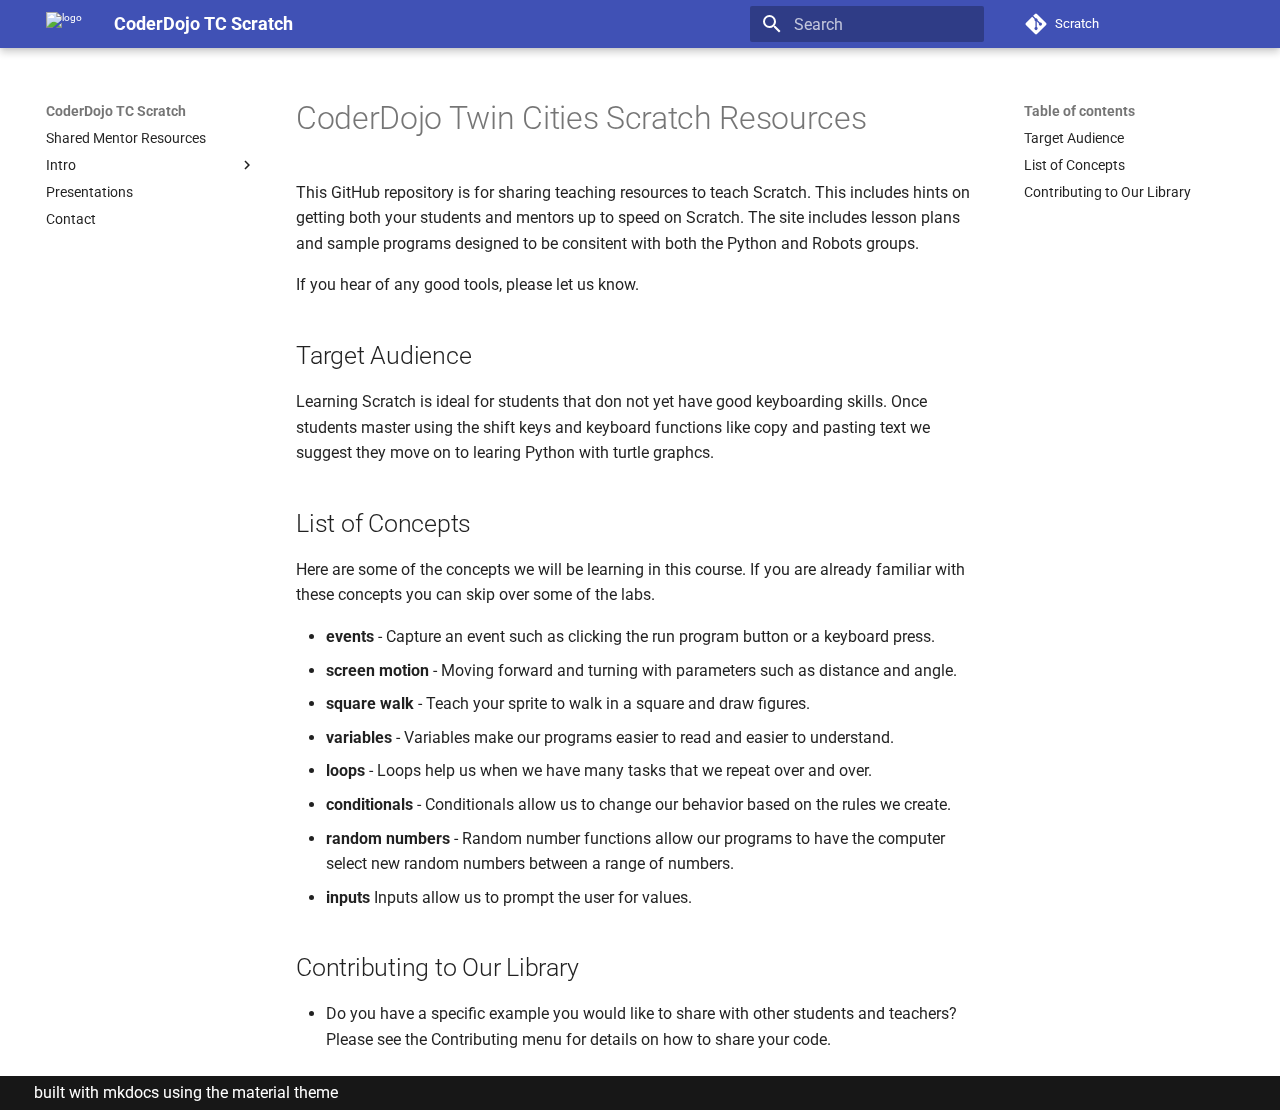
==== commit baf0595f: "Deployed 16e24ad with MkDocs version: 1.5.3" ====
--- a/index.html
+++ b/index.html
@@ -444,6 +444,26 @@
           </ul>
         </nav>
       
+    </li>
+  
+
+    
+      
+      
+  
+  
+  
+  
+    <li class="md-nav__item">
+      <a href="presentations/" class="md-nav__link">
+        
+  
+  <span class="md-ellipsis">
+    Presentations
+  </span>
+  
+
+      </a>
     </li>
   
 
